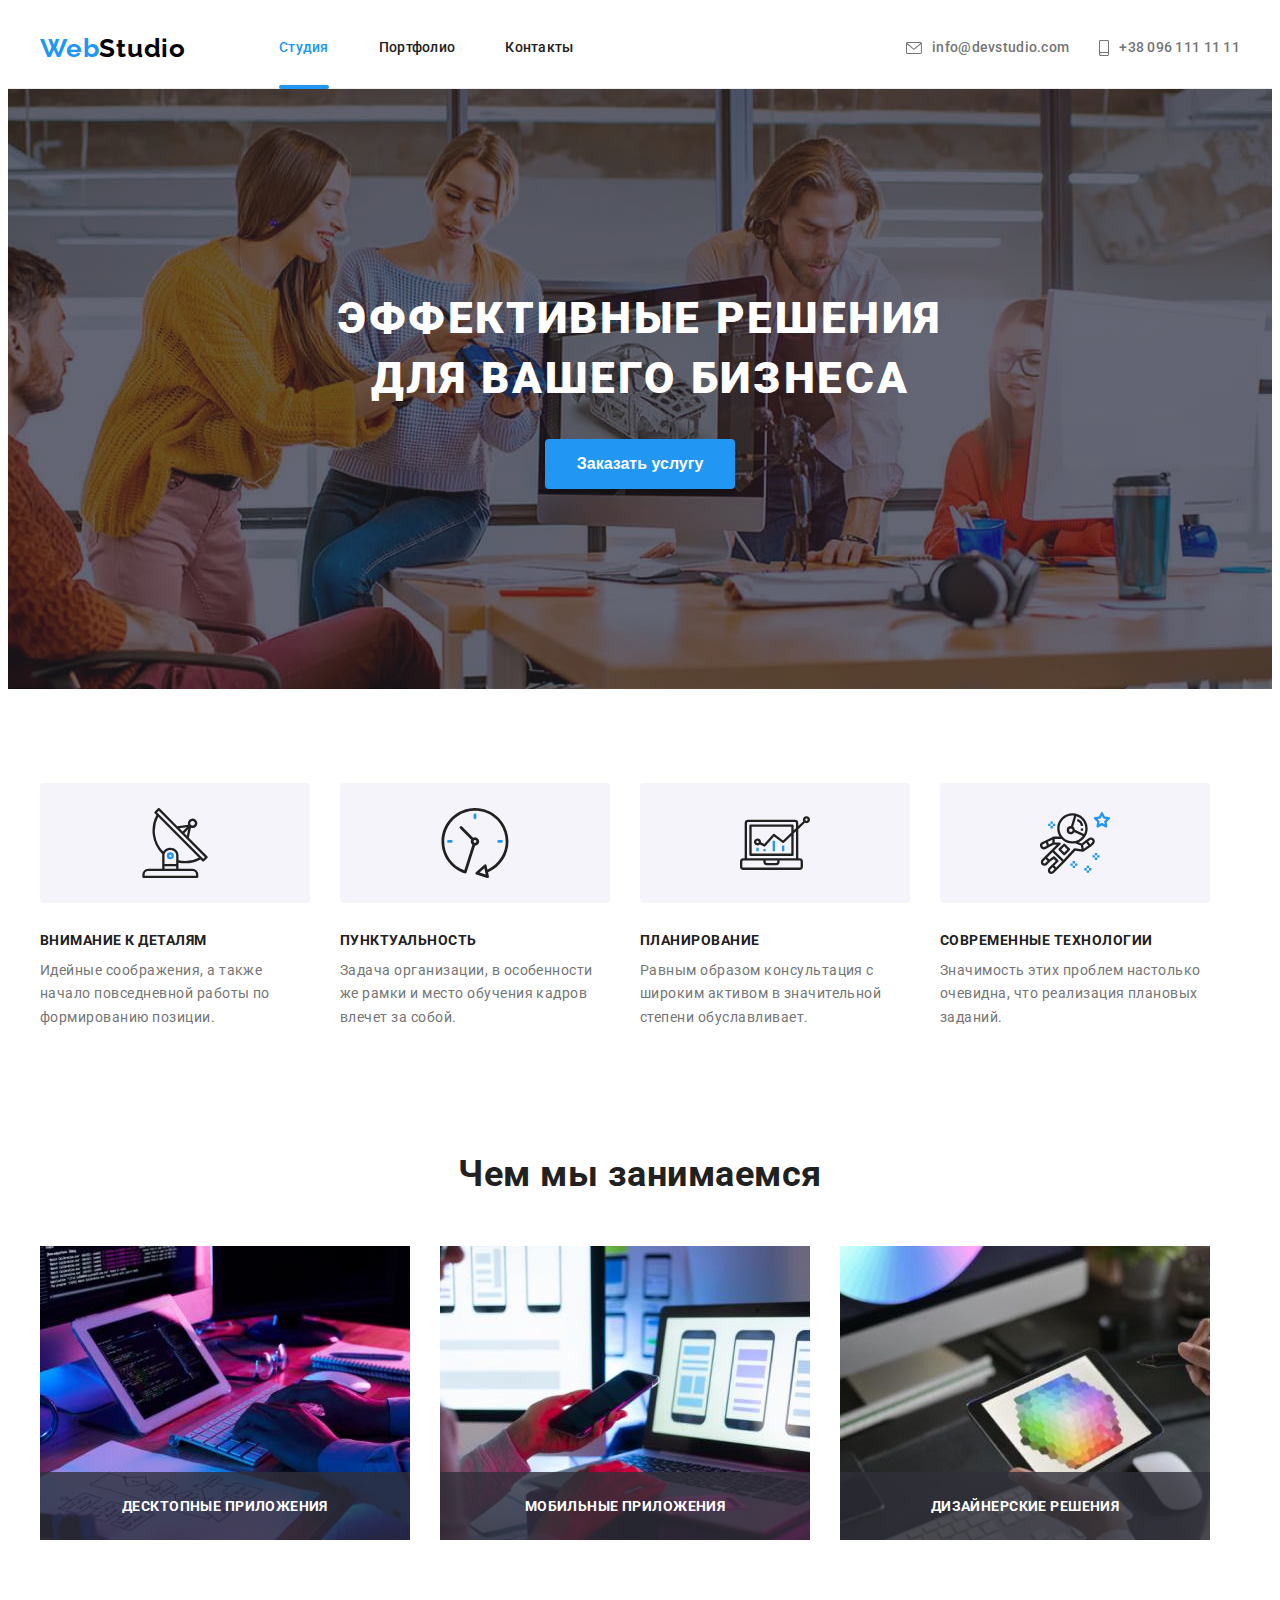
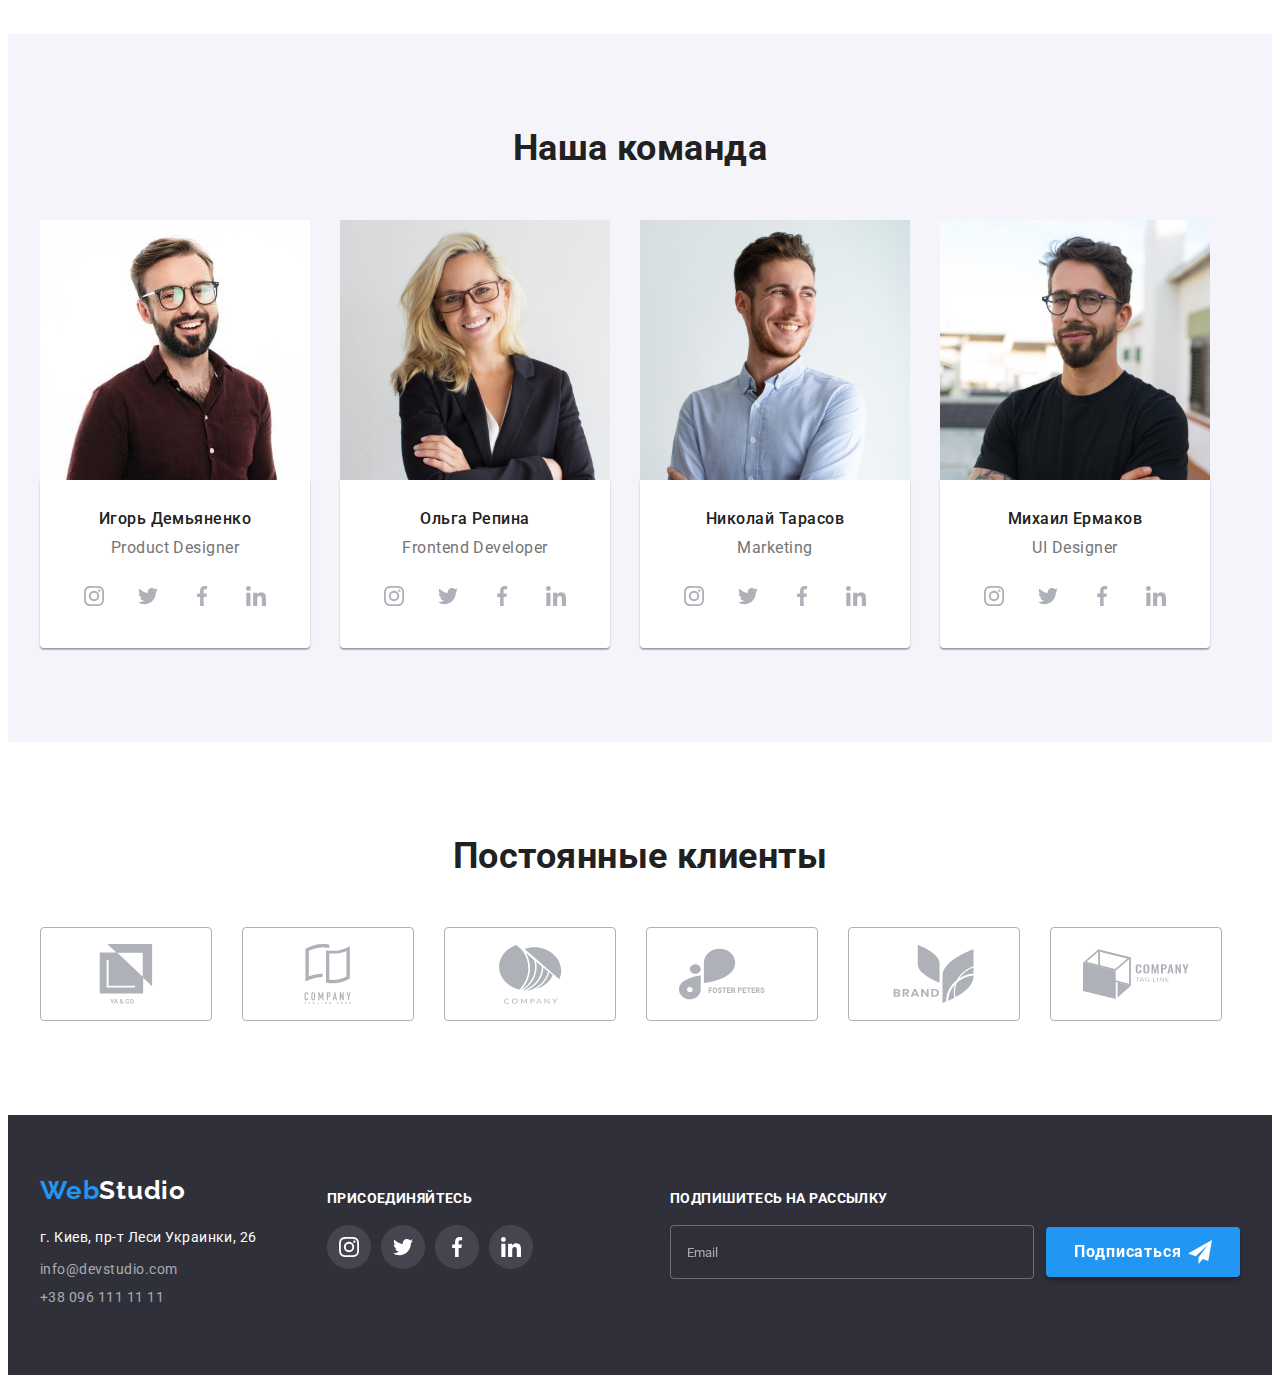
==== index.html @ 794e2be3 "добавляет файлы проекта" ====
<!DOCTYPE html>
<html lang="ru">

<head>
    <meta charset="UTF-8">
    <meta http-equiv="X-UA-Compatible" content="IE=edge">
    <meta name="viewport" content="width=device-width, initial-scale=1.0">
    <title>page 1, Studio</title>
    <link rel="preconnect" href="https://fonts.googleapis.com">
    <link rel="preconnect" href="https://fonts.gstatic.com" crossorigin>
    <link href="https://fonts.googleapis.com/css2?family=Raleway:wght@700&family=Roboto:wght@400;500;700;900&display=swap"
        rel="stylesheet">
    <link rel="stylesheet" href="https://cdnjs.cloudflare.com/ajax/libs/modern-normalize/1.1.0/modern-normalize.min.css"
        integrity="sha512-wpPYUAdjBVSE4KJnH1VR1HeZfpl1ub8YT/NKx4PuQ5NmX2tKuGu6U/JRp5y+Y8XG2tV+wKQpNHVUX03MfMFn9Q=="
        crossorigin="anonymous" referrerpolicy="no-referrer" />
        <link rel="stylesheet" href="./css/styles.css">
</head>

<body>
    <!-- Шапка сайта Heder-->
    <header class="header">
        <div class="container header-container">
            <!--Навигация-->
            <nav class="navigate">
                <a class="logo" href="./index.html"><span class="logo-accent">Web</span>Studio</a>
                <ul class="list flex">
                
                    <li class="site-nav current">
                        <a href="./index.html" class="link active">Студия</a>
                    </li>
        
                    <li class="site-nav"><a href="./portfolio.html" class="link">Портфолио</a></li>
                    <li class="site-nav"><a href="" class="link">Контакты</a></li>
                </ul>
            
            </nav>
            <!--Контакты -->
            <ul class="list contact flex">
                <li class="contact-list">
                    <a class="link link-head-contact" href="mailto:info@devstudio.com">
                        <svg class="contact-icon" width="16" height="12">
                            <use href="./images/icons.svg#icon_envelope"></use>
                        </svg>
                        info@devstudio.com
                    </a>
                </li>
                <li class="contact-list">
                    <a class="link link-head-contact" href="tel:+380961111111">
                        <svg class="contact-icon" width="10" height="16">
                            <use href="./images/icons.svg#icon_smartphone"></use>
                        </svg>
                        +38 096 111 11 11</a>
                </li>
            </ul>
        </div>
        
    </header>

    <main>

        <!-- section Герой-->
        <section class="hero-section overlay">

            <!-- фон на весь блок Герой -->
                <div class="container">
                    <h1 class="hero-title">
                        ЭФФЕКТИВНЫЕ РЕШЕНИЯ
                        <br>
                        ДЛЯ ВАШЕГО БИЗНЕСА
                    </h1>
                    <button  class="btn hero-button" type="button" data-modal-open>Заказать услугу</button>
                    <!-- Модальное окно - start -->
                    <div class="backdrop is-hidden" data-modal>
                        <div class="modal">  
                            <!-- ФОРМА с данными пользователя - start -->
                            <p class="form-title">Оставьте свои данные, мы вам перезвоним</p>
                            <form class="form-data">
                                
                                <label class="form-box">
                                    <span class="form-label">Имя</span>
                                    <input class="form-input" type="text" name="name" required placeholder=" "/>
                                    <svg class="form-icon" width="18" height="18">
                                        <use href="./images/icons.svg#form_person"></use>
                                    </svg>
                                </label>
                                                             
                                <label class="form-box">
                                    <span class="form-label">Телефон</span>
                                    <input class="form-input" type="tel" name="tel" required placeholder=" "/>
                                    <svg class="form-icon" width="18" height="18">
                                        <use href="./images/icons.svg#form_phone"></use>
                                    </svg>
                                </label>        
                                                             
                                <label class="form-box">
                                    <span class="form-label">Почта</span>
                                    <input class="form-input" type="email" name="email" required placeholder=" "/>
                                    <svg class="form-icon" width="18" height="18">
                                        <use href="./images/icons.svg#form_email"></use>
                                    </svg>
                                </label>
                                                                                          
                                <label class="comment-box">
                                    <span class="form-label">Комментарий</span>
                                    <textarea  name="comment" placeholder="Введите текст"></textarea>
                                </label>

                                
                                    <label  class="confirm-label">
                                        <input class="confirm-input" type="checkbox" name="confirm">
                                        <span class="confirm-item">
                                            <svg class="confirm-icon" width="16" height="15">
                                                <use href="./images/icons.svg#icon-check"></use>
                                            </svg>
                                        </span>
                                        <span>
                                            Соглашаюсь с рассылкой и принимаю&nbsp;
                                             <a href="" class="confirm-accent">Условия договора</a>
                                        </span>
                                    </label>
                              
                                <button class="btn form-submit" type="submit">Отправить</button>
                                
                            </form>
                            <!-- ФОРМА с данными пользователя - END -->
                            <button class="close-modal" data-modal-close>
                                <svg class="close-svg" width="18" height="18">
                                    <use href="./images/icons.svg#close_modal"></use>
                                </svg>
                               </button>
                        </div>
                    </div>
                    <!-- Модальное окно - END -->
                </div>
        </section>

        <!-- section Наши Преимущества  -->
        <section class="section quality">
            <div class="container">
                <h2 class="visually-hidden">Преимущества</h2>
                <ul class="list flex">
                    <li class="quality-item">
                        <div class="box-icon">
                            <svg class="icon svg" width="70" height="70">
                                <use href="./images/icons.svg#icon_antenna"></use>
                            </svg>    
                        </div>
                         <div class="quality-box">
                            <h3 class="quality-title">Внимание к деталям</h3>
                            <p class="paragraph quality">Идейные соображения, а также начало повседневной работы по формированию позиции.</p>
                        </div>
                        
                    </li>
                    <li class="quality-item">
                        <div class="box-icon">
                            <svg class="icon svg" width="70" height="70">
                                <use href="./images/icons.svg#icon_clock"></use>
                            </svg>
                        </div>
                        <div class="quality-box">
                         <h3 class="quality-title">Пунктуальность</h3>
                            <p class="paragraph quality">Задача организации, в особенности же рамки и место обучения кадров влечет за собой.</p>
                        </div>
                    </li>
                    <li class="quality-item">
                        <div class="box-icon">
                            <svg class="icon svg" width="70" height="70">
                                <use href="./images/icons.svg#icon_diagram"></use>
                            </svg>
                        </div>
                        <div class="quality-box">
                            <h3 class="quality-title">Планирование</h3>
                            <p class="paragraph quality">Равным образом консультация с широким активом в значительной степени обуславливает.</p>
                        </div>
                    </li>
                    <li class="quality-item">
                        <div class="box-icon">
                            <svg class="icon svg" width="70" height="70">
                                <use href="./images/icons.svg#icon_astronaut"></use>
                            </svg>
                        </div>
                        <div class="quality-box">
                            <h3 class="quality-title">Современные технологии</h3>
                            <p class="paragraph quality">Значимость этих проблем настолько очевидна, что реализация плановых заданий.</p>
                        </div>
                    </li>
                </ul>
            </div>
        </section>

        <!-- section Чем мы занимаемся -->
        <section class="section">
            <div class="container">
                <h2 class="title-section">Чем мы занимаемся</h2>
                <ul class="list flex">
                    <li class="specialization-item">
                        
                            <img width="370" src="./images/img_main_page/box_1.jpg" alt="клавиатура и планшет">
                            
                                <p class="card-title">Десктопные приложения</p>
                          
                    </li>
                    <li class="specialization-item">
                        
                            <img width="370" src="./images/img_main_page/box_2.jpg" alt="ноутбук на столе">
                            
                                <p class="card-title">Мобильные приложения</p>
                           
                    </li>
                    <li class="specialization-item">
                       
                            <img width="370" src="./images/img_main_page/box_3.jpg" alt="планшет в руке">
                            
                                <p class="card-title">Дизайнерские решения</p>
                            
                    </li>
                </ul>
            </div>
        </section>

        <!-- section Наша команда -->
        <section class="section team-section">
            <div class="container">
                <h2 class="team-title">Наша команда</h2>
                
                <ul class="list flex">
                    <li class="covorker">
                        <img class="covorker-photo" width="270" height="260" src="./images/img_main_page/team_card_1.jpg" alt="Игорь Демьяненко">
                        <div class="covorker-box">
                            <h3 class="covorker-title">Игорь Демьяненко</h3>
                            <p class="paragraph covorker-position">Product Designer</p>
                            <ul class="list socials-list">
                                <li class="socials-item">
                                    <a class="socials-link" href="https://instagram.com" target="_blank"
                                    rel="noopener noreferrer" aria-label="Instagram link">
                                        <svg class="socials-icon" width="20" height="20">
                                            <use href="./images/icons.svg#icon_instagram"></use>
                                        </svg>
                                    </a>
                                </li>
                                <li class="socials-item">
                                    <a class="socials-link" href="https://twitter.com" target="_blank" rel="noopener noreferrer"
                                        aria-label="Twitter link">
                                        <svg class="socials-icon" width="20" height="20">
                                            <use href="./images/icons.svg#icon_twitter"></use>
                                        </svg>
                                    </a>
                                </li>
                                <li class="socials-item">
                                    <a class="socials-link" href="https://facebook.com" target="_blank" rel="noopener noreferrer"
                                        aria-label="Facebook link">
                                        <svg class="socials-icon" width="20" height="20">
                                            <use href="./images/icons.svg#icon_facebook"></use>
                                        </svg>
                                    </a>
                                </li>
                                <li class="socials-item">
                                    <a class="socials-link" href="https://linkedin.com" target="_blank" rel="noopener noreferrer"
                                        aria-label="Linkedin link">
                                        <svg class="socials-icon" width="20" height="20">
                                            <use href="./images/icons.svg#icon_linkedin"></use>
                                        </svg>
                                    </a>
                                </li>
                            </ul>
                        </div>
                        
                    </li>
                    <li class="covorker">
                        <img class="covorker-photo" width="270" height="260" src="./images/img_main_page/team_card_2.jpg" alt="Ольга Репина">
                        <div class="covorker-box">
                            <h3 class="covorker-title">Ольга Репина</h3>
                            <p class="paragraph covorker-position">Frontend Developer</p>
                            <ul class="list socials-list">
                                <li class="socials-item">
                                    <a class="socials-link" href="https://instagram.com" target="_blank" rel="noopener noreferrer"
                                        aria-label="Instagram link">
                                        <svg class="socials-icon" width="20" height="20">
                                            <use href="./images/icons.svg#icon_instagram"></use>
                                        </svg>
                                    </a>
                                </li>
                                <li class="socials-item">
                                    <a class="socials-link" href="https://twitter.com" target="_blank" rel="noopener noreferrer"
                                        aria-label="Twitter link">
                                        <svg class="socials-icon" width="20" height="20">
                                            <use href="./images/icons.svg#icon_twitter"></use>
                                        </svg>
                                    </a>
                                </li>
                                <li class="socials-item">
                                    <a class="socials-link" href="https://facebook.com" target="_blank" rel="noopener noreferrer"
                                        aria-label="Facebook link">
                                        <svg class="socials-icon" width="20" height="20">
                                            <use href="./images/icons.svg#icon_facebook"></use>
                                        </svg>
                                    </a>
                                </li>
                                <li class="socials-item">
                                    <a class="socials-link" href="https://linkedin.com" target="_blank" rel="noopener noreferrer"
                                        aria-label="Linkedin link">
                                        <svg class="socials-icon" width="20" height="20">
                                            <use href="./images/icons.svg#icon_linkedin"></use>
                                        </svg>
                                    </a>
                                </li>
                            </ul>
                        </div>
                    </li>
                    <li class="covorker">
                        <img class="covorker-photo" width="270" height="260" src="./images/img_main_page/team_card_3.jpg" alt="Николай Тарасов">
                        <div class="covorker-box">
                            <h3 class="covorker-title">Николай Тарасов</h3>
                            <p class="paragraph covorker-position">Marketing</p>
                            <ul class="list socials-list">
                                <li class="socials-item">
                                    <a class="socials-link" href="https://instagram.com" target="_blank" rel="noopener noreferrer"
                                        aria-label="Instagram link">
                                        <svg class="socials-icon" width="20" height="20">
                                            <use href="./images/icons.svg#icon_instagram"></use>
                                        </svg>
                                    </a>
                                </li>
                                <li class="socials-item">
                                    <a class="socials-link" href="https://twitter.com" target="_blank" rel="noopener noreferrer"
                                        aria-label="Twitter link">
                                        <svg class="socials-icon" width="20" height="20">
                                            <use href="./images/icons.svg#icon_twitter"></use>
                                        </svg>
                                    </a>
                                </li>
                                <li class="socials-item">
                                    <a class="socials-link" href="https://facebook.com" target="_blank" rel="noopener noreferrer"
                                        aria-label="Facebook link">
                                        <svg class="socials-icon" width="20" height="20">
                                            <use href="./images/icons.svg#icon_facebook"></use>
                                        </svg>
                                    </a>
                                </li>
                                <li class="socials-item">
                                    <a class="socials-link" href="https://linkedin.com" target="_blank" rel="noopener noreferrer"
                                        aria-label="Linkedin link">
                                        <svg class="socials-icon" width="20" height="20">
                                            <use href="./images/icons.svg#icon_linkedin"></use>
                                        </svg>
                                    </a>
                                </li>
                            </ul>
                        </div>
                    </li>
                    <li class="covorker">
                        <img class="covorker-photo" width="270" height="260" src="./images/img_main_page/team_card_4.jpg" alt="Михаил Ермаков">
                        <div class="covorker-box">
                            <h3 class="covorker-title">Михаил Ермаков</h3>
                            <p class="paragraph covorker-position">UI Designer</p>
                            <ul class="list socials-list">
                                <li class="socials-item">
                                    <a class="socials-link" href="https://instagram.com" target="_blank" rel="noopener noreferrer"
                                        aria-label="Instagram link">
                                        <svg class="socials-icon" width="20" height="20">
                                            <use href="./images/icons.svg#icon_instagram"></use>
                                        </svg>
                                    </a>
                                </li>
                                <li class="socials-item">
                                    <a class="socials-link" href="https://twitter.com" target="_blank" rel="noopener noreferrer"
                                        aria-label="Twitter link">
                                        <svg class="socials-icon" width="20" height="20">
                                            <use href="./images/icons.svg#icon_twitter"></use>
                                        </svg>
                                    </a>
                                </li>
                                <li class="socials-item">
                                    <a class="socials-link" href="https://facebook.com" target="_blank" rel="noopener noreferrer"
                                        aria-label="Facebook link">
                                        <svg class="socials-icon" width="20" height="20">
                                            <use href="./images/icons.svg#icon_facebook"></use>
                                        </svg>
                                    </a>
                                </li>
                                <li class="socials-item">
                                    <a class="socials-link" href="https://linkedin.com" target="_blank" rel="noopener noreferrer"
                                        aria-label="Linkedin link">
                                        <svg class="socials-icon" width="20" height="20">
                                            <use href="./images/icons.svg#icon_linkedin"></use>
                                        </svg>
                                    </a>
                                </li>
                            </ul>
                        </div>
                    </li>
                </ul>
            </div>
        </section>

        <!-- section Постоянные клиенты -->

        <section class="section clients">
            <div class="container">
                <h2 class="clients-title">Постоянные клиенты</h2>
                <ul class="list clients-list">
                    <li class="clients-item">
                            <svg class="clients-icon" width="106" height="60">
                                <use href="./images/icons.svg#icon_client_1"></use>
                            </svg>                    
                    </li>
                    <li class="clients-item">
                        <svg class="clients-icon" width="106" height="60">
                            <use href="./images/icons.svg#icon_client_2"></use>
                        </svg>
                    </li>
                    <li class="clients-item">
                        <svg class="clients-icon" width="106" height="60">
                            <use href="./images/icons.svg#icon_client_3"></use>
                        </svg>
                    </li>
                    <li class="clients-item">
                        <svg class="clients-icon" width="106" height="60">
                            <use href="./images/icons.svg#icon_client_4"></use>
                        </svg>
                    </li>
                    <li class="clients-item">
                        <svg class="clients-icon" width="106" height="60">
                            <use href="./images/icons.svg#icon_client_5"></use>
                        </svg>
                    </li>
                    <li class="clients-item">
                        <svg class="clients-icon" width="106" height="60">
                            <use href="./images/icons.svg#icon_client_6"></use>
                        </svg>
                    </li>
                </ul>
            </div>
        </section>

    </main>

    <!-- Футер -->
    <footer class="footer">
        <div class="container">
            <ul class="list flex">
                <li class="footer-box">
    
                    <a class="logo logo-white" href="/"><span class="logo-accent">Web</span>Studio</a>
    
                    <address class="address">г. Киев, пр-т Леси Украинки, 26</address>
    
                    <ul class="list">
                        <li class="adress-list"><a href="mailto:info@devstudio.com" class="contact">info@devstudio.com</a>
                        </li>
                        <li class="adress-list"><a href="tel:+380961111111" class="contact">+38 096 111 11 11</a></li>
                    </ul>
                </li>
                <!-- Присоединяйтесь, ссылки на соц сети -->
                <li class="footer-box">
    
                    <h3 class="footer-title">ПРИСОЕДИНЯЙТЕСЬ</h3>
    
                    <ul class="footer-list">
                        <li class="socials-item">
                            <a class="footer-socials-link" href="https://instagram.com" target="_blank"
                                rel="noopener noreferrer" aria-label="Instagram link">
                                <svg class="footer-socials-icon" width="20" height="20">
                                    <use href="./images/icons.svg#icon_instagram"></use>
                                </svg>
                            </a>
                        </li>
                        <li class="socials-item">
                            <a class="footer-socials-link" href="https://twitter.com" target="_blank"
                                rel="noopener noreferrer" aria-label="Twitter link">
                                <svg class="footer-socials-icon" width="20" height="20">
                                    <use href="./images/icons.svg#icon_twitter"></use>
                                </svg>
                            </a>
                        </li>
                        <li class="socials-item">
                            <a class="footer-socials-link" href="https://facebook.com" target="_blank"
                                rel="noopener noreferrer" aria-label="Facebook link">
                                <svg class="footer-socials-icon" width="20" height="20">
                                    <use href="./images/icons.svg#icon_facebook"></use>
                                </svg>
                            </a>
                        </li>
                        <li class="socials-item">
                            <a class="footer-socials-link" href="https://linkedin.com" target="_blank"
                                rel="noopener noreferrer" aria-label="Linkedin link">
                                <svg class="footer-socials-icon" width="20" height="20">
                                    <use href="./images/icons.svg#icon_linkedin"></use>
                                </svg>
                            </a>
                        </li>
                    </ul>   
                </li>
                <li class="footer-custom">
                    <!-- Форма футер подпишитесь на рассылку - start -->
                    
                    <p class="footer-title">Подпишитесь на рассылку</p>
                    <form class="form-footer">
                    
                        <label class="visually-hidden">Email</label>
                        <input class="footer-input" type="email" name="email" placeholder="Email" />
                    
                        <button class="btn footer-submit" type="submit">Подписаться
                            <svg class="footer-send" width="24" height="24">
                                <use href="./images/icons.svg#icon-send"></use>
                            </svg>
                        </button>
                    </form>
                    <!-- Форма футер подпишитесь на рассылку - END -->
                </li>
            </ul>
        </div>
    </footer>
    <script src="./js/modal.js"></script>

</body>

</html>
---- css/styles.css ----
/* =================
      css Переменные 
==================== */
:root {
--primary-text-color: #757575;
--logo-text-color: #000000;
--title-text-color: #212121;
--accent-color: #2196f3;
--primary-background-color: #e5e5e5;
--bg-color-section: #F5F4FA;
--bg-color-hero:#C4C4C4;
--wight-color: #ffffff;
--bg-icon: #AFB1B8;
--box-shadow-card: 0px 1px 3px rgba(0, 0, 0, 0.12),0px 1px 1px rgba(0, 0, 0, 0.14),0px 2px 1px rgba(0, 0, 0, 0.2);
--box-shadow-button: 0px 4px 4px rgba(0, 0, 0, 0.15);
--box-shadow-active-btn-filter: 0px 3px 1px rgba(0, 0, 0, 0.1),
0px 1px 2px rgba(0, 0, 0, 0.08),
0px 2px 2px rgba(0, 0, 0, 0.12);
--box-shadow-portfolio-list: 0px 1px 1px rgba(0, 0, 0, 0.12),
    0px 4px 4px rgba(0, 0, 0, 0.06),
    1px 4px 6px rgba(0, 0, 0, 0.16);
--bg-color-portfolio-thumb:rgba(33, 150, 243, 0.9);
}


body {
  font-family: Roboto, sans-serif;
  background-color: var(--wight-color);
  letter-spacing: 0.03em;
}

/* =======================
общие классы - start 
======================== */
img {
  display: block;
}

p {
  margin: 0;
}

.link {
  text-decoration: none;
}

.container {
  width: 1200px;
  margin-left: auto;
  margin-right: auto;
  padding-left: 15px;
  padding-right: 15px;
}

.list {
  list-style: none;
  padding: 0;
  margin: 0;
}

.list.flex {
  display: flex;
  flex-wrap: wrap;
  align-items: center;
}

.visually-hidden {
  position: absolute;
  width: 1px;
  height: 1px;
  margin: -1px;
  border: 0;
  padding: 0;
  white-space: nowrap;
  clip-path: inset(100%);
  clip: rect(0 0 0 0);
  overflow: hidden;
}

.team-title,
.hero-title,
.covorker-title,
.portfolio-title,
.portfolio-text,
.quality-title,
.title-section,
.clients-title,
.paragraph,
.not-displayed,
.futer-title {
  padding: 0px;
  margin: 0px;
}

.item {
  text-decoration: none;
  font-weight: 500;
  font-size: 14px;
  line-height: 1.14;
  letter-spacing: 0.02em;
  color: var(--primary-text-color);
  transition: color 250ms
  cubic-bezier(0.4, 0, 0.2, 1);
}

.item:hover,
.item:focus {
  color: var(--accent-color);
}
/* ========================= 
общие классы - end 
========================== */


/* =======================
ЛОГОТИП - start 
======================== */

.logo {
  text-decoration: none;
  font-family: Raleway, sans-serif;
  font-weight: 700;
  font-size: 26px;
  line-height: 1.19;
  letter-spacing: 0.03em;
  color: var(--logo-text-color);
}

.logo-accent {
  text-decoration: none;
  color: var(--accent-color);
}

/* =========================
часть лого в Футере 
========================== */
.logo-white {
  display: inline-block;
  margin-bottom: 20px;
  text-decoration: none;
  color: var(--wight-color);
}

.navigate > .logo {
  margin-right: 93px;
}

/* =========================
       ЛОГОТИП - end 
========================== */

/* ==========================
ШАПКА САЙТА Heder  - start
=========================== */

.header {
  border-bottom: 1px solid #ececec;
}

.header-container {
  display: flex;
  align-items: center;
}

.navigate {
  display: flex;
  align-items: center;
}

/* =================================
КНОПКИ НАВИГАЦИИ по сайту - start 
================================== */

.btn-item:not(:last-child) {
  margin-right: 8px;
}

.site-nav:not(:last-child) {
  margin-right: 50px;
}

.contact-flex {
  display: flex;
  align-items: center;
  justify-content: center;
}

.site-nav {
  display: block;
  padding-top: 32px;
  padding-bottom: 32px;
  font-weight: 500;
  font-size: 14px;
  line-height: 1.14;
  letter-spacing: 0.02em;
}
/* ===============================
подчеркивание на активной странице - start 
===============================  */

.site-nav.current {
  padding: 0;
}
.link.active {
  position: relative;
  display: block;
  padding-top: 32px;
  padding-bottom: 32px;
}

.active::after {
  position: absolute;
  content: '';
  left: 0;
  bottom: -1%;
  width: 100%;
  height: 4px;
  background: #2196F3;
  border-radius: 2px; 
}


/* ==============================
кнопки навигация по сайту - end 
================================ */

/* ===============================
ссылки на e-mail и тел - start 
================================ */


.link-head-contact {
  display: flex;
  justify-content: center;
  align-items: center;
  
  padding-top: 32px;
  padding-bottom: 32px;
  font-weight: 500;
  font-size: 14px;
  line-height: 1.14;
  letter-spacing: 0.02em;
  color: var(--primary-text-color);
  transition: color 250ms
  cubic-bezier(0.4, 0, 0.2, 1);
}


.link.link-head-contact:hover,
.link.link-head-contact:focus {
  color: var(--accent-color);
}

.site-nav .link:hover,
.site-nav .link:focus {
  color: var(--accent-color);
}

.site-nav .link {
  text-decoration: none;
  font-weight: 500;
  font-size: 14px;
  line-height: 1.14;
  letter-spacing: 0.02em;
  color: var(--title-text-color);
  transition: color 250ms
  cubic-bezier(0.4, 0, 0.2, 1);
}

.current >.link {
  color: var(--accent-color);
}

.icon-page {
  fill: currentColor;
}

.list.contact {
  margin-left: auto;
}

.contact-list:not(:last-child) {
  margin-right: 30px;
}
/* ================================
иконки конверт и телефон - start 
=================================  */
.contact-icon {
  margin-right: 10px;
  fill: currentColor
  
}

.link-head-contact:hover.contact-icon,
.link-head-contact:focus.contact-icon {
  color: var(--accent-color);
}


/* ================================
иконки конверт и телефон - end 
================================= */
/* ================================
ШАПКА САЙТА Heder - end 
================================== */


/* ================================
ГЛАВНАЯ СТРАНИЦА - start 
================================== */

/* =========================
SECTION Герой - start 
========================== */

.section {
  padding-top: 94px;
  padding-bottom: 94px;
}

.hero-section {
  background-color: var(--bg-color-hero);
  text-align: center;
}

/* ===========================
фон на весь блок Герой - start 
============================ */

.overlay {
  max-width: 1600px;
  margin-left: auto;
  margin-right: auto;
  padding-top: 200px;
  padding-bottom: 200px;
  background-image: linear-gradient(
    to right,
    rgba(47, 48, 58, 0.4),
    rgba(47, 48, 58, 0.4)
  ),
  url(../images/img_main_page/bg_hero_copy.jpeg);
  background-repeat: no-repeat;
  background-position: center;
  background-size: cover;
}

.hero-title {
  margin-top: 0;
  margin-bottom: 30px;
  font-weight: 900;
  font-size: 44px;
  line-height: 1.36;
  color: var(--wight-color);
  text-align: center;
  text-transform: uppercase;
  letter-spacing: 0.06em;
}

/* ==========================
фон на весь блок Герой - end 
=========================== */

/* ===========================
Button Заказать услугу - start 
============================ */

.btn {
  display: inline-flex;
  align-items: center;
  border: none;
  cursor: pointer;
  position: relative;
  border-radius: 4px;
}

.hero-button {
  box-shadow: var(--box-shadow-button);
  padding: 10px 32px;
  font-weight: 700;
  font-size: 16px;
  line-height: 1.87;
  text-align: center;
  color: var(--wight-color);
  background-color: var(--accent-color);
  transition: color 250ms cubic-bezier(0.4, 0, 0.2, 1);
}
.hero-button:hover,
.hero-button:focus {
  background-color: #188CE8;
}


/* =========================
Button Заказать услугу - end 
========================== */

/* ==============
МОДАЛЬНОЕ ОКНО - start
============== */
.backdrop {
  position: fixed;
  top: 0;
  left: 0;
  width: 100%;
  height: 100%;
  background: rgba(0, 0, 0, 0.5);
  opacity: 1;
  transition: opacity 250ms cubic-bezier(0.4, 0, 0.2, 1);
}

.backdrop.is-hidden {
  visibility: hidden;
  opacity: 0;
  pointer-events: none;
} 

.modal {
  position: absolute;
top: 50%;
left: 50%;
padding: 40px;
text-align: left;
min-width: 528px;
min-height: 581px;
background-color: var(--wight-color);
box-shadow: 0px 1px 3px rgba(0, 0, 0, 0.12),
0px 1px 1px rgba(0, 0, 0, 0.14),
0px 2px 1px rgba(0, 0, 0, 0.2);
border-radius: 4px;

transform: translate(-50%, -50%) scaleX(1);
transition: transform 250ms cubic-bezier(0.4, 0, 0.2, 1);
}

.backdrop.is-hidden .modal {
  transform: translate(-50%, -50%) scaleX(0);
  
}

.close-modal {
  position: absolute;
  display: flex;
  align-items: center;
  justify-content: center;
  padding: 0;
  top: 8px;
  right: 8px;
  width: 30px;
  height: 30px;
  border: 1px solid rgba(0, 0, 0, 0.1);
  border-radius: 50%;
  background-color: transparent;
  transition: border 250ms cubic-bezier(0.4, 0, 0.2, 1);
  cursor: pointer;   
} 

.close-svg { 
  transition: fill 250ms cubic-bezier(0.4, 0, 0.2, 1); 
}

.close-modal:hover .close-svg,
.close-modal:focus .close-svg {
  fill: var(--accent-color);
}



/* ФОРМА с данными - start */
.form-data {
  display: flex;
  flex-direction: column;
 justify-content: center;
}

.form-box {
  position: relative;
  display: flex;
  flex-direction: column;
  align-items: flex-start;
  margin-bottom: 10px;
}

.form-label {
  margin-bottom: 4px;
  font-size: 12px;
  line-height: 1.16;
  letter-spacing: 0.01em;
  color: var(--primary-text-color);
}

.form-input {
  width: 448px;
  padding: 11px 12px 11px 42px;
  outline: transparent;
  color: var(--primary-text-color);
  border: 1px solid rgba(33, 33, 33, 0.2);
  border-radius: 4px;
  transition: border 250ms cubic-bezier(0.4, 0, 0.2, 1);
}


.form-icon {
  position: absolute;
  left: 12px;
  bottom: 11px;
  fill: var(--title-text-color);
  transition: fill 250ms cubic-bezier(0.4, 0, 0.2, 1);
}

.comment-box {
  position: relative;
  display: flex;
  flex-direction: column;
  align-items: flex-start;
  margin-bottom: 20px;
  width: 100%;
}

textarea {
  width: 100%;
  height: 120px;
  padding: 12px 16px;
  font-size: 12px;
  outline: transparent;
  line-height: 1.16;
  letter-spacing: 0.01em;
  color: rgba(117, 117, 117, 0.5);

  border: 1px solid rgba(33, 33, 33, 0.2);
  border-radius: 4px;
  transition: border 250ms cubic-bezier(0.4, 0, 0.2, 1);
  resize: none;
}


.confirm-label {
  position: relative;
  display: flex;
  justify-content: center;
  align-items: center;
  margin-bottom: 30px;
  font-size: 14px;
  width: 423px;
  line-height: 1.71;
  letter-spacing: 0.03em;
  color: var(--primary-text-color);
}


.form-input:hover,
.form-input:focus,
textarea:hover,
textarea:focus,
.form-input:not(:placeholder-shown),
textarea:not(:placeholder-shown){
  border: 1px solid var(--accent-color);
}

.form-input:hover+.form-icon,
.form-input:focus+.form-icon,
.form-input:not(:placeholder-shown)+.form-icon {
  fill: var(--accent-color);
}



.form-icon:not(:placeholder-shown) {
  color: #2196f3;
}

.form-title {
  font-weight: 700;
  font-size: 20px;
  line-height: 1.15;
  text-align: center;
  letter-spacing: 0.03em;
  margin-bottom: 12px;
  color: var(--title-text-color);
}


.form-box.comment {
  margin-bottom: 0;
}

.confirm-label {
  display: flex;
  align-items: center;
  justify-content: center;
  width: 443px;
  height: 24px;
  font-size: 14px;
  margin-bottom: 30px;
  line-height: 1.71;
  letter-spacing: 0.03em;
  color: var(--primary-text-color);
}

.confirm-accent {
  text-decoration-line: underline;
  color: var(--accent-color);
  cursor: pointer;
}

/* скрыть элемент checkbox по-умолчанию при этом сохранив все его свойства */
.confirm-input {
  -wekit-appearance: none;
  -moz-appearance: none;
  appearance: none;
}

.confirm-input {
  position: absolute;
  top: 5px;
  left: 1px;
}


.confirm-item {
  display: flex;
  align-items: center;
  justify-content: center;
  width: 16px;
  height: 15px;
  margin-right: 8px;
  border: 2px solid var(--title-text-color);
  border-radius: 2px;
}


.confirm-icon {
  fill: var(--wight-color);
}


.confirm-input:checked + .confirm-item {
  background-color: var(--accent-color);
  border: 2px solid var(--accent-color);
  
}

/* =========================== */

.form-submit {
  padding: 10px 55px;
  margin-left: auto;
  margin-right: auto;
  min-height: 50px;
  min-width: 200px;
  font-weight: 700;
  font-size: 16px;
  line-height: 1.87;
  text-align: center;
  color: var(--wight-color);
  background-color: var(--accent-color);
  transition: background-color 250ms cubic-bezier(0.4, 0, 0.2, 1), box-shadow 250ms cubic-bezier(0.4, 0, 0.2, 1);
}

.form-submit:hover,
.form-submit:focus {
  background-color: #188CE8;
  box-shadow: 0px 4px 4px rgba(0, 0, 0, 0.15);
}


/* ФОРМА с данными - END */



/* ================
section Герой - end 
================= */


/* =========================
SECTION Преимущества - start
========================== */

.section.quality {
  padding-bottom: 0;
}

.list.flex > .quality-item {
  flex-basis: calc(100% / 4 - 30px);
}

.quality-item {
  margin-right: 30px;
  
}

.quality-item:last-child {
  margin-right: 0;
}

 /* ==================
    иконка фон - start
 ================== */

.quality-item {
  margin-right: 30px;
  margin-bottom: 30px;
}
.box-icon {
  display: flex;
  justify-content: center;
  align-items: center;
  margin-bottom: 30px;
  height: 120px;
  background-color: var(--bg-color-section);
  border-radius: 4px;
}

.icon.svg {
  margin: auto;
}


/* ==================
    иконка фон - end
 ================== */

.quality-title {
  margin-bottom: 10px;
  font-weight: 700;
  font-size: 14px;
  line-height: 1.14;
  text-transform: uppercase;
  color: var(--title-text-color);

}
.paragraph.quality {
  font-size: 14px;
  line-height: 1.71;
  color: var(--primary-text-color);
}

/* =========================
SECTION Преимущества - end
========================= */ 


/* ============================== 
SECTION Чем мы занимаемся - start
=============================== */
.title-section {
  margin-bottom: 50px;
  font-weight: 700;
  font-size: 36px;
  line-height: 1.16;
  text-align: center;

  color: var(--title-text-color);
}

.specialization-item {
  position: relative;
}

.specialization-item:not(:last-child) {
  margin-right: 30px;
}


.card-title {
  position: absolute;
  padding: 27px 0;
  width: 100%;
  left: 0;
  bottom: 0;
  margin: 0;
  font-weight: 700;
  font-size: 14px;
  line-height: 1;
  text-align: center;
  letter-spacing: 0.03em;
  text-transform: uppercase;
  color: var(--wight-color);
  background-color: rgba(47, 48, 58, 0.8);
}
/* ==============================
SECTION Чем мы занимаемся - end 
=============================== */

/* =============================
SECTION Наша команда - start 
============================== */

.team-section {
  background-color: var(--bg-color-section);
}

.team-title {
  margin-bottom: 50px;
  font-weight: 700;
  font-size: 36px;
  line-height: 1.16;
  text-align: center;

  color: var(--title-text-color);
}

.covorker {
  background-color: var(--wight-color)
}

.covorker-box {
  padding: 30px 15px;
  box-shadow: var(--box-shadow-card);
  border-radius: 0px 0px 4px 4px;
}

.covorker:not(:last-child) {
  margin-right: 30px;
}


.covorker-title {
  margin-bottom: 10px;
  font-weight: 500;
  font-size: 16px;
  line-height: 1.18;
  text-align: center;
  color: var(--title-text-color);
}
.covorker-position {
  margin-bottom: 16px;
  font-size: 16px;
  line-height: 1.18;
  text-align: center;
  color: var(--primary-text-color);
}

/* ======================= 
ICON social-link - start
======================== */

.socials-list { 
  display: flex;
  align-items: center;
  justify-content: center;
}

.socials-item {
  margin-right: 10px;
}
.socials-item:last-child {
  margin-right: 0;
}

.socials-link {
  display: flex;
  justify-content: center;
  align-items: center;
  flex-basis: calc(100% / 4 - 10px);
  width: 44px;
  height: 44px;
  border-radius: 50%;
  background-color: transparent;
  transition: background-color 250ms
  cubic-bezier(0.4, 0, 0.2, 1);
}

.socials-link:hover,
.socials-link:focus {
  background-color: var(--accent-color);
}

.socials-icon {
  fill: var(--bg-icon);
  transition: fill 250ms cubic-bezier(0.4, 0, 0.2, 1);
}

.socials-link:hover .socials-icon,
.socials-link:focus .socials-icon {
  fill: #ffffff;
}

/* ======================= 
ICON social-link - end
======================== */
/* ==========================
SECTION Наша команда - end 
=========================== */


/* ================================ 
SECTION Постоянные клиенты - start 
================================= */

.clients-title {
  margin-bottom: 50px;
  font-weight: 700;
  font-size: 36px;
  line-height: 1.16;
  text-align: center;
  color: var(--title-text-color);
}

/* ========================== 
иконки  logo клиентов - start
========================== */

.clients-list {
  display: flex;
  align-items: center;
  flex-wrap: wrap;
  gap: 30px;
  
}

.clients-item {
  display: flex;
  align-items: center;
  justify-content: center;
  width: 170px;
  height: 92px;
  border: 1px solid var(--bg-icon);
  color: var(--bg-icon);
  border-radius: 4px;
  cursor: pointer;
  transition: color 250ms
  cubic-bezier(0.4, 0, 0.2, 1);
  transition: border-color 250ms cubic-bezier(0.4, 0, 0.2, 1);
}


.clients-item:hover {
  color: var(--accent-color);
  border-color: var(--accent-color);
}

.clients-icon {
  fill: currentColor;
}
/* ========================== 
иконки  logo клиентов - end
========================== */

/* =============================
SECTION Постоянные клиенты - end
============================== */


/* ========================
        ФУТЕР - start 
========================= */

.footer {
  justify-content: flex-start;
  align-items: baseline;
  padding-top: 60px;
  padding-bottom: 60px;
  background: #2f303a;
}
/* 
.footer-box-icon {
  padding-bottom: 30px;
} */

.address {
  margin-bottom: 9px;
  font-style: normal;
  font-size: 14px;
  line-height: 1.71;
  color: var(--wight-color);
}

.adress-list {
  margin-bottom: 9px;
}

.contact {
  font-size: 14px;
  text-decoration: none;
  color: rgba(255, 255, 255, 0.6);
}

/* ================================ 
Присоединяйтесь, ссылки на соц сети
================================ */

.footer-box:not(:last-child) {
margin-right: 70px;
}

.footer-custom {
  margin-left: auto;
}

.footer-title {
  margin-top: 0;
  margin-bottom: 20px;
  font-weight: 700;
  font-size: 14px;
  line-height: 1;
  letter-spacing: 0.03em;
  text-align: start;
  text-transform: uppercase;
  color: #FFFFFF;
} 


/* ======================================== 
Присоединяйтесь, ссылки на соц сети - start
========================================= */

.footer-list {
  display: flex;
  align-items: flex-start;
  justify-content: center;
  list-style: none;
  padding-left: 0;
  padding-bottom: 30px;
  }



.footer-socials-item {
  margin-right: 10px;
}

.footer-socials-item:last-child {
  margin-right: 0;
}

.footer-socials-link {
  display: flex;
  justify-content: center;
  align-items: center;
  flex-basis: calc(100% / 4 - 10px);
  width: 44px;
  height: 44px;
  border-radius: 50%;
  background: rgba(255, 255, 255, 0.1);
  transition: background-color 250ms
  cubic-bezier(0.4, 0, 0.2, 1);
}

.footer-socials-link:hover,
.footer-socials-link:hover:focus {
  background-color: var(--accent-color);
}

.footer-socials-icon {
  fill: #FFFFFF
  
}

.footer-socials-link:hover .footer-socials-icon,
.footer-socials-link:focus .footer-socials-icon {
  fill: #ffffff
} 
/* ======================================== 
Присоединяйтесь, ссылки на соц сети - end
========================================= */

/* ===============================
ФОРМА ФУТЕР подпишитесь на рассылку - start
=============================== */

.form-footer {
  position: relative;
  display: flex;
  align-items: center;
  justify-content: space-between;
  width: 570px;
  
  margin-bottom: 20px;
  padding: 0;
  background-color: transparent;

box-sizing: border-box;
filter: drop-shadow(0px 4px 4px rgba(0, 0, 0, 0.15));
border-radius: 4px;
}


.footer-input {
  font-family: inherit;
  width: 358px;
  height: 50px;
  margin-right: 12px;
  padding-left: 16px;
  border: 1px solid rgba(255, 255, 255, 0.3);
  background-color: transparent;
  filter: drop-shadow(0px 4px 4px rgba(0, 0, 0, 0.15));
  border-radius: 4px;
}

.footer-input::placeholder {
  color: rgba(255, 255, 255, 0.6);
}

.footer-send {
  position: absolute;
  right: 28px;
  top: 13px;
  fill: var(--wight-color);
  
}


.footer-submit {
  font-family: inherit;
  width: 200px;
  margin: 0;
  padding: 10px 28px;
  font-weight: 700;
  font-size: 16px;
  line-height: 1.87;
  letter-spacing: 0.06em;
  text-align: center;
  color: var(--wight-color);
  background-color: var(--accent-color);
  box-shadow: 0px 4px 4px rgba(0, 0, 0, 0.15);
  border-radius: 4px;

}

/* ===============================
ФОРМА ФУТЕР подпишитесь на рассылку - END
=============================== */


/* ============== 
     ФУТЕР - end 
=============== */


/* ==========================
СТРАНИЦА ПОРТФОЛИО - start
========================== */

/* =========================
SECTION Portfolio - start
========================= */

/* ================== 
фильтр Кнопки - start
================== */

.list.button-filter-list {
  margin-bottom: 50px;
}

.list.button-filter-list {
  justify-content: center;
}


.button-filter {
  padding: 6px 22px;
  cursor: pointer;
  font-family: "Roboto";
  font-weight: 500;
  font-size: 16px;
  line-height: 1.62;
  text-align: center;

  color: var(--title-text-color);
  background-color: #f5f4fa;
  transition: background-color 250ms cubic-bezier(0.4, 0, 0.2, 1), color 250ms cubic-bezier(0.4, 0, 0.2, 1), box-shadow 250ms cubic-bezier(0.4, 0, 0.2, 1);
}

.button-filter:hover,
.button-filter:focus {
  color: var(--wight-color);
  background-color: var(--accent-color);
  box-shadow: var(--box-shadow-active-btn-filter);
  
}
/* ================ 
фильтр Кнопки - end
================ */

/* ===================================
таблица с картинками ПОРТФОЛИО - start
=================================== */
.portfolio-list {
  flex-basis: calc(100% / 3 - 30px);
  cursor: pointer;
  margin-right: 30px;
  margin-bottom: 30px;
  background-color: var(--wight-color);
  transition: box-shadow 250ms cubic-bezier(0.4, 0, 0.2, 1)
  
}


.portfolio-list:nth-child(3n) {
  margin-right: 0px;
}

/* =================================== 
декоративный overlay на карточку - start
==================================== */
.portfolio-thumb {
  position: relative;
  display: flex;
  overflow: hidden;
}

.box-action {
  padding: 63px 24px;
  position: absolute;
  left: 0;
  bottom: 0;
  width: 100%;
  height: 100%;
  background-color: var(--bg-color-portfolio-thumb);
  opacity: 0; 
  transform: translateY(100%);
  transition: transform 250ms cubic-bezier(0.4, 0, 0.2, 1), opacity 250ms cubic-bezier(0.4, 0, 0.2, 1);
  
}


.box-action-text {
  font-size: 18px;
  line-height: 1.55;
  letter-spacing: 0.03em;
  color: var(--wight-color)
}

.portfolio-list:hover.portfolio-thumb >.box-action,
.portfolio-list:hover .portfolio-thumb > .box-action {
  opacity: 1;
  transform: translateY(0);
}
/* =================================== 
декоративный overlay на карточку - END
==================================== */

.portfolio-list:hover,
.portfolio-list:focus {
  box-shadow: var(--box-shadow-portfolio-list);
}

.portfolio-box {
  padding: 20px 24px;
  border-left: 1px solid #eeeeee;
  border-right: 1px solid #eeeeee;
  border-bottom: 1px solid #eeeeee;
  background-color: var(--wight-color);
}

.portfolio-title {
  margin-bottom: 4px;
  font-size: 18px;
  line-height: 2;
  letter-spacing: 0.06em;
  color: var(--title-text-color);
}

.portfolio-text {
  font-size: 16px;
  line-height: 1.87;
  letter-spacing: 0.06em;
  color: var(--primary-text-color);
}
/* =================================
таблица с картинками ПОРТФОЛИО - end
================================= */
/* ===================== 
SECTION Portfolio - end
====================== */
/* ===================== 
СТРАНИЦА ПОРТФОЛИО - end
====================== */
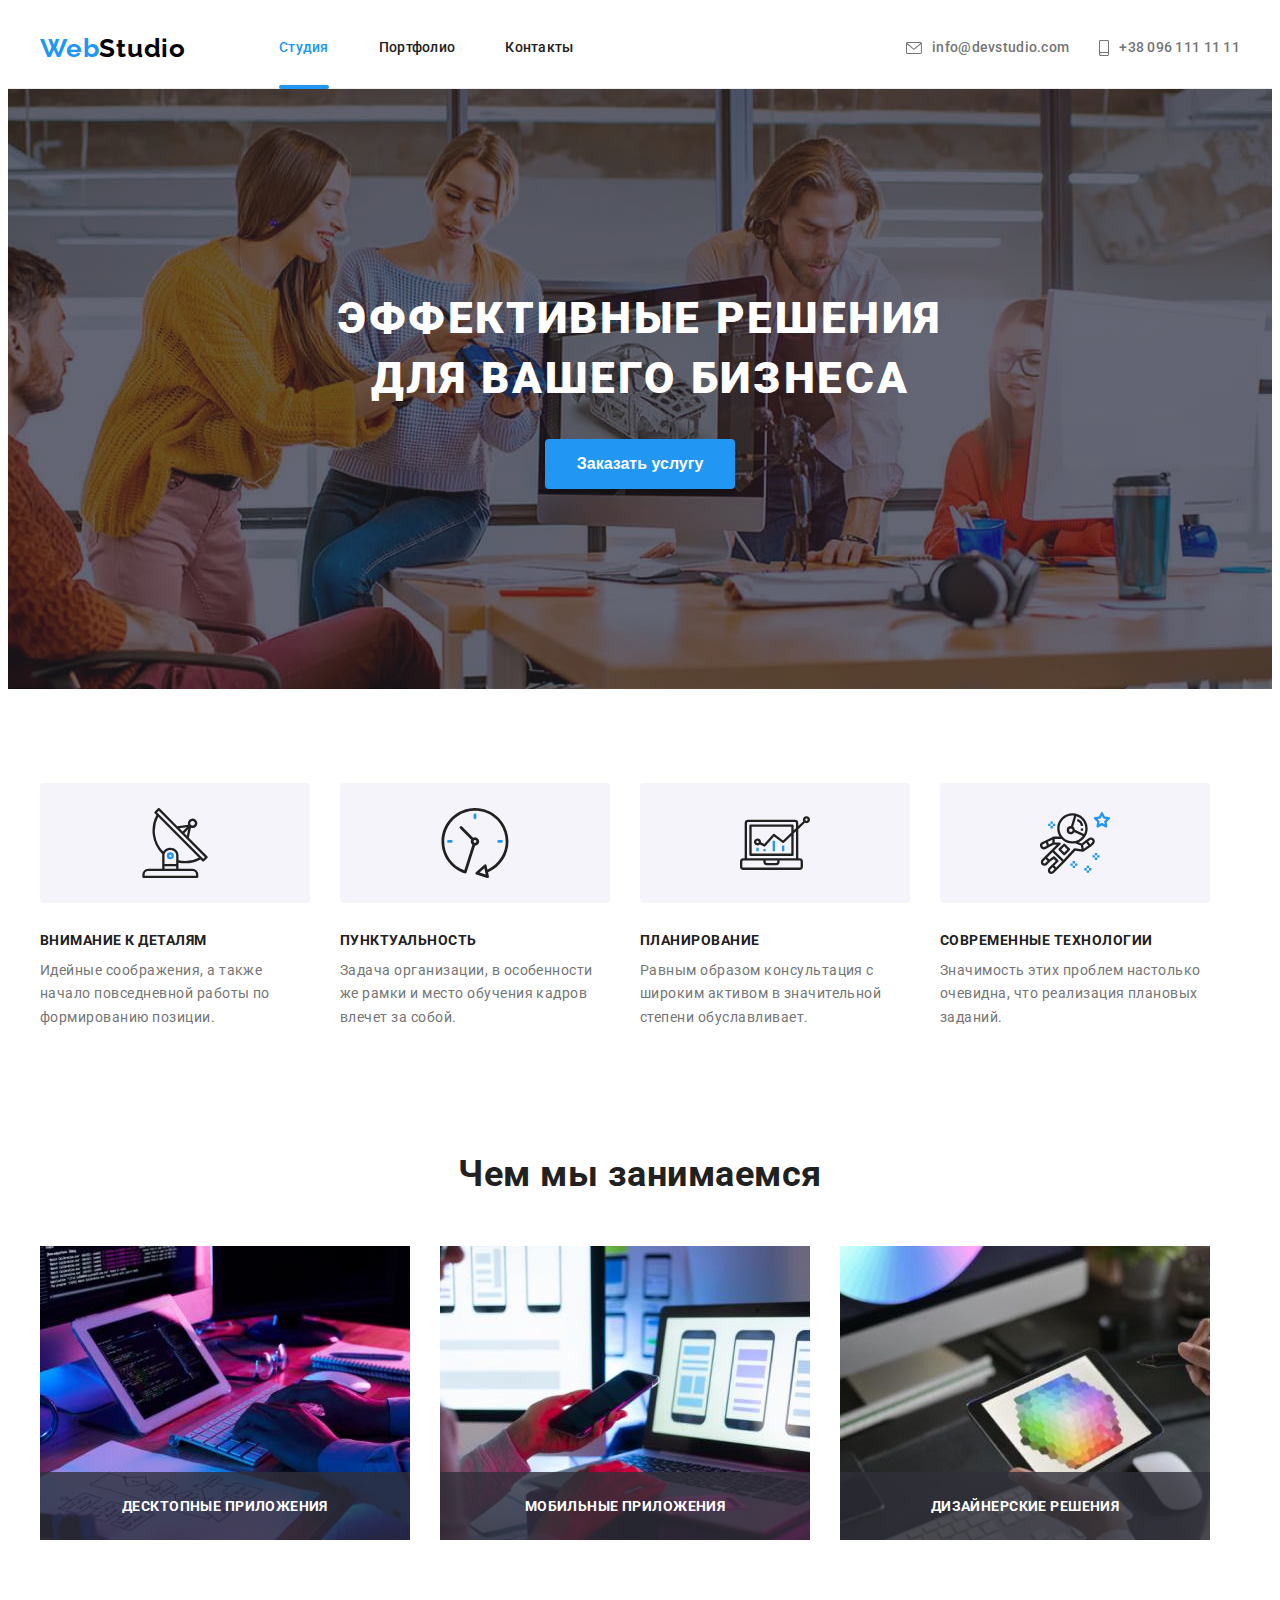
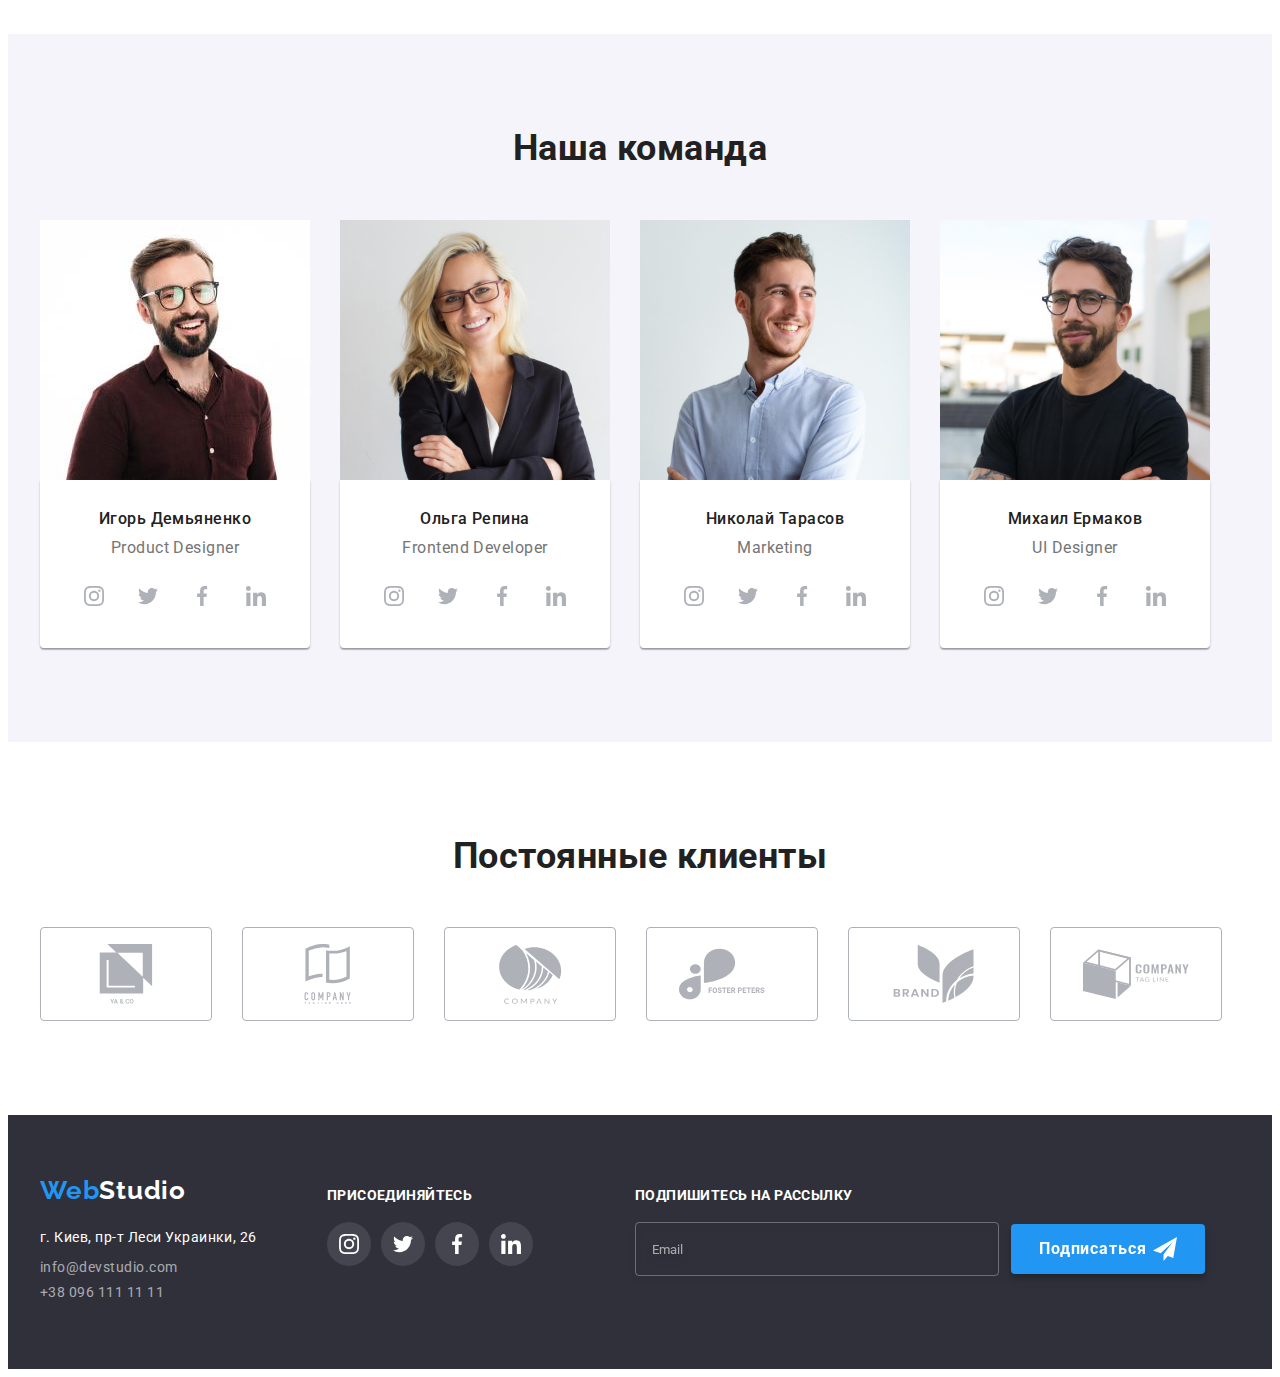
==== commit 66cd457b: "добавляет оформление по БЭМ  Header и Footer" ====
--- a/index.html
+++ b/index.html
@@ -19,34 +19,34 @@
 <body>
     <!-- Шапка сайта Heder-->
     <header class="header">
-        <div class="container header-container">
+        <div class="header__container">
             <!--Навигация-->
             <nav class="navigate">
-                <a class="logo" href="./index.html"><span class="logo-accent">Web</span>Studio</a>
-                <ul class="list flex">
+                <a class="logo" href="./index.html"><span class="logo--accent">Web</span>Studio</a>
+                <ul class="navlist">
                 
-                    <li class="site-nav current">
-                        <a href="./index.html" class="link active">Студия</a>
+                    <li class="navlist__site navlist__site--current">
+                        <a href="./index.html" class="navlist__link--active">Студия</a>
                     </li>
         
-                    <li class="site-nav"><a href="./portfolio.html" class="link">Портфолио</a></li>
-                    <li class="site-nav"><a href="" class="link">Контакты</a></li>
+                    <li class="navlist__site"><a href="./portfolio.html" class="navlist__link">Портфолио</a></li>
+                    <li class="navlist__site"><a href="" class="navlist__link">Контакты</a></li>
                 </ul>
             
             </nav>
             <!--Контакты -->
-            <ul class="list contact flex">
-                <li class="contact-list">
-                    <a class="link link-head-contact" href="mailto:info@devstudio.com">
-                        <svg class="contact-icon" width="16" height="12">
+            <ul class="header-contact">
+                <li class="header-contact__list">
+                    <a class="header-contact__link" href="mailto:info@devstudio.com">
+                        <svg class="header-contact__icon" width="16" height="12">
                             <use href="./images/icons.svg#icon_envelope"></use>
                         </svg>
                         info@devstudio.com
                     </a>
                 </li>
-                <li class="contact-list">
-                    <a class="link link-head-contact" href="tel:+380961111111">
-                        <svg class="contact-icon" width="10" height="16">
+                <li class="header-contact__list">
+                    <a class="header-contact__link" href="tel:+380961111111">
+                        <svg class="header-contact__icon" width="10" height="16">
                             <use href="./images/icons.svg#icon_smartphone"></use>
                         </svg>
                         +38 096 111 11 11</a>
@@ -138,7 +138,7 @@
         <section class="section quality">
             <div class="container">
                 <h2 class="visually-hidden">Преимущества</h2>
-                <ul class="list flex">
+                <ul class="list">
                     <li class="quality-item">
                         <div class="box-icon">
                             <svg class="icon svg" width="70" height="70">
@@ -192,7 +192,7 @@
         <section class="section">
             <div class="container">
                 <h2 class="title-section">Чем мы занимаемся</h2>
-                <ul class="list flex">
+                <ul class="list">
                     <li class="specialization-item">
                         
                             <img width="370" src="./images/img_main_page/box_1.jpg" alt="клавиатура и планшет">
@@ -223,7 +223,7 @@
             <div class="container">
                 <h2 class="team-title">Наша команда</h2>
                 
-                <ul class="list flex">
+                <ul class="list">
                     <li class="covorker">
                         <img class="covorker-photo" width="270" height="260" src="./images/img_main_page/team_card_1.jpg" alt="Игорь Демьяненко">
                         <div class="covorker-box">
@@ -437,22 +437,22 @@
 
     <!-- Футер -->
     <footer class="footer">
-        <div class="container">
-            <ul class="list flex">
-                <li class="footer-box">
+        <div class="footer__container">
+            <div class="footer__list">
+                <div class="footer__box">
     
-                    <a class="logo logo-white" href="/"><span class="logo-accent">Web</span>Studio</a>
+                    <a class="logo--white" href="/"><span class="logo--accent">Web</span>Studio</a>
     
                     <address class="address">г. Киев, пр-т Леси Украинки, 26</address>
     
-                    <ul class="list">
-                        <li class="adress-list"><a href="mailto:info@devstudio.com" class="contact">info@devstudio.com</a>
+                    <ul class="contact">
+                        <li class="contact__link"><a href="mailto:info@devstudio.com" class="contact__text">info@devstudio.com</a>
                         </li>
-                        <li class="adress-list"><a href="tel:+380961111111" class="contact">+38 096 111 11 11</a></li>
+                        <li class="contact__link"><a href="tel:+380961111111" class="contact__text">+38 096 111 11 11</a></li>
                     </ul>
-                </li>
+                </div>
                 <!-- Присоединяйтесь, ссылки на соц сети -->
-                <li class="footer-box">
+                <div class="footer__box">
     
                     <h3 class="footer-title">ПРИСОЕДИНЯЙТЕСЬ</h3>
     
@@ -490,8 +490,8 @@
                             </a>
                         </li>
                     </ul>   
-                </li>
-                <li class="footer-custom">
+                </div>
+                <div class="footer-custom">
                     <!-- Форма футер подпишитесь на рассылку - start -->
                     
                     <p class="footer-title">Подпишитесь на рассылку</p>
@@ -507,8 +507,8 @@
                         </button>
                     </form>
                     <!-- Форма футер подпишитесь на рассылку - END -->
-                </li>
-            </ul>
+                </div>
+            </div>
         </div>
     </footer>
     <script src="./js/modal.js"></script>
--- a/css/styles.css
+++ b/css/styles.css
@@ -53,10 +53,15 @@
 }
 
 .list {
+  display: flex;
+  flex-wrap: wrap;
+  align-items: center;
   list-style: none;
   padding: 0;
   margin: 0;
 }
+
+
 
 .list.flex {
   display: flex;
@@ -126,7 +131,7 @@
   color: var(--logo-text-color);
 }
 
-.logo-accent {
+.logo--accent {
   text-decoration: none;
   color: var(--accent-color);
 }
@@ -134,8 +139,14 @@
 /* =========================
 часть лого в Футере 
 ========================== */
-.logo-white {
+.logo--white {
   display: inline-block;
+  font-family: Raleway,
+  sans-serif;
+  font-weight: 700;
+  font-size: 26px;
+  line-height: 1.19;
+  letter-spacing: 0.03em;
   margin-bottom: 20px;
   text-decoration: none;
   color: var(--wight-color);
@@ -157,9 +168,14 @@
   border-bottom: 1px solid #ececec;
 }
 
-.header-container {
-  display: flex;
-  align-items: center;
+.header__container {
+  display: flex;
+  align-items: center;
+  width: 1200px;
+  margin-left: auto;
+  margin-right: auto;
+  padding-left: 15px;
+  padding-right: 15px;
 }
 
 .navigate {
@@ -175,40 +191,58 @@
   margin-right: 8px;
 }
 
-.site-nav:not(:last-child) {
+.navlist {
+  display: flex;
+  flex-wrap: wrap;
+  align-items: center;
+  list-style: none;
+  margin: 0;
+  padding: 0;
+}
+
+.navlist__site:not(:last-child) {
   margin-right: 50px;
 }
 
-.contact-flex {
-  display: flex;
-  align-items: center;
-  justify-content: center;
-}
-
-.site-nav {
+
+.navlist__site {
   display: block;
   padding-top: 32px;
   padding-bottom: 32px;
+  
   font-weight: 500;
   font-size: 14px;
   line-height: 1.14;
   letter-spacing: 0.02em;
+  list-style: none;
 }
 /* ===============================
 подчеркивание на активной странице - start 
 ===============================  */
 
-.site-nav.current {
+.navlist__site--current {
   padding: 0;
 }
-.link.active {
+
+.navlist__link {
+  text-decoration: none;
+  font-weight: 500;
+  font-size: 14px;
+  line-height: 1.14;
+  letter-spacing: 0.02em;
+  color: var(--title-text-color);
+  transition: color 250ms cubic-bezier(0.4, 0, 0.2, 1);
+      }
+
+.navlist__link--active {
   position: relative;
   display: block;
   padding-top: 32px;
   padding-bottom: 32px;
-}
-
-.active::after {
+  text-decoration-line: none;
+}
+
+.navlist__link--active::after {
   position: absolute;
   content: '';
   left: 0;
@@ -217,6 +251,7 @@
   height: 4px;
   background: #2196F3;
   border-radius: 2px; 
+  
 }
 
 
@@ -228,8 +263,21 @@
 ссылки на e-mail и тел - start 
 ================================ */
 
-
-.link-head-contact {
+.header-contact {
+  display: flex;
+  flex-wrap: wrap;
+  align-items: center;
+  margin: 0;
+  padding: 0;
+  list-style: none;
+  text-decoration: none;
+}
+
+.list.contact {
+  margin-left: auto;
+}
+
+.header-contact__link {
   display: flex;
   justify-content: center;
   align-items: center;
@@ -240,34 +288,25 @@
   font-size: 14px;
   line-height: 1.14;
   letter-spacing: 0.02em;
+  text-decoration: none;
   color: var(--primary-text-color);
   transition: color 250ms
   cubic-bezier(0.4, 0, 0.2, 1);
 }
 
 
-.link.link-head-contact:hover,
-.link.link-head-contact:focus {
+.header-contact__link:hover,
+.header-contact__link:focus {
   color: var(--accent-color);
 }
 
-.site-nav .link:hover,
-.site-nav .link:focus {
+.navlist__link:hover,
+.navlist__link:focus {
   color: var(--accent-color);
 }
 
-.site-nav .link {
-  text-decoration: none;
-  font-weight: 500;
-  font-size: 14px;
-  line-height: 1.14;
-  letter-spacing: 0.02em;
-  color: var(--title-text-color);
-  transition: color 250ms
-  cubic-bezier(0.4, 0, 0.2, 1);
-}
-
-.current >.link {
+
+.navlist__site--current >.navlist__link--active {
   color: var(--accent-color);
 }
 
@@ -275,24 +314,24 @@
   fill: currentColor;
 }
 
-.list.contact {
+.header-contact {
   margin-left: auto;
 }
 
-.contact-list:not(:last-child) {
+.header-contact__list:not(:last-child) {
   margin-right: 30px;
 }
 /* ================================
 иконки конверт и телефон - start 
 =================================  */
-.contact-icon {
+.header-contact__icon {
   margin-right: 10px;
   fill: currentColor
   
 }
 
-.link-head-contact:hover.contact-icon,
-.link-head-contact:focus.contact-icon {
+.header-contact__link:hover.header-contact__icon,
+.header-contact__link:focus.header-contact__icon {
   color: var(--accent-color);
 }
 
@@ -680,7 +719,7 @@
   padding-bottom: 0;
 }
 
-.list.flex > .quality-item {
+.list > .quality-item {
   flex-basis: calc(100% / 4 - 30px);
 }
 
@@ -906,7 +945,9 @@
   align-items: center;
   flex-wrap: wrap;
   gap: 30px;
-  
+  list-style: none;
+  padding: 0;
+  margin: 0;
 }
 
 .clients-item {
@@ -953,10 +994,31 @@
   padding-bottom: 60px;
   background: #2f303a;
 }
-/* 
-.footer-box-icon {
-  padding-bottom: 30px;
-} */
+
+.footer__container {
+  display: flex;
+  flex-wrap: wrap;
+  align-items: center;
+  list-style: none;
+  width: 1200px;
+  margin-left: auto;
+  margin-right: auto;
+  padding-left: 15px;
+  padding-right: 15px;
+}
+
+.footer__list {
+  display: flex;
+  flex-wrap: wrap;
+  align-items: center;
+  padding: 0;
+  margin: 0;
+}
+
+.footer__box {
+display: list-item;
+
+}
 
 .address {
   margin-bottom: 9px;
@@ -966,11 +1028,21 @@
   color: var(--wight-color);
 }
 
-.adress-list {
+.contact {
+display: block;
+list-style: none;
+padding: 0;
+margin: 0;
+font-size: 14px;
+text-decoration: none;
+color: rgba(255, 255, 255, 0.6);
+}
+
+.contact__link {
   margin-bottom: 9px;
 }
 
-.contact {
+.contact__text {
   font-size: 14px;
   text-decoration: none;
   color: rgba(255, 255, 255, 0.6);
@@ -980,12 +1052,12 @@
 Присоединяйтесь, ссылки на соц сети
 ================================ */
 
-.footer-box:not(:last-child) {
+.footer__box:not(:last-child) {
 margin-right: 70px;
 }
 
 .footer-custom {
-  margin-left: auto;
+  margin-left: 32px;
 }
 
 .footer-title {
@@ -1012,6 +1084,7 @@
   list-style: none;
   padding-left: 0;
   padding-bottom: 30px;
+  margin: 0;
   }
 
 
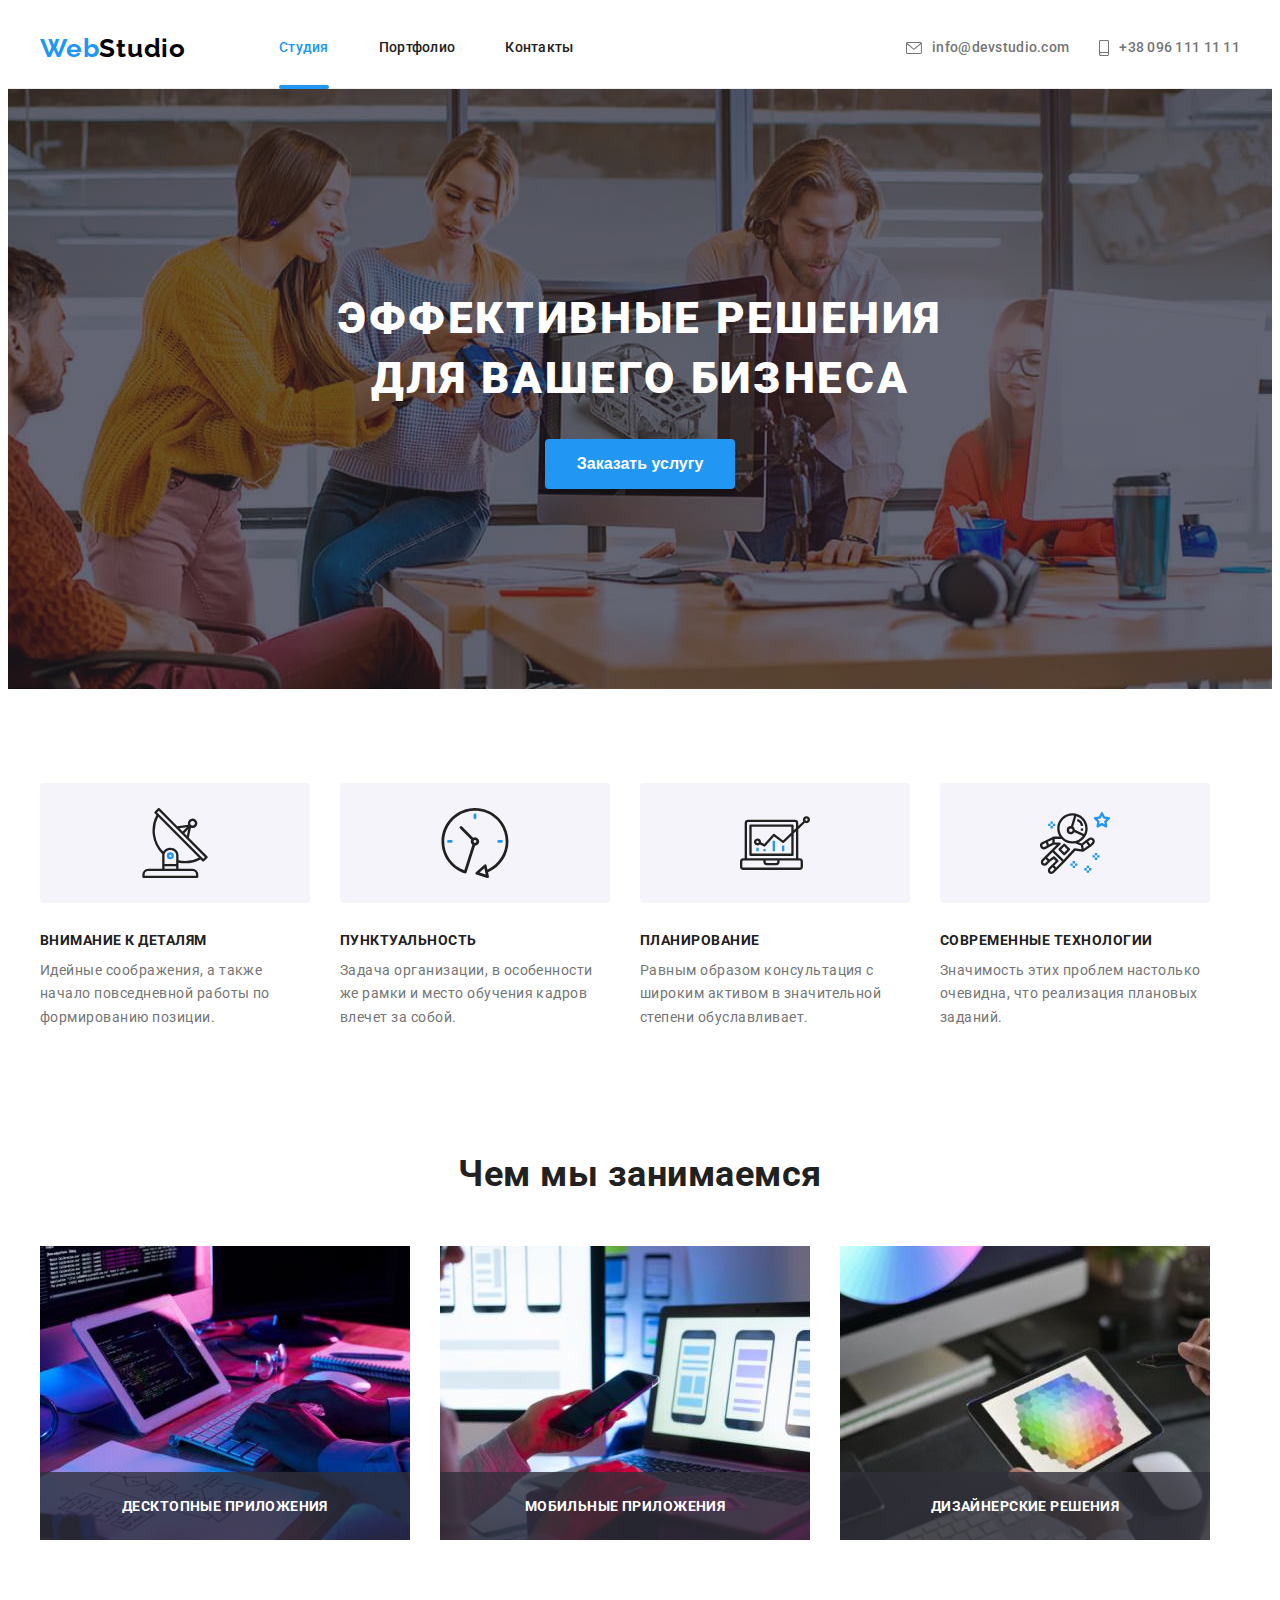
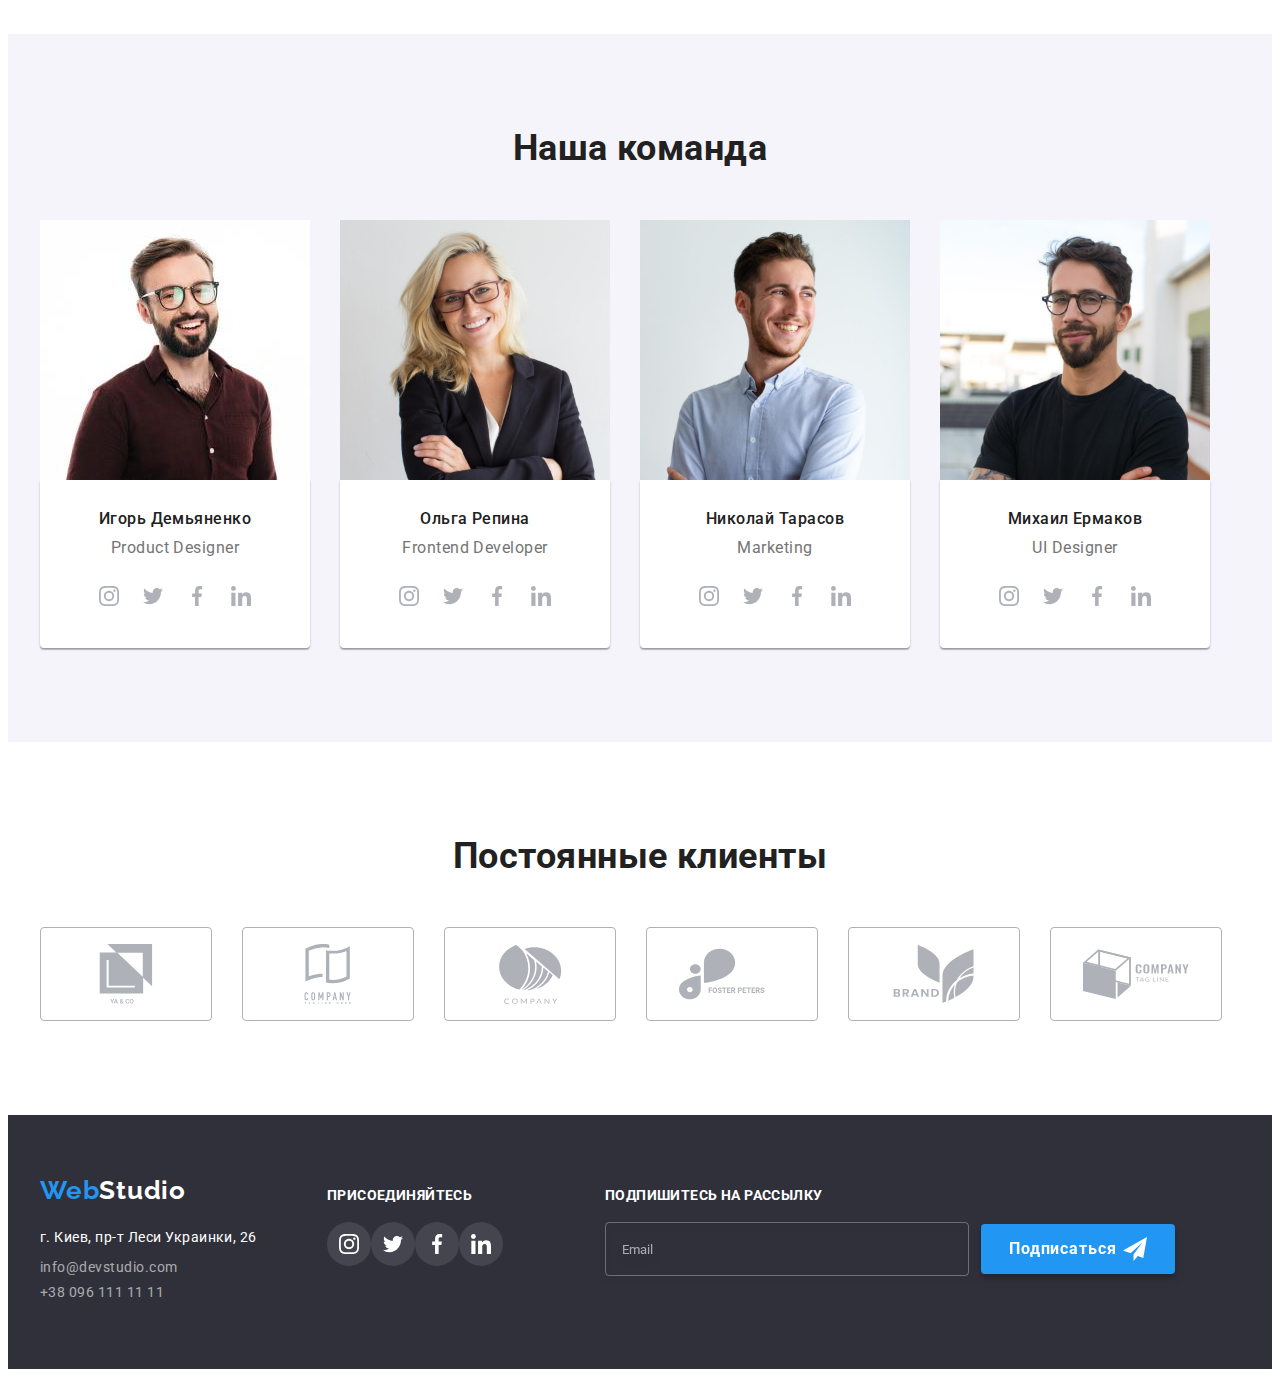
==== commit a4084f3c: "добавляет оформление по БЭМ  страницы Студио" ====
--- a/index.html
+++ b/index.html
@@ -59,72 +59,72 @@
     <main>
 
         <!-- section Герой-->
-        <section class="hero-section overlay">
+        <section class="hero hero--overlay">
 
             <!-- фон на весь блок Герой -->
-                <div class="container">
-                    <h1 class="hero-title">
+                <div class="hero-container">
+                    <h1 class="hero-container__title">
                         ЭФФЕКТИВНЫЕ РЕШЕНИЯ
                         <br>
                         ДЛЯ ВАШЕГО БИЗНЕСА
                     </h1>
-                    <button  class="btn hero-button" type="button" data-modal-open>Заказать услугу</button>
+                    <button  class="btn hero-container__button" type="button" data-modal-open>Заказать услугу</button>
                     <!-- Модальное окно - start -->
                     <div class="backdrop is-hidden" data-modal>
                         <div class="modal">  
                             <!-- ФОРМА с данными пользователя - start -->
-                            <p class="form-title">Оставьте свои данные, мы вам перезвоним</p>
+                            <p class="modal-title">Оставьте свои данные, мы вам перезвоним</p>
                             <form class="form-data">
                                 
-                                <label class="form-box">
-                                    <span class="form-label">Имя</span>
-                                    <input class="form-input" type="text" name="name" required placeholder=" "/>
-                                    <svg class="form-icon" width="18" height="18">
+                                <label class="form-data__box">
+                                    <span class="form-data__label">Имя</span>
+                                    <input class="form-data__input" type="text" name="name" required placeholder=" "/>
+                                    <svg class="form-data__icon" width="18" height="18">
                                         <use href="./images/icons.svg#form_person"></use>
                                     </svg>
                                 </label>
                                                              
-                                <label class="form-box">
-                                    <span class="form-label">Телефон</span>
-                                    <input class="form-input" type="tel" name="tel" required placeholder=" "/>
-                                    <svg class="form-icon" width="18" height="18">
+                                <label class="form-data__box">
+                                    <span class="form-data__label">Телефон</span>
+                                    <input class="form-data__input" type="tel" name="tel" required placeholder=" "/>
+                                    <svg class="form-data__icon" width="18" height="18">
                                         <use href="./images/icons.svg#form_phone"></use>
                                     </svg>
                                 </label>        
                                                              
-                                <label class="form-box">
-                                    <span class="form-label">Почта</span>
-                                    <input class="form-input" type="email" name="email" required placeholder=" "/>
-                                    <svg class="form-icon" width="18" height="18">
+                                <label class="form-data__box">
+                                    <span class="form-data__label">Почта</span>
+                                    <input class="form-data__input" type="email" name="email" required placeholder=" "/>
+                                    <svg class="form-data__icon" width="18" height="18">
                                         <use href="./images/icons.svg#form_email"></use>
                                     </svg>
                                 </label>
                                                                                           
-                                <label class="comment-box">
-                                    <span class="form-label">Комментарий</span>
+                                <label class="form-data__comment-box">
+                                    <span class="form-data__label">Комментарий</span>
                                     <textarea  name="comment" placeholder="Введите текст"></textarea>
                                 </label>
 
                                 
-                                    <label  class="confirm-label">
-                                        <input class="confirm-input" type="checkbox" name="confirm">
-                                        <span class="confirm-item">
-                                            <svg class="confirm-icon" width="16" height="15">
+                                    <label  class="form-data__confirm-label">
+                                        <input class="form-data__confirm-input" type="checkbox" name="confirm">
+                                        <span class="form-data__confirm-item">
+                                            <svg class="form-data__confirm-icon" width="16" height="15">
                                                 <use href="./images/icons.svg#icon-check"></use>
                                             </svg>
                                         </span>
                                         <span>
                                             Соглашаюсь с рассылкой и принимаю&nbsp;
-                                             <a href="" class="confirm-accent">Условия договора</a>
+                                             <a href="" class="form-data__confirm-accent">Условия договора</a>
                                         </span>
                                     </label>
                               
-                                <button class="btn form-submit" type="submit">Отправить</button>
+                                <button class="btn form-data__submit" type="submit">Отправить</button>
                                 
                             </form>
                             <!-- ФОРМА с данными пользователя - END -->
-                            <button class="close-modal" data-modal-close>
-                                <svg class="close-svg" width="18" height="18">
+                            <button class="modal-close" data-modal-close>
+                                <svg class="modal-close__svg" width="18" height="18">
                                     <use href="./images/icons.svg#close_modal"></use>
                                 </svg>
                                </button>
@@ -135,53 +135,53 @@
         </section>
 
         <!-- section Наши Преимущества  -->
-        <section class="section quality">
+        <section class="section-quality">
             <div class="container">
-                <h2 class="visually-hidden">Преимущества</h2>
+                <h2 class="container__visually-hidden">Преимущества</h2>
                 <ul class="list">
-                    <li class="quality-item">
+                    <li class="list__quality-item">
                         <div class="box-icon">
-                            <svg class="icon svg" width="70" height="70">
+                            <svg class="box-icon__svg" width="70" height="70">
                                 <use href="./images/icons.svg#icon_antenna"></use>
                             </svg>    
                         </div>
                          <div class="quality-box">
                             <h3 class="quality-title">Внимание к деталям</h3>
-                            <p class="paragraph quality">Идейные соображения, а также начало повседневной работы по формированию позиции.</p>
+                            <p class="quality-paragraph">Идейные соображения, а также начало повседневной работы по формированию позиции.</p>
                         </div>
                         
                     </li>
-                    <li class="quality-item">
+                    <li class="list__quality-item">
                         <div class="box-icon">
-                            <svg class="icon svg" width="70" height="70">
+                            <svg class="box-icon__svg" width="70" height="70">
                                 <use href="./images/icons.svg#icon_clock"></use>
                             </svg>
                         </div>
                         <div class="quality-box">
                          <h3 class="quality-title">Пунктуальность</h3>
-                            <p class="paragraph quality">Задача организации, в особенности же рамки и место обучения кадров влечет за собой.</p>
-                        </div>
-                    </li>
-                    <li class="quality-item">
+                            <p class="quality-paragraph">Задача организации, в особенности же рамки и место обучения кадров влечет за собой.</p>
+                        </div>
+                    </li>
+                    <li class="list__quality-item">
                         <div class="box-icon">
-                            <svg class="icon svg" width="70" height="70">
+                            <svg class="box-icon__svg" width="70" height="70">
                                 <use href="./images/icons.svg#icon_diagram"></use>
                             </svg>
                         </div>
                         <div class="quality-box">
                             <h3 class="quality-title">Планирование</h3>
-                            <p class="paragraph quality">Равным образом консультация с широким активом в значительной степени обуславливает.</p>
-                        </div>
-                    </li>
-                    <li class="quality-item">
+                            <p class="quality-paragraph">Равным образом консультация с широким активом в значительной степени обуславливает.</p>
+                        </div>
+                    </li>
+                    <li class="list__quality-item">
                         <div class="box-icon">
-                            <svg class="icon svg" width="70" height="70">
+                            <svg class="box-icon__svg" width="70" height="70">
                                 <use href="./images/icons.svg#icon_astronaut"></use>
                             </svg>
                         </div>
                         <div class="quality-box">
                             <h3 class="quality-title">Современные технологии</h3>
-                            <p class="paragraph quality">Значимость этих проблем настолько очевидна, что реализация плановых заданий.</p>
+                            <p class="quality-paragraph">Значимость этих проблем настолько очевидна, что реализация плановых заданий.</p>
                         </div>
                     </li>
                 </ul>
@@ -190,28 +190,28 @@
 
         <!-- section Чем мы занимаемся -->
         <section class="section">
-            <div class="container">
-                <h2 class="title-section">Чем мы занимаемся</h2>
+            <div class="container-doing">
+                <h2 class="container-doing__title">Чем мы занимаемся</h2>
                 <ul class="list">
-                    <li class="specialization-item">
+                    <li class="list__specialization">
                         
                             <img width="370" src="./images/img_main_page/box_1.jpg" alt="клавиатура и планшет">
                             
-                                <p class="card-title">Десктопные приложения</p>
+                                <p class="list__card-title">Десктопные приложения</p>
                           
                     </li>
-                    <li class="specialization-item">
+                    <li class="list__specialization">
                         
                             <img width="370" src="./images/img_main_page/box_2.jpg" alt="ноутбук на столе">
                             
-                                <p class="card-title">Мобильные приложения</p>
+                                <p class="list__card-title">Мобильные приложения</p>
                            
                     </li>
-                    <li class="specialization-item">
+                    <li class="list__specialization">
                        
                             <img width="370" src="./images/img_main_page/box_3.jpg" alt="планшет в руке">
                             
-                                <p class="card-title">Дизайнерские решения</p>
+                                <p class="list__card-title">Дизайнерские решения</p>
                             
                     </li>
                 </ul>
@@ -219,45 +219,45 @@
         </section>
 
         <!-- section Наша команда -->
-        <section class="section team-section">
-            <div class="container">
-                <h2 class="team-title">Наша команда</h2>
+        <section class="team-section">
+            <div class="container-team">
+                <h2 class="container-team__title">Наша команда</h2>
                 
-                <ul class="list">
-                    <li class="covorker">
-                        <img class="covorker-photo" width="270" height="260" src="./images/img_main_page/team_card_1.jpg" alt="Игорь Демьяненко">
-                        <div class="covorker-box">
-                            <h3 class="covorker-title">Игорь Демьяненко</h3>
-                            <p class="paragraph covorker-position">Product Designer</p>
-                            <ul class="list socials-list">
-                                <li class="socials-item">
-                                    <a class="socials-link" href="https://instagram.com" target="_blank"
+                <ul class="list-covorker">
+                    <li class="list-covorker__item">
+                        <img class="list-covorker__photo" width="270" height="260" src="./images/img_main_page/team_card_1.jpg" alt="Игорь Демьяненко">
+                        <div class="covorker__box">
+                            <h3 class="covorker__title">Игорь Демьяненко</h3>
+                            <p class="covorker__paragraph">Product Designer</p>
+                            <ul class="socials__list">
+                                <li class="socials__item">
+                                    <a class="socials__link" href="https://instagram.com" target="_blank"
                                     rel="noopener noreferrer" aria-label="Instagram link">
-                                        <svg class="socials-icon" width="20" height="20">
+                                        <svg class="socials__icon" width="20" height="20">
                                             <use href="./images/icons.svg#icon_instagram"></use>
                                         </svg>
                                     </a>
                                 </li>
-                                <li class="socials-item">
-                                    <a class="socials-link" href="https://twitter.com" target="_blank" rel="noopener noreferrer"
+                                <li class="socials__item">
+                                    <a class="socials__link" href="https://twitter.com" target="_blank" rel="noopener noreferrer"
                                         aria-label="Twitter link">
-                                        <svg class="socials-icon" width="20" height="20">
+                                        <svg class="socials__icon" width="20" height="20">
                                             <use href="./images/icons.svg#icon_twitter"></use>
                                         </svg>
                                     </a>
                                 </li>
-                                <li class="socials-item">
-                                    <a class="socials-link" href="https://facebook.com" target="_blank" rel="noopener noreferrer"
+                                <li class="socials__item">
+                                    <a class="socials__link" href="https://facebook.com" target="_blank" rel="noopener noreferrer"
                                         aria-label="Facebook link">
-                                        <svg class="socials-icon" width="20" height="20">
+                                        <svg class="socials__icon" width="20" height="20">
                                             <use href="./images/icons.svg#icon_facebook"></use>
                                         </svg>
                                     </a>
                                 </li>
-                                <li class="socials-item">
-                                    <a class="socials-link" href="https://linkedin.com" target="_blank" rel="noopener noreferrer"
+                                <li class="socials__item">
+                                    <a class="socials__link" href="https://linkedin.com" target="_blank" rel="noopener noreferrer"
                                         aria-label="Linkedin link">
-                                        <svg class="socials-icon" width="20" height="20">
+                                        <svg class="socials__icon" width="20" height="20">
                                             <use href="./images/icons.svg#icon_linkedin"></use>
                                         </svg>
                                     </a>
@@ -266,40 +266,40 @@
                         </div>
                         
                     </li>
-                    <li class="covorker">
-                        <img class="covorker-photo" width="270" height="260" src="./images/img_main_page/team_card_2.jpg" alt="Ольга Репина">
-                        <div class="covorker-box">
-                            <h3 class="covorker-title">Ольга Репина</h3>
-                            <p class="paragraph covorker-position">Frontend Developer</p>
-                            <ul class="list socials-list">
-                                <li class="socials-item">
-                                    <a class="socials-link" href="https://instagram.com" target="_blank" rel="noopener noreferrer"
+                    <li class="list-covorker__item">
+                        <img class="list-covorker__photo" width="270" height="260" src="./images/img_main_page/team_card_2.jpg" alt="Ольга Репина">
+                        <div class="covorker__box">
+                            <h3 class="covorker__title">Ольга Репина</h3>
+                            <p class="covorker__paragraph">Frontend Developer</p>
+                            <ul class="socials__list">
+                                <li class="socials__item">
+                                    <a class="socials__link" href="https://instagram.com" target="_blank" rel="noopener noreferrer"
                                         aria-label="Instagram link">
-                                        <svg class="socials-icon" width="20" height="20">
+                                        <svg class="socials__icon" width="20" height="20">
                                             <use href="./images/icons.svg#icon_instagram"></use>
                                         </svg>
                                     </a>
                                 </li>
-                                <li class="socials-item">
-                                    <a class="socials-link" href="https://twitter.com" target="_blank" rel="noopener noreferrer"
+                                <li class="socials__item">
+                                    <a class="socials__link" href="https://twitter.com" target="_blank" rel="noopener noreferrer"
                                         aria-label="Twitter link">
-                                        <svg class="socials-icon" width="20" height="20">
+                                        <svg class="socials__icon" width="20" height="20">
                                             <use href="./images/icons.svg#icon_twitter"></use>
                                         </svg>
                                     </a>
                                 </li>
-                                <li class="socials-item">
-                                    <a class="socials-link" href="https://facebook.com" target="_blank" rel="noopener noreferrer"
+                                <li class="socials__item">
+                                    <a class="socials__link" href="https://facebook.com" target="_blank" rel="noopener noreferrer"
                                         aria-label="Facebook link">
-                                        <svg class="socials-icon" width="20" height="20">
+                                        <svg class="socials__icon" width="20" height="20">
                                             <use href="./images/icons.svg#icon_facebook"></use>
                                         </svg>
                                     </a>
                                 </li>
-                                <li class="socials-item">
-                                    <a class="socials-link" href="https://linkedin.com" target="_blank" rel="noopener noreferrer"
+                                <li class="socials__item">
+                                    <a class="socials__link" href="https://linkedin.com" target="_blank" rel="noopener noreferrer"
                                         aria-label="Linkedin link">
-                                        <svg class="socials-icon" width="20" height="20">
+                                        <svg class="socials__icon" width="20" height="20">
                                             <use href="./images/icons.svg#icon_linkedin"></use>
                                         </svg>
                                     </a>
@@ -307,40 +307,40 @@
                             </ul>
                         </div>
                     </li>
-                    <li class="covorker">
-                        <img class="covorker-photo" width="270" height="260" src="./images/img_main_page/team_card_3.jpg" alt="Николай Тарасов">
-                        <div class="covorker-box">
-                            <h3 class="covorker-title">Николай Тарасов</h3>
-                            <p class="paragraph covorker-position">Marketing</p>
-                            <ul class="list socials-list">
-                                <li class="socials-item">
-                                    <a class="socials-link" href="https://instagram.com" target="_blank" rel="noopener noreferrer"
+                    <li class="list-covorker__item">
+                        <img class="list-covorker__photo" width="270" height="260" src="./images/img_main_page/team_card_3.jpg" alt="Николай Тарасов">
+                        <div class="covorker__box">
+                            <h3 class="covorker__title">Николай Тарасов</h3>
+                            <p class="covorker__paragraph">Marketing</p>
+                            <ul class="socials__list">
+                                <li class="socials__item">
+                                    <a class="socials__link" href="https://instagram.com" target="_blank" rel="noopener noreferrer"
                                         aria-label="Instagram link">
-                                        <svg class="socials-icon" width="20" height="20">
+                                        <svg class="socials__icon" width="20" height="20">
                                             <use href="./images/icons.svg#icon_instagram"></use>
                                         </svg>
                                     </a>
                                 </li>
-                                <li class="socials-item">
-                                    <a class="socials-link" href="https://twitter.com" target="_blank" rel="noopener noreferrer"
+                                <li class="socials__item">
+                                    <a class="socials__link" href="https://twitter.com" target="_blank" rel="noopener noreferrer"
                                         aria-label="Twitter link">
-                                        <svg class="socials-icon" width="20" height="20">
+                                        <svg class="socials__icon" width="20" height="20">
                                             <use href="./images/icons.svg#icon_twitter"></use>
                                         </svg>
                                     </a>
                                 </li>
-                                <li class="socials-item">
-                                    <a class="socials-link" href="https://facebook.com" target="_blank" rel="noopener noreferrer"
+                                <li class="socials__item">
+                                    <a class="socials__link" href="https://facebook.com" target="_blank" rel="noopener noreferrer"
                                         aria-label="Facebook link">
-                                        <svg class="socials-icon" width="20" height="20">
+                                        <svg class="socials__icon" width="20" height="20">
                                             <use href="./images/icons.svg#icon_facebook"></use>
                                         </svg>
                                     </a>
                                 </li>
-                                <li class="socials-item">
-                                    <a class="socials-link" href="https://linkedin.com" target="_blank" rel="noopener noreferrer"
+                                <li class="socials__item">
+                                    <a class="socials__link" href="https://linkedin.com" target="_blank" rel="noopener noreferrer"
                                         aria-label="Linkedin link">
-                                        <svg class="socials-icon" width="20" height="20">
+                                        <svg class="socials__icon" width="20" height="20">
                                             <use href="./images/icons.svg#icon_linkedin"></use>
                                         </svg>
                                     </a>
@@ -348,40 +348,40 @@
                             </ul>
                         </div>
                     </li>
-                    <li class="covorker">
-                        <img class="covorker-photo" width="270" height="260" src="./images/img_main_page/team_card_4.jpg" alt="Михаил Ермаков">
-                        <div class="covorker-box">
-                            <h3 class="covorker-title">Михаил Ермаков</h3>
-                            <p class="paragraph covorker-position">UI Designer</p>
-                            <ul class="list socials-list">
-                                <li class="socials-item">
-                                    <a class="socials-link" href="https://instagram.com" target="_blank" rel="noopener noreferrer"
+                    <li class="list-covorker__item">
+                        <img class="list-covorker__photo" width="270" height="260" src="./images/img_main_page/team_card_4.jpg" alt="Михаил Ермаков">
+                        <div class="covorker__box">
+                            <h3 class="covorker__title">Михаил Ермаков</h3>
+                            <p class="covorker__paragraph">UI Designer</p>
+                            <ul class="socials__list">
+                                <li class="socials__item">
+                                    <a class="socials__link" href="https://instagram.com" target="_blank" rel="noopener noreferrer"
                                         aria-label="Instagram link">
-                                        <svg class="socials-icon" width="20" height="20">
+                                        <svg class="socials__icon" width="20" height="20">
                                             <use href="./images/icons.svg#icon_instagram"></use>
                                         </svg>
                                     </a>
                                 </li>
-                                <li class="socials-item">
-                                    <a class="socials-link" href="https://twitter.com" target="_blank" rel="noopener noreferrer"
+                                <li class="socials__item">
+                                    <a class="socials__link" href="https://twitter.com" target="_blank" rel="noopener noreferrer"
                                         aria-label="Twitter link">
-                                        <svg class="socials-icon" width="20" height="20">
+                                        <svg class="socials__icon" width="20" height="20">
                                             <use href="./images/icons.svg#icon_twitter"></use>
                                         </svg>
                                     </a>
                                 </li>
-                                <li class="socials-item">
-                                    <a class="socials-link" href="https://facebook.com" target="_blank" rel="noopener noreferrer"
+                                <li class="socials__item">
+                                    <a class="socials__link" href="https://facebook.com" target="_blank" rel="noopener noreferrer"
                                         aria-label="Facebook link">
-                                        <svg class="socials-icon" width="20" height="20">
+                                        <svg class="socials__icon" width="20" height="20">
                                             <use href="./images/icons.svg#icon_facebook"></use>
                                         </svg>
                                     </a>
                                 </li>
-                                <li class="socials-item">
-                                    <a class="socials-link" href="https://linkedin.com" target="_blank" rel="noopener noreferrer"
+                                <li class="socials__item">
+                                    <a class="socials__link" href="https://linkedin.com" target="_blank" rel="noopener noreferrer"
                                         aria-label="Linkedin link">
-                                        <svg class="socials-icon" width="20" height="20">
+                                        <svg class="socials__icon" width="20" height="20">
                                             <use href="./images/icons.svg#icon_linkedin"></use>
                                         </svg>
                                     </a>
@@ -395,37 +395,37 @@
 
         <!-- section Постоянные клиенты -->
 
-        <section class="section clients">
-            <div class="container">
-                <h2 class="clients-title">Постоянные клиенты</h2>
-                <ul class="list clients-list">
-                    <li class="clients-item">
-                            <svg class="clients-icon" width="106" height="60">
+        <section class="section-clients">
+            <div class="container-clients">
+                <h2 class="container-clients__title">Постоянные клиенты</h2>
+                <ul class="clients-list">
+                    <li class="clients-list__item">
+                            <svg class="clients-list__icon" width="106" height="60">
                                 <use href="./images/icons.svg#icon_client_1"></use>
                             </svg>                    
                     </li>
-                    <li class="clients-item">
-                        <svg class="clients-icon" width="106" height="60">
+                    <li class="clients-list__item">
+                        <svg class="clients-list__icon" width="106" height="60">
                             <use href="./images/icons.svg#icon_client_2"></use>
                         </svg>
                     </li>
-                    <li class="clients-item">
-                        <svg class="clients-icon" width="106" height="60">
+                    <li class="clients-list__item">
+                        <svg class="clients-list__icon" width="106" height="60">
                             <use href="./images/icons.svg#icon_client_3"></use>
                         </svg>
                     </li>
-                    <li class="clients-item">
-                        <svg class="clients-icon" width="106" height="60">
+                    <li class="clients-list__item">
+                        <svg class="clients-list__icon" width="106" height="60">
                             <use href="./images/icons.svg#icon_client_4"></use>
                         </svg>
                     </li>
-                    <li class="clients-item">
-                        <svg class="clients-icon" width="106" height="60">
+                    <li class="clients-list__item">
+                        <svg class="clients-list__icon" width="106" height="60">
                             <use href="./images/icons.svg#icon_client_5"></use>
                         </svg>
                     </li>
-                    <li class="clients-item">
-                        <svg class="clients-icon" width="106" height="60">
+                    <li class="clients-list__item">
+                        <svg class="clients-list__icon" width="106" height="60">
                             <use href="./images/icons.svg#icon_client_6"></use>
                         </svg>
                     </li>
--- a/css/styles.css
+++ b/css/styles.css
@@ -82,15 +82,15 @@
   overflow: hidden;
 }
 
-.team-title,
-.hero-title,
-.covorker-title,
+.container-team__title,
+.hero-container__title,
+.covorker__title,
 .portfolio-title,
 .portfolio-text,
 .quality-title,
-.title-section,
-.clients-title,
-.paragraph,
+.container-doing__title,
+.container-clients__title,
+.quality-paragraph,
 .not-displayed,
 .futer-title {
   padding: 0px;
@@ -357,7 +357,9 @@
   padding-bottom: 94px;
 }
 
-.hero-section {
+.hero {
+  padding-top: 94px;
+  padding-bottom: 94px;
   background-color: var(--bg-color-hero);
   text-align: center;
 }
@@ -366,7 +368,7 @@
 фон на весь блок Герой - start 
 ============================ */
 
-.overlay {
+.hero--overlay {
   max-width: 1600px;
   margin-left: auto;
   margin-right: auto;
@@ -383,7 +385,17 @@
   background-size: cover;
 }
 
-.hero-title {
+
+.hero-container {
+  width: 1200px;
+  margin-left: auto;
+  margin-right: auto;
+  padding-left: 15px;
+  padding-right: 15px;
+
+}
+
+.hero-container__title {
   margin-top: 0;
   margin-bottom: 30px;
   font-weight: 900;
@@ -412,7 +424,7 @@
   border-radius: 4px;
 }
 
-.hero-button {
+.hero-container__button {
   box-shadow: var(--box-shadow-button);
   padding: 10px 32px;
   font-weight: 700;
@@ -423,8 +435,8 @@
   background-color: var(--accent-color);
   transition: color 250ms cubic-bezier(0.4, 0, 0.2, 1);
 }
-.hero-button:hover,
-.hero-button:focus {
+.hero-container__button:hover,
+.hero-container__button:focus {
   background-color: #188CE8;
 }
 
@@ -455,20 +467,20 @@
 
 .modal {
   position: absolute;
-top: 50%;
-left: 50%;
-padding: 40px;
-text-align: left;
-min-width: 528px;
-min-height: 581px;
-background-color: var(--wight-color);
-box-shadow: 0px 1px 3px rgba(0, 0, 0, 0.12),
-0px 1px 1px rgba(0, 0, 0, 0.14),
-0px 2px 1px rgba(0, 0, 0, 0.2);
-border-radius: 4px;
-
-transform: translate(-50%, -50%) scaleX(1);
-transition: transform 250ms cubic-bezier(0.4, 0, 0.2, 1);
+  top: 50%;
+  left: 50%;
+  padding: 40px;
+  text-align: left;
+  min-width: 528px;
+  min-height: 581px;
+  background-color: var(--wight-color);
+  box-shadow: 0px 1px 3px rgba(0, 0, 0, 0.12),
+  0px 1px 1px rgba(0, 0, 0, 0.14),
+  0px 2px 1px rgba(0, 0, 0, 0.2);
+  border-radius: 4px;
+
+ transform: translate(-50%,   -50%) scaleX(1);
+  transition: transform 250ms cubic-bezier(0.4, 0, 0.2, 1);
 }
 
 .backdrop.is-hidden .modal {
@@ -476,7 +488,17 @@
   
 }
 
-.close-modal {
+.modal-title {
+  font-weight: 700;
+  font-size: 20px;
+  line-height: 1.15;
+  text-align: center;
+  letter-spacing: 0.03em;
+  margin-bottom: 12px;
+  color: var(--title-text-color);
+}
+
+.modal-close {
   position: absolute;
   display: flex;
   align-items: center;
@@ -493,12 +515,12 @@
   cursor: pointer;   
 } 
 
-.close-svg { 
+.modal-close__svg { 
   transition: fill 250ms cubic-bezier(0.4, 0, 0.2, 1); 
 }
 
-.close-modal:hover .close-svg,
-.close-modal:focus .close-svg {
+.modal-close:hover .modal-close__svg,
+.modal-close:focus .modal-close__svg {
   fill: var(--accent-color);
 }
 
@@ -511,7 +533,7 @@
  justify-content: center;
 }
 
-.form-box {
+.form-data__box {
   position: relative;
   display: flex;
   flex-direction: column;
@@ -519,7 +541,7 @@
   margin-bottom: 10px;
 }
 
-.form-label {
+.form-data__label {
   margin-bottom: 4px;
   font-size: 12px;
   line-height: 1.16;
@@ -527,7 +549,7 @@
   color: var(--primary-text-color);
 }
 
-.form-input {
+.form-data__input {
   width: 448px;
   padding: 11px 12px 11px 42px;
   outline: transparent;
@@ -538,7 +560,7 @@
 }
 
 
-.form-icon {
+.form-data__icon {
   position: absolute;
   left: 12px;
   bottom: 11px;
@@ -546,7 +568,7 @@
   transition: fill 250ms cubic-bezier(0.4, 0, 0.2, 1);
 }
 
-.comment-box {
+.form-data__comment-box {
   position: relative;
   display: flex;
   flex-direction: column;
@@ -572,7 +594,7 @@
 }
 
 
-.confirm-label {
+.form-data__confirm-label {
   position: relative;
   display: flex;
   justify-content: center;
@@ -586,18 +608,18 @@
 }
 
 
-.form-input:hover,
-.form-input:focus,
+.form-data__input:hover,
+.form-data__input:focus,
 textarea:hover,
 textarea:focus,
-.form-input:not(:placeholder-shown),
+.form-data__input:not(:placeholder-shown),
 textarea:not(:placeholder-shown){
   border: 1px solid var(--accent-color);
 }
 
-.form-input:hover+.form-icon,
-.form-input:focus+.form-icon,
-.form-input:not(:placeholder-shown)+.form-icon {
+.form-data__input:hover+.form-data__icon,
+.form-data__input:focus+.form-data__icon,
+.form-data__input:not(:placeholder-shown)+.form-data__icon {
   fill: var(--accent-color);
 }
 
@@ -607,22 +629,14 @@
   color: #2196f3;
 }
 
-.form-title {
-  font-weight: 700;
-  font-size: 20px;
-  line-height: 1.15;
-  text-align: center;
-  letter-spacing: 0.03em;
-  margin-bottom: 12px;
-  color: var(--title-text-color);
-}
+
 
 
 .form-box.comment {
   margin-bottom: 0;
 }
 
-.confirm-label {
+.form-data__confirm-label {
   display: flex;
   align-items: center;
   justify-content: center;
@@ -635,27 +649,27 @@
   color: var(--primary-text-color);
 }
 
-.confirm-accent {
+.form-data__confirm-accent {
   text-decoration-line: underline;
   color: var(--accent-color);
   cursor: pointer;
 }
 
 /* скрыть элемент checkbox по-умолчанию при этом сохранив все его свойства */
-.confirm-input {
+.form-data__confirm-input {
   -wekit-appearance: none;
   -moz-appearance: none;
   appearance: none;
 }
 
-.confirm-input {
+.form-data__confirm-input {
   position: absolute;
   top: 5px;
   left: 1px;
 }
 
 
-.confirm-item {
+.form-data__confirm-item {
   display: flex;
   align-items: center;
   justify-content: center;
@@ -667,12 +681,12 @@
 }
 
 
-.confirm-icon {
+.form-data__confirm-icon {
   fill: var(--wight-color);
 }
 
 
-.confirm-input:checked + .confirm-item {
+.form-data__confirm-input:checked + .form-data__confirm-item {
   background-color: var(--accent-color);
   border: 2px solid var(--accent-color);
   
@@ -680,7 +694,7 @@
 
 /* =========================== */
 
-.form-submit {
+.form-data__submit {
   padding: 10px 55px;
   margin-left: auto;
   margin-right: auto;
@@ -695,8 +709,8 @@
   transition: background-color 250ms cubic-bezier(0.4, 0, 0.2, 1), box-shadow 250ms cubic-bezier(0.4, 0, 0.2, 1);
 }
 
-.form-submit:hover,
-.form-submit:focus {
+.form-data__submit:hover,
+.form-data__submit:focus {
   background-color: #188CE8;
   box-shadow: 0px 4px 4px rgba(0, 0, 0, 0.15);
 }
@@ -715,20 +729,34 @@
 SECTION Преимущества - start
 ========================== */
 
-.section.quality {
+.section-quality {
+  padding-top: 94px;
   padding-bottom: 0;
 }
 
-.list > .quality-item {
+.container__visually-hidden {
+    position: absolute;
+    width: 1px;
+    height: 1px;
+    margin: -1px;
+    border: 0;
+    padding: 0;
+    white-space: nowrap;
+    clip-path: inset(100%);
+    clip: rect(0 0 0 0);
+    overflow: hidden;
+  }
+
+.list > .list__quality-item {
   flex-basis: calc(100% / 4 - 30px);
 }
 
-.quality-item {
+.list__quality-item {
   margin-right: 30px;
   
 }
 
-.quality-item:last-child {
+.list__quality-item:last-child {
   margin-right: 0;
 }
 
@@ -736,7 +764,7 @@
     иконка фон - start
  ================== */
 
-.quality-item {
+.list__quality-item {
   margin-right: 30px;
   margin-bottom: 30px;
 }
@@ -750,7 +778,7 @@
   border-radius: 4px;
 }
 
-.icon.svg {
+.quality-paragraph {
   margin: auto;
 }
 
@@ -768,7 +796,7 @@
   color: var(--title-text-color);
 
 }
-.paragraph.quality {
+.quality-paragraph {
   font-size: 14px;
   line-height: 1.71;
   color: var(--primary-text-color);
@@ -782,7 +810,16 @@
 /* ============================== 
 SECTION Чем мы занимаемся - start
 =============================== */
-.title-section {
+
+.container-doing {
+  width: 1200px;
+  margin-left: auto;
+  margin-right: auto;
+  padding-left: 15px;
+  padding-right: 15px;
+}
+
+.container-doing__title {
   margin-bottom: 50px;
   font-weight: 700;
   font-size: 36px;
@@ -792,16 +829,16 @@
   color: var(--title-text-color);
 }
 
-.specialization-item {
+.list__specialization {
   position: relative;
 }
 
-.specialization-item:not(:last-child) {
+.list__specialization:not(:last-child) {
   margin-right: 30px;
 }
 
 
-.card-title {
+.list__card-title {
   position: absolute;
   padding: 27px 0;
   width: 100%;
@@ -826,10 +863,20 @@
 ============================== */
 
 .team-section {
+  padding-top: 94px;
+  padding-bottom: 94px;
   background-color: var(--bg-color-section);
 }
 
-.team-title {
+.container-team {
+  width: 1200px;
+  margin-left: auto;
+  margin-right: auto;
+  padding-left: 15px;
+  padding-right: 15px;
+}
+
+.container-team__title {
   margin-bottom: 50px;
   font-weight: 700;
   font-size: 36px;
@@ -839,22 +886,32 @@
   color: var(--title-text-color);
 }
 
-.covorker {
+.list-covorker {
+  display: flex;
+  flex-wrap: wrap;
+  align-items: center;
+  list-style: none;
+  padding: 0;
+  margin: 0;
+}
+
+
+.list-covorker__item {
   background-color: var(--wight-color)
 }
 
-.covorker-box {
+.covorker__box {
   padding: 30px 15px;
   box-shadow: var(--box-shadow-card);
   border-radius: 0px 0px 4px 4px;
 }
 
-.covorker:not(:last-child) {
+.list-covorker__item:not(:last-child) {
   margin-right: 30px;
 }
 
 
-.covorker-title {
+.covorker__title {
   margin-bottom: 10px;
   font-weight: 500;
   font-size: 16px;
@@ -862,7 +919,7 @@
   text-align: center;
   color: var(--title-text-color);
 }
-.covorker-position {
+.covorker__paragraph {
   margin-bottom: 16px;
   font-size: 16px;
   line-height: 1.18;
@@ -874,20 +931,24 @@
 ICON social-link - start
 ======================== */
 
-.socials-list { 
-  display: flex;
+.socials__list { 
+  display: flex;
+  flex-wrap: wrap;
   align-items: center;
   justify-content: center;
-}
-
-.socials-item {
+  list-style: none;
+  padding: 0;
+  margin: 0;
+}
+
+.social__item {
   margin-right: 10px;
 }
-.socials-item:last-child {
+.socials__item:last-child {
   margin-right: 0;
 }
 
-.socials-link {
+.socials__link {
   display: flex;
   justify-content: center;
   align-items: center;
@@ -900,18 +961,18 @@
   cubic-bezier(0.4, 0, 0.2, 1);
 }
 
-.socials-link:hover,
-.socials-link:focus {
+.socials__link:hover,
+.socials__link:focus {
   background-color: var(--accent-color);
 }
 
-.socials-icon {
+.socials__icon {
   fill: var(--bg-icon);
   transition: fill 250ms cubic-bezier(0.4, 0, 0.2, 1);
 }
 
-.socials-link:hover .socials-icon,
-.socials-link:focus .socials-icon {
+.socials__link:hover .socials__icon,
+.socials__link:focus .socials__icon {
   fill: #ffffff;
 }
 
@@ -926,8 +987,20 @@
 /* ================================ 
 SECTION Постоянные клиенты - start 
 ================================= */
-
-.clients-title {
+.section-clients {
+  padding-top: 94px;
+  padding-bottom: 94px;
+}
+
+.container-clients {
+  width: 1200px;
+  margin-left: auto;
+  margin-right: auto;
+  padding-left: 15px;
+  padding-right: 15px;
+}
+
+.container-clients__title {
   margin-bottom: 50px;
   font-weight: 700;
   font-size: 36px;
@@ -950,7 +1023,7 @@
   margin: 0;
 }
 
-.clients-item {
+.clients-list__item {
   display: flex;
   align-items: center;
   justify-content: center;
@@ -966,12 +1039,12 @@
 }
 
 
-.clients-item:hover {
+.clients-list__item:hover {
   color: var(--accent-color);
   border-color: var(--accent-color);
 }
 
-.clients-icon {
+.clients-list__icon {
   fill: currentColor;
 }
 /* ========================== 
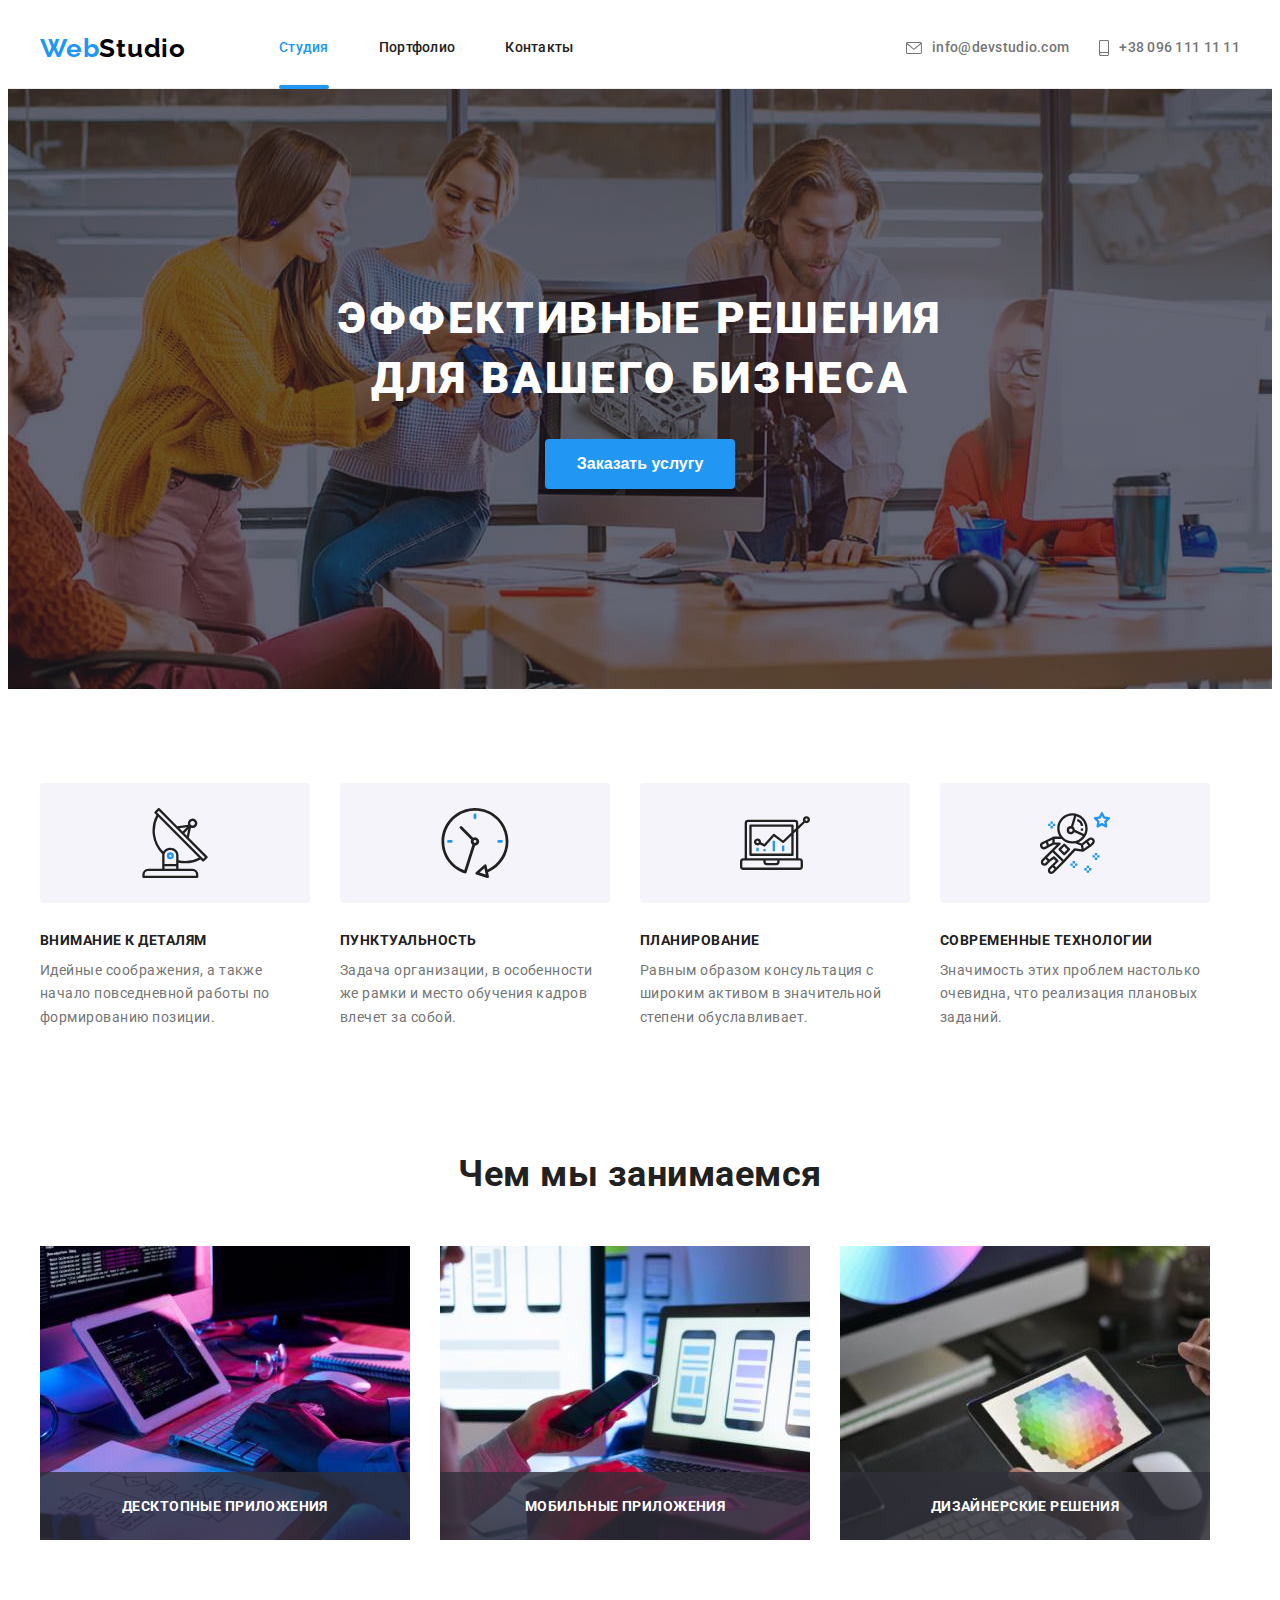
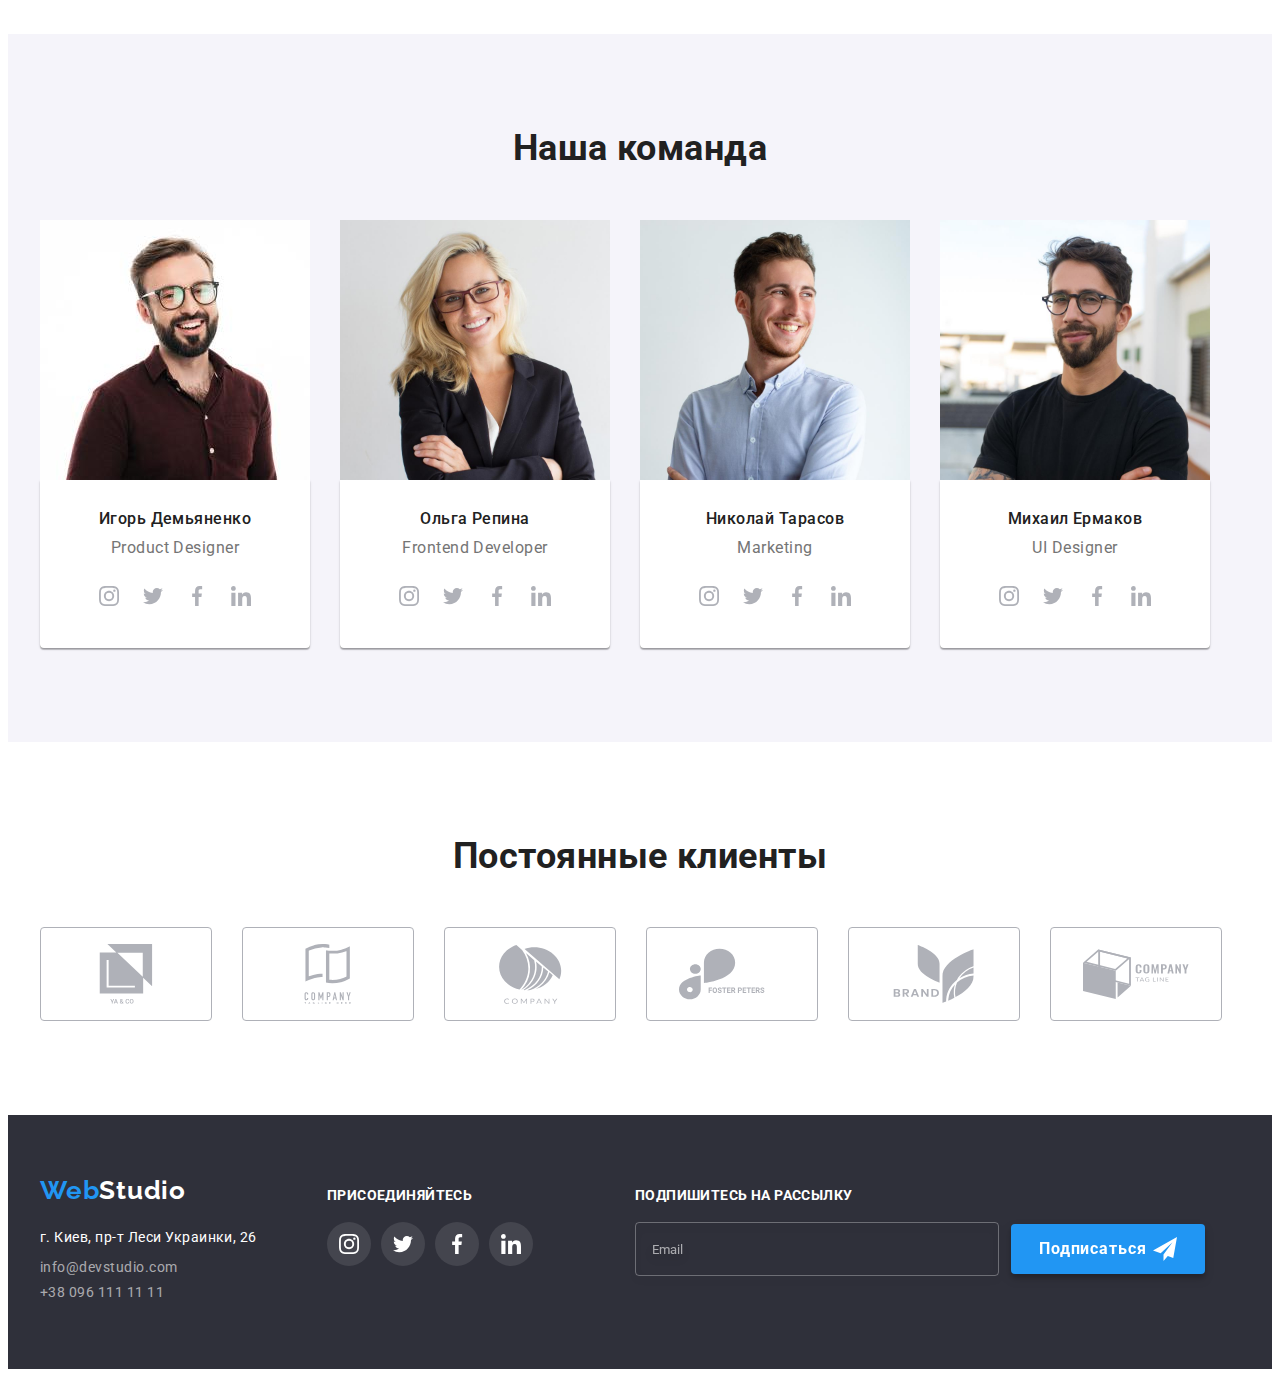
==== commit 818158dc: "исправляет ошибки в футере" ====
--- a/index.html
+++ b/index.html
@@ -457,7 +457,7 @@
                     <h3 class="footer-title">ПРИСОЕДИНЯЙТЕСЬ</h3>
     
                     <ul class="footer-list">
-                        <li class="socials-item">
+                        <li class="footer-list__socials-item">
                             <a class="footer-socials-link" href="https://instagram.com" target="_blank"
                                 rel="noopener noreferrer" aria-label="Instagram link">
                                 <svg class="footer-socials-icon" width="20" height="20">
@@ -465,7 +465,7 @@
                                 </svg>
                             </a>
                         </li>
-                        <li class="socials-item">
+                        <li class="footer-list__socials-item">
                             <a class="footer-socials-link" href="https://twitter.com" target="_blank"
                                 rel="noopener noreferrer" aria-label="Twitter link">
                                 <svg class="footer-socials-icon" width="20" height="20">
@@ -473,7 +473,7 @@
                                 </svg>
                             </a>
                         </li>
-                        <li class="socials-item">
+                        <li class="footer-list__socials-item">
                             <a class="footer-socials-link" href="https://facebook.com" target="_blank"
                                 rel="noopener noreferrer" aria-label="Facebook link">
                                 <svg class="footer-socials-icon" width="20" height="20">
@@ -481,7 +481,7 @@
                                 </svg>
                             </a>
                         </li>
-                        <li class="socials-item">
+                        <li class="footer-list__socials-item">
                             <a class="footer-socials-link" href="https://linkedin.com" target="_blank"
                                 rel="noopener noreferrer" aria-label="Linkedin link">
                                 <svg class="footer-socials-icon" width="20" height="20">
@@ -497,7 +497,7 @@
                     <p class="footer-title">Подпишитесь на рассылку</p>
                     <form class="form-footer">
                     
-                        <label class="visually-hidden">Email</label>
+                        <label class="form-footer__visually-hidden">Email</label>
                         <input class="footer-input" type="email" name="email" placeholder="Email" />
                     
                         <button class="btn footer-submit" type="submit">Подписаться
--- a/css/styles.css
+++ b/css/styles.css
@@ -1162,11 +1162,11 @@
 
 
 
-.footer-socials-item {
+.footer-list__socials-item {
   margin-right: 10px;
 }
 
-.footer-socials-item:last-child {
+.footer-list__socials-item:last-child {
   margin-right: 0;
 }
 
@@ -1221,6 +1221,19 @@
 border-radius: 4px;
 }
 
+
+.form-footer__visually-hidden {
+  position: absolute;
+  width: 1px;
+  height: 1px;
+  margin: -1px;
+  border: 0;
+  padding: 0;
+  white-space: nowrap;
+  clip-path: inset(100%);
+  clip: rect(0 0 0 0);
+  overflow: hidden;
+}
 
 .footer-input {
   font-family: inherit;
@@ -1286,16 +1299,54 @@
 фильтр Кнопки - start
 ================== */
 
-.list.button-filter-list {
+.section-portfolio {
+  padding-top: 94px;
+  padding-bottom: 94px;
+}
+
+.section-portfolio__visually-hidden {
+  position: absolute;
+  width: 1px;
+  height: 1px;
+  margin: -1px;
+  border: 0;
+  padding: 0;
+  white-space: nowrap;
+  clip-path: inset(100%);
+  clip: rect(0 0 0 0);
+  overflow: hidden;
+}
+
+
+.container-portfolio {
+  width: 1200px;
+  margin-left: auto;
+  margin-right: auto;
+  padding-left: 15px;
+  padding-right: 15px;
+}
+
+.filter {
+  display: flex;
+  flex-wrap: wrap;
+  align-items: center;
+  justify-content: center;
+  list-style: none;
+  padding: 0;
+  margin: 0;
   margin-bottom: 50px;
 }
 
-.list.button-filter-list {
-  justify-content: center;
-}
-
-
-.button-filter {
+.filter__btn-item:not(:last-child) {
+  margin-right: 8px;
+}
+
+
+.filter__button {
+  position: relative;
+  display: inline-flex;
+  align-items: center;
+  border: none;
   padding: 6px 22px;
   cursor: pointer;
   font-family: "Roboto";
@@ -1303,14 +1354,15 @@
   font-size: 16px;
   line-height: 1.62;
   text-align: center;
+  border-radius: 4px;
 
   color: var(--title-text-color);
   background-color: #f5f4fa;
   transition: background-color 250ms cubic-bezier(0.4, 0, 0.2, 1), color 250ms cubic-bezier(0.4, 0, 0.2, 1), box-shadow 250ms cubic-bezier(0.4, 0, 0.2, 1);
 }
 
-.button-filter:hover,
-.button-filter:focus {
+.filter__button:hover,
+.filter__button:focus {
   color: var(--wight-color);
   background-color: var(--accent-color);
   box-shadow: var(--box-shadow-active-btn-filter);
@@ -1323,7 +1375,16 @@
 /* ===================================
 таблица с картинками ПОРТФОЛИО - start
 =================================== */
-.portfolio-list {
+
+.card-list {
+  display: flex;
+  flex-wrap: wrap;
+  align-items: center;
+  list-style: none;
+  padding: 0;
+  margin: 0;
+}
+.card-list__portfolio {
   flex-basis: calc(100% / 3 - 30px);
   cursor: pointer;
   margin-right: 30px;
@@ -1334,7 +1395,7 @@
 }
 
 
-.portfolio-list:nth-child(3n) {
+.card-list__portfolio:nth-child(3n) {
   margin-right: 0px;
 }
 
@@ -1362,15 +1423,15 @@
 }
 
 
-.box-action-text {
+.box-action__text {
   font-size: 18px;
   line-height: 1.55;
   letter-spacing: 0.03em;
   color: var(--wight-color)
 }
 
-.portfolio-list:hover.portfolio-thumb >.box-action,
-.portfolio-list:hover .portfolio-thumb > .box-action {
+.card-list__portfolio:hover.portfolio-thumb >.box-action,
+.card-list__portfolio:hover .portfolio-thumb > .box-action {
   opacity: 1;
   transform: translateY(0);
 }
@@ -1378,8 +1439,8 @@
 декоративный overlay на карточку - END
 ==================================== */
 
-.portfolio-list:hover,
-.portfolio-list:focus {
+.card-list__portfolio:hover,
+.card-list__portfolio:focus {
   box-shadow: var(--box-shadow-portfolio-list);
 }
 
@@ -1391,7 +1452,7 @@
   background-color: var(--wight-color);
 }
 
-.portfolio-title {
+.portfolio-box__title {
   margin-bottom: 4px;
   font-size: 18px;
   line-height: 2;
@@ -1399,7 +1460,7 @@
   color: var(--title-text-color);
 }
 
-.portfolio-text {
+.portfolio-box__text {
   font-size: 16px;
   line-height: 1.87;
   letter-spacing: 0.06em;
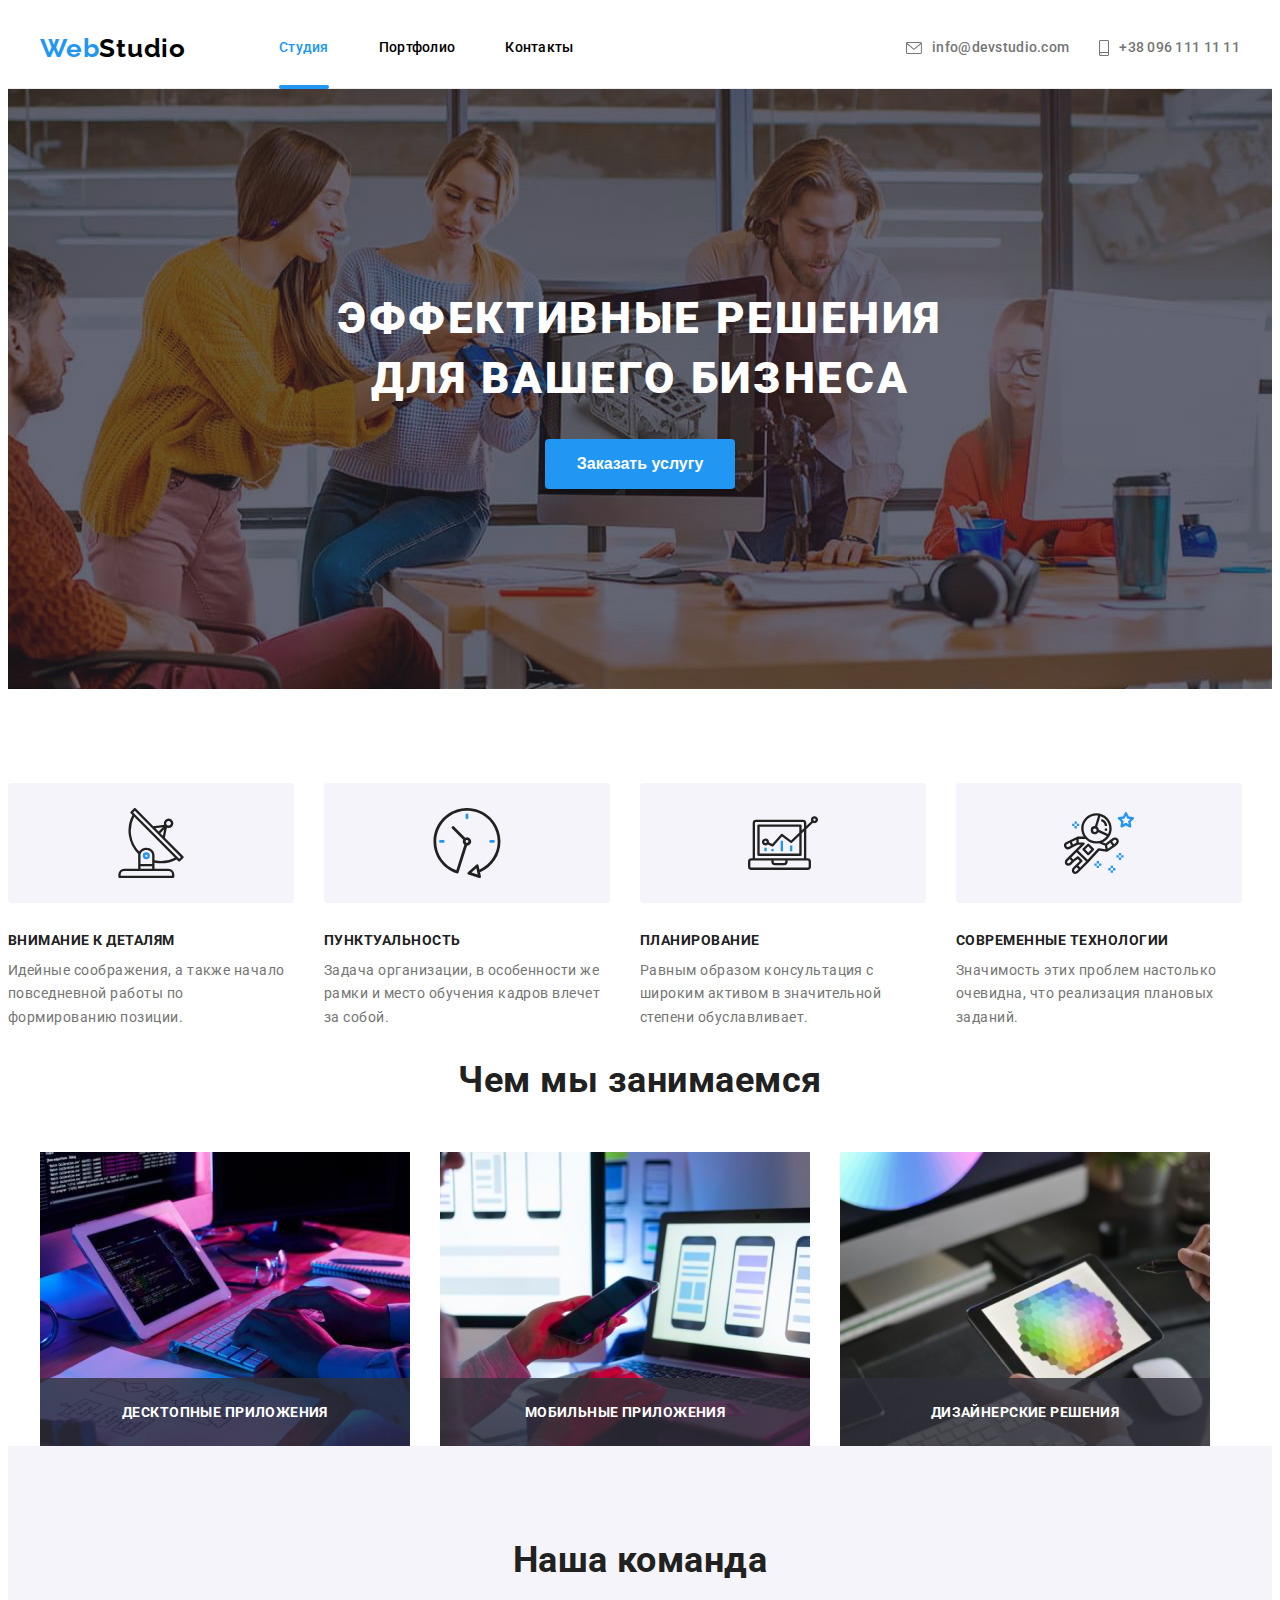
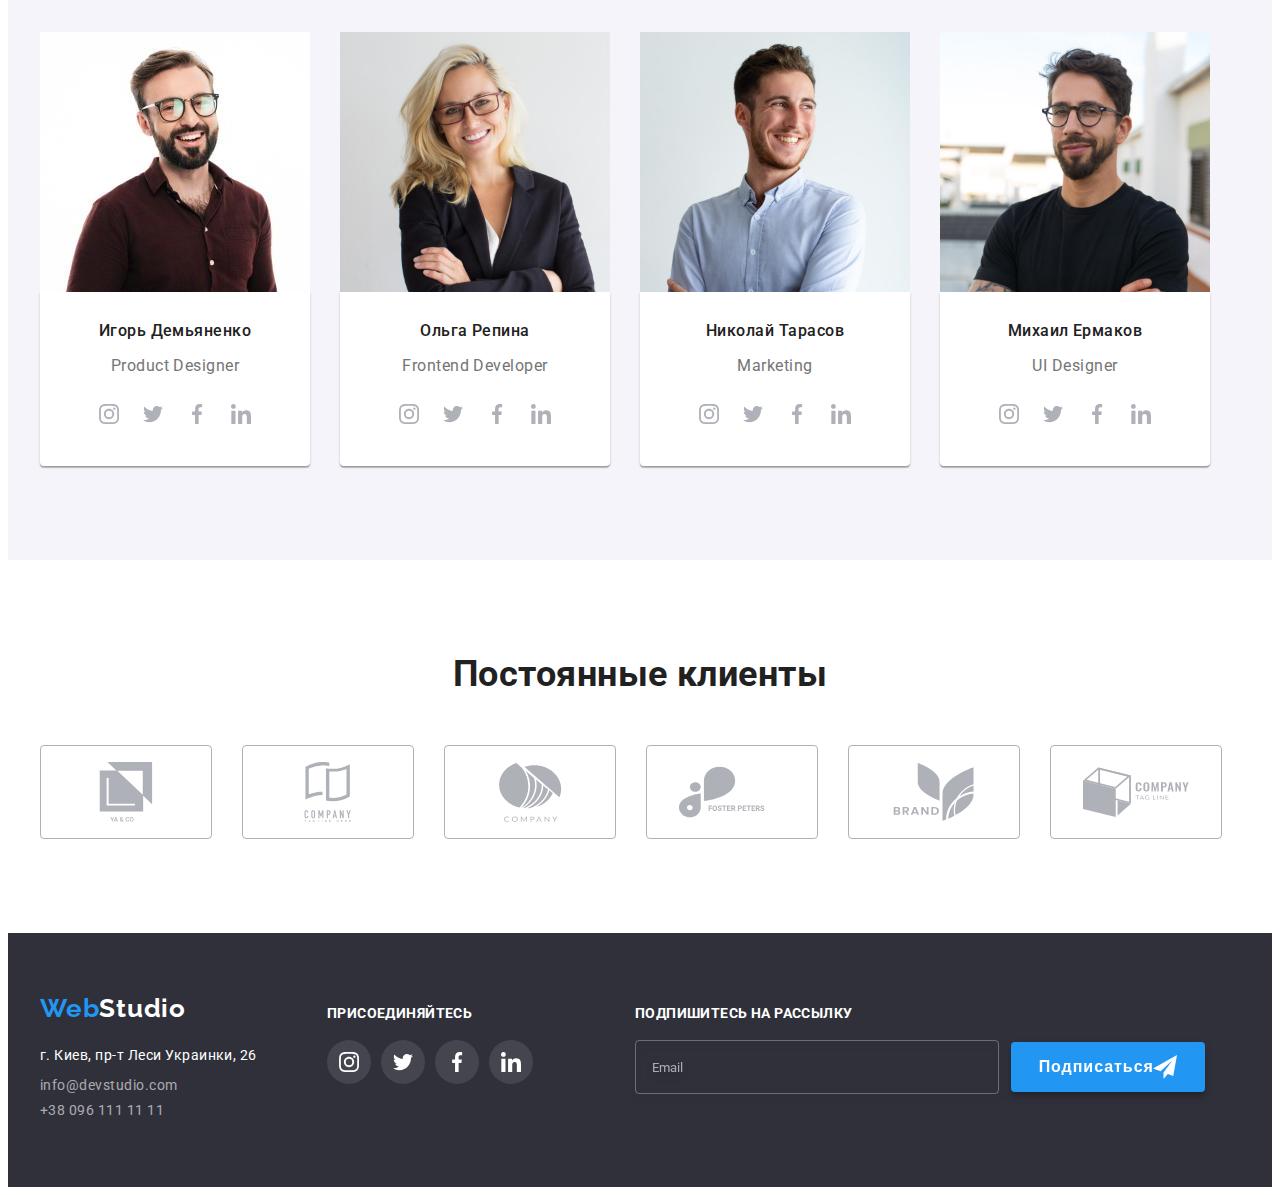
==== commit ead7c50c: "добавляет SASS" ====
--- a/index.html
+++ b/index.html
@@ -13,7 +13,8 @@
     <link rel="stylesheet" href="https://cdnjs.cloudflare.com/ajax/libs/modern-normalize/1.1.0/modern-normalize.min.css"
         integrity="sha512-wpPYUAdjBVSE4KJnH1VR1HeZfpl1ub8YT/NKx4PuQ5NmX2tKuGu6U/JRp5y+Y8XG2tV+wKQpNHVUX03MfMFn9Q=="
         crossorigin="anonymous" referrerpolicy="no-referrer" />
-        <link rel="stylesheet" href="./css/styles.css">
+        <link rel="stylesheet" href="./css/main.min.css">
+
 </head>
 
 <body>
--- a/css/main.min.css
+++ b/css/main.min.css
@@ -0,0 +1 @@
+body{font-family:Roboto,sans-serif;background-color:#fff;letter-spacing:.03em}img{display:block}.link{text-decoration:none}.list{display:-webkit-box;display:-ms-flexbox;display:flex;-ms-flex-wrap:wrap;flex-wrap:wrap;-webkit-box-align:center;-ms-flex-align:center;align-items:center;list-style:none;padding:0;margin:0}.container-team__title,.hero-container__title,.covorker__title,.portfolio-title,.portfolio-text,.quality-title,.container-doing__title,.container-clients__title,.quality-paragraph,.not-displayed,.futer-title{padding:0px;margin:0px}.logo{text-decoration:none;font-family:Raleway,sans-serif;font-weight:700;font-size:26px;line-height:1.19;letter-spacing:.03em;color:var(--logo-text-color)}.logo--accent{text-decoration:none;color:#2196f3}.logo--white{display:inline-block;font-family:Raleway,sans-serif;font-weight:700;font-size:26px;line-height:1.19;letter-spacing:.03em;margin-bottom:20px;text-decoration:none;color:#fff}.navigate>.logo{margin-right:93px}.header{border-bottom:1px solid #ececec}.header__container{width:1200px;margin-left:auto;margin-right:auto;padding-left:15px;padding-right:15px;display:-webkit-box;display:-ms-flexbox;display:flex;-webkit-box-align:center;-ms-flex-align:center;align-items:center}.navigate{display:-webkit-box;display:-ms-flexbox;display:flex;-webkit-box-align:center;-ms-flex-align:center;align-items:center}.btn-item:not(:last-child){margin-right:8px}.navlist{display:-webkit-box;display:-ms-flexbox;display:flex;-ms-flex-wrap:wrap;flex-wrap:wrap;-webkit-box-align:center;-ms-flex-align:center;align-items:center;list-style:none;margin:0;padding:0}.navlist__site:not(:last-child){margin-right:50px}.navlist__site{display:block;padding-top:32px;padding-bottom:32px;font-weight:500;font-size:14px;line-height:1.14;letter-spacing:.02em;list-style:none}.navlist__site--current{padding:0}.navlist__link{text-decoration:none;font-weight:500;font-size:14px;line-height:1.14;letter-spacing:.02em;color:var(--title-text-color);-webkit-transition:color 250ms cubic-bezier(0.4, 0, 0.2, 1);transition:color 250ms cubic-bezier(0.4, 0, 0.2, 1)}.navlist__link--active{position:relative;display:block;padding-top:32px;padding-bottom:32px;-webkit-text-decoration-line:none;text-decoration-line:none}.navlist__link--active::after{position:absolute;content:"";left:0;bottom:-1%;width:100%;height:4px;background:#2196f3;border-radius:2px}.header-contact{display:-webkit-box;display:-ms-flexbox;display:flex;-ms-flex-wrap:wrap;flex-wrap:wrap;-webkit-box-align:center;-ms-flex-align:center;align-items:center;margin:0;padding:0;list-style:none;text-decoration:none}.header-contact__link{display:-webkit-box;display:-ms-flexbox;display:flex;-webkit-box-pack:center;-ms-flex-pack:center;justify-content:center;-webkit-box-align:center;-ms-flex-align:center;align-items:center;padding-top:32px;padding-bottom:32px;font-weight:500;font-size:14px;line-height:1.14;letter-spacing:.02em;text-decoration:none;color:#757575;-webkit-transition:color 250ms cubic-bezier(0.4, 0, 0.2, 1);transition:color 250ms cubic-bezier(0.4, 0, 0.2, 1)}.header-contact__link:hover,.header-contact__link:focus{color:#2196f3}.navlist__link:hover,.navlist__link:focus{color:#2196f3}.navlist__site--current>.navlist__link--active{color:#2196f3}.icon-page{fill:currentColor}.header-contact{margin-left:auto}.header-contact__list:not(:last-child){margin-right:30px}.header-contact__icon{margin-right:10px;fill:currentColor}.header-contact__link:hover.header-contact__icon,.header-contact__link:focus.header-contact__icon{color:#2196f3}.hero{padding-top:94px;padding-bottom:94px;background-color:#c4c4c4;text-align:center}.hero--overlay{max-width:1600px;margin-left:auto;margin-right:auto;padding-top:200px;padding-bottom:200px;background-image:-webkit-gradient(linear, left top, right top, from(rgba(47, 48, 58, 0.4)), to(rgba(47, 48, 58, 0.4))),url(../images/img_main_page/bg_hero_copy.jpeg);background-image:linear-gradient(to right, rgba(47, 48, 58, 0.4), rgba(47, 48, 58, 0.4)),url(../images/img_main_page/bg_hero_copy.jpeg);background-repeat:no-repeat;background-position:center;background-size:cover}.hero-container{width:1200px;margin-left:auto;margin-right:auto;padding-left:15px;padding-right:15px}.hero-container__title{margin-top:0;margin-bottom:30px;font-weight:900;font-size:44px;line-height:1.36;letter-spacing:.06em;color:#fff;text-align:center;text-transform:uppercase}.btn{display:-webkit-inline-box;display:-ms-inline-flexbox;display:inline-flex;-webkit-box-align:center;-ms-flex-align:center;align-items:center;border:none;cursor:pointer;position:relative;border-radius:4px}.hero-container__button{-webkit-box-shadow:0px 4px 4px rgba(0,0,0,.15);box-shadow:0px 4px 4px rgba(0,0,0,.15);padding:10px 32px;font-weight:700;font-size:16px;line-height:1.87;text-align:center;color:#fff;background-color:#2196f3;-webkit-transition:color 250ms cubic-bezier(0.4, 0, 0.2, 1);transition:color 250ms cubic-bezier(0.4, 0, 0.2, 1)}.hero-container__button:hover,.hero-container__button:focus{background-color:#188ce8}.backdrop{position:fixed;top:0;left:0;width:100%;height:100%;background:rgba(0,0,0,.5);opacity:1;-webkit-transition:opacity 250ms cubic-bezier(0.4, 0, 0.2, 1);transition:opacity 250ms cubic-bezier(0.4, 0, 0.2, 1)}.backdrop.is-hidden{visibility:hidden;opacity:0;pointer-events:none}.modal{position:absolute;top:50%;left:50%;padding:40px;text-align:left;min-width:528px;min-height:581px;background-color:#fff;-webkit-box-shadow:0px 1px 3px rgba(0,0,0,.12),0px 1px 1px rgba(0,0,0,.14),0px 2px 1px rgba(0,0,0,.2);box-shadow:0px 1px 3px rgba(0,0,0,.12),0px 1px 1px rgba(0,0,0,.14),0px 2px 1px rgba(0,0,0,.2);border-radius:4px;-webkit-transform:translate(-50%, -50%) scaleX(1);transform:translate(-50%, -50%) scaleX(1);-webkit-transition:-webkit-transform 250ms cubic-bezier(0.4, 0, 0.2, 1);transition:-webkit-transform 250ms cubic-bezier(0.4, 0, 0.2, 1);transition:transform 250ms cubic-bezier(0.4, 0, 0.2, 1);transition:transform 250ms cubic-bezier(0.4, 0, 0.2, 1), -webkit-transform 250ms cubic-bezier(0.4, 0, 0.2, 1)}.backdrop.is-hidden .modal{-webkit-transform:translate(-50%, -50%) scaleX(0);transform:translate(-50%, -50%) scaleX(0)}.modal-title{font-weight:700;font-size:20px;line-height:1.15;letter-spacing:.03em;text-align:center;margin-bottom:12px;color:#212121}.modal-close{position:absolute;display:-webkit-box;display:-ms-flexbox;display:flex;-webkit-box-align:center;-ms-flex-align:center;align-items:center;-webkit-box-pack:center;-ms-flex-pack:center;justify-content:center;padding:0;top:8px;right:8px;width:30px;height:30px;border:1px solid rgba(0,0,0,.1);border-radius:50%;background-color:rgba(0,0,0,0);-webkit-transition:border 250ms cubic-bezier(0.4, 0, 0.2, 1);transition:border 250ms cubic-bezier(0.4, 0, 0.2, 1);cursor:pointer}.modal-close__svg{-webkit-transition:fill 250ms cubic-bezier(0.4, 0, 0.2, 1);transition:fill 250ms cubic-bezier(0.4, 0, 0.2, 1)}.modal-close:hover .modal-close__svg,.modal-close:focus .modal-close__svg{fill:#2196f3}.form-data{display:-webkit-box;display:-ms-flexbox;display:flex;-webkit-box-orient:vertical;-webkit-box-direction:normal;-ms-flex-direction:column;flex-direction:column;-webkit-box-pack:center;-ms-flex-pack:center;justify-content:center}.form-data__box{position:relative;display:-webkit-box;display:-ms-flexbox;display:flex;-webkit-box-orient:vertical;-webkit-box-direction:normal;-ms-flex-direction:column;flex-direction:column;-webkit-box-align:start;-ms-flex-align:start;align-items:flex-start;margin-bottom:10px}.form-data__label{margin-bottom:4px;font-size:12px;line-height:1.16;letter-spacing:.01em;color:#757575}.form-data__input{width:448px;padding:11px 12px 11px 42px;outline:rgba(0,0,0,0);color:#757575;border:1px solid rgba(33,33,33,.2);border-radius:4px;-webkit-transition:border 250ms cubic-bezier(0.4, 0, 0.2, 1);transition:border 250ms cubic-bezier(0.4, 0, 0.2, 1)}.form-data__icon{position:absolute;left:12px;bottom:11px;fill:#212121;-webkit-transition:fill 250ms cubic-bezier(0.4, 0, 0.2, 1);transition:fill 250ms cubic-bezier(0.4, 0, 0.2, 1)}.form-data__comment-box{position:relative;display:-webkit-box;display:-ms-flexbox;display:flex;-webkit-box-orient:vertical;-webkit-box-direction:normal;-ms-flex-direction:column;flex-direction:column;-webkit-box-align:start;-ms-flex-align:start;align-items:flex-start;margin-bottom:20px;width:100%}textarea{width:100%;height:120px;padding:12px 16px;font-size:12px;outline:rgba(0,0,0,0);line-height:1.16;letter-spacing:.01em;color:rgba(117,117,117,.5);border:1px solid rgba(33,33,33,.2);border-radius:4px;-webkit-transition:border 250ms cubic-bezier(0.4, 0, 0.2, 1);transition:border 250ms cubic-bezier(0.4, 0, 0.2, 1);resize:none}.form-data__confirm-label{position:relative;display:-webkit-box;display:-ms-flexbox;display:flex;-webkit-box-pack:center;-ms-flex-pack:center;justify-content:center;-webkit-box-align:center;-ms-flex-align:center;align-items:center;margin-bottom:30px;font-size:14px;width:423px;line-height:1.71;letter-spacing:.03em;color:#757575}.form-data__input:not(:-moz-placeholder-shown), textarea:not(:-moz-placeholder-shown){border:1px solid #2196f3}.form-data__input:not(:-ms-input-placeholder), textarea:not(:-ms-input-placeholder){border:1px solid #2196f3}.form-data__input:hover,.form-data__input:focus,textarea:hover,textarea:focus,.form-data__input:not(:placeholder-shown),textarea:not(:placeholder-shown){border:1px solid #2196f3}.form-data__input:not(:-moz-placeholder-shown)+.form-data__icon{fill:#2196f3}.form-data__input:not(:-ms-input-placeholder)+.form-data__icon{fill:#2196f3}.form-data__input:hover+.form-data__icon,.form-data__input:focus+.form-data__icon,.form-data__input:not(:placeholder-shown)+.form-data__icon{fill:#2196f3}.form-icon:not(:-moz-placeholder-shown){color:#2196f3}.form-icon:not(:-ms-input-placeholder){color:#2196f3}.form-icon:not(:placeholder-shown){color:#2196f3}.form-box.comment{margin-bottom:0}.form-data__confirm-label{display:-webkit-box;display:-ms-flexbox;display:flex;-webkit-box-align:center;-ms-flex-align:center;align-items:center;-webkit-box-pack:center;-ms-flex-pack:center;justify-content:center;width:443px;height:24px;font-size:14px;margin-bottom:30px;line-height:1.71;letter-spacing:.03em;color:#757575}.form-data__confirm-accent{-webkit-text-decoration-line:underline;text-decoration-line:underline;color:#2196f3;cursor:pointer}.form-data__confirm-input{-wekit-appearance:none;-moz-appearance:none;-webkit-appearance:none;appearance:none}.form-data__confirm-input{position:absolute;top:5px;left:1px}.form-data__confirm-item{display:-webkit-box;display:-ms-flexbox;display:flex;-webkit-box-align:center;-ms-flex-align:center;align-items:center;-webkit-box-pack:center;-ms-flex-pack:center;justify-content:center;width:16px;height:15px;margin-right:8px;border:2px solid #212121;border-radius:2px}.form-data__confirm-icon{fill:#fff}.form-data__confirm-input:checked+.form-data__confirm-item{background-color:#2196f3;border:2px solid #2196f3}.form-data__submit{padding:10px 55px;margin-left:auto;margin-right:auto;min-height:50px;min-width:200px;font-weight:700;font-size:16px;line-height:1.87;text-align:center;color:#fff;background-color:#2196f3;-webkit-transition:background-color 250ms cubic-bezier(0.4, 0, 0.2, 1),-webkit-box-shadow 250ms cubic-bezier(0.4, 0, 0.2, 1);transition:background-color 250ms cubic-bezier(0.4, 0, 0.2, 1),-webkit-box-shadow 250ms cubic-bezier(0.4, 0, 0.2, 1);transition:background-color 250ms cubic-bezier(0.4, 0, 0.2, 1),box-shadow 250ms cubic-bezier(0.4, 0, 0.2, 1);transition:background-color 250ms cubic-bezier(0.4, 0, 0.2, 1),box-shadow 250ms cubic-bezier(0.4, 0, 0.2, 1),-webkit-box-shadow 250ms cubic-bezier(0.4, 0, 0.2, 1)}.form-data__submit:hover,.form-data__submit:focus{background-color:#188ce8;-webkit-box-shadow:0px 4px 4px rgba(0,0,0,.15);box-shadow:0px 4px 4px rgba(0,0,0,.15)}.section-quality{padding-top:94px;padding-bottom:94px;padding-bottom:0}.container__visually-hidden{position:absolute;width:1px;height:1px;margin:-1px;border:0;padding:0;white-space:nowrap;-webkit-clip-path:inset(100%);clip-path:inset(100%);clip:rect(0 0 0 0);overflow:hidden}.list>.list__quality-item{-ms-flex-preferred-size:calc(25% - 30px);flex-basis:calc(25% - 30px)}.list__quality-item{margin-right:30px}.list__quality-item:last-child{margin-right:0}.list__quality-item{margin-right:30px;margin-bottom:30px}.box-icon{display:-webkit-box;display:-ms-flexbox;display:flex;-webkit-box-pack:center;-ms-flex-pack:center;justify-content:center;-webkit-box-align:center;-ms-flex-align:center;align-items:center;margin-bottom:30px;height:120px;background-color:#f5f4fa;border-radius:4px}.quality-paragraph{margin:auto}.quality-title{margin-bottom:10px;font-weight:700;font-size:14px;line-height:1.14;text-transform:uppercase;color:#212121}.quality-paragraph{font-size:14px;line-height:1.71;color:#757575}.container-doing{width:1200px;margin-left:auto;margin-right:auto;padding-left:15px;padding-right:15px}.container-doing__title{font-size:36px;line-height:1.16;color:#212121;margin-bottom:50px;text-align:center;color:#212121}.list__specialization{position:relative}.list__specialization:not(:last-child){margin-right:30px}.list__card-title{position:absolute;padding:27px 0;width:100%;left:0;bottom:0;margin:0;font-weight:700;font-size:14px;line-height:1;text-align:center;letter-spacing:.03em;text-transform:uppercase;color:#fff;background-color:rgba(47,48,58,.8)}.team-section{padding-top:94px;padding-bottom:94px;background-color:#f5f4fa}.container-team{width:1200px;margin-left:auto;margin-right:auto;padding-left:15px;padding-right:15px}.container-team__title{font-weight:700;font-size:36px;line-height:1.16;margin-bottom:50px;text-align:center;color:#212121}.list-covorker{display:-webkit-box;display:-ms-flexbox;display:flex;-ms-flex-wrap:wrap;flex-wrap:wrap;-webkit-box-align:center;-ms-flex-align:center;align-items:center;list-style:none;padding:0;margin:0}.list-covorker__item{background-color:#fff}.covorker__box{padding:30px 15px;-webkit-box-shadow:0px 1px 3px rgba(0,0,0,.12),0px 1px 1px rgba(0,0,0,.14),0px 2px 1px rgba(0,0,0,.2);box-shadow:0px 1px 3px rgba(0,0,0,.12),0px 1px 1px rgba(0,0,0,.14),0px 2px 1px rgba(0,0,0,.2);border-radius:0px 0px 4px 4px}.list-covorker__item:not(:last-child){margin-right:30px}.covorker__title{margin-bottom:10px;font-weight:500;font-size:16px;line-height:1.18;text-align:center;color:#212121}.covorker__paragraph{margin-bottom:16px;font-size:16px;line-height:1.18;text-align:center;color:#757575}.socials__list{display:-webkit-box;display:-ms-flexbox;display:flex;-ms-flex-wrap:wrap;flex-wrap:wrap;-webkit-box-align:center;-ms-flex-align:center;align-items:center;-webkit-box-pack:center;-ms-flex-pack:center;justify-content:center;list-style:none;padding:0;margin:0}.social__item{margin-right:10px}.socials__item:last-child{margin-right:0}.socials__link{display:-webkit-box;display:-ms-flexbox;display:flex;-webkit-box-pack:center;-ms-flex-pack:center;justify-content:center;-webkit-box-align:center;-ms-flex-align:center;align-items:center;-ms-flex-preferred-size:calc(25% - 10px);flex-basis:calc(25% - 10px);width:44px;height:44px;border-radius:50%;background-color:rgba(0,0,0,0);-webkit-transition:background-color 250ms cubic-bezier(0.4, 0, 0.2, 1);transition:background-color 250ms cubic-bezier(0.4, 0, 0.2, 1)}.socials__link:hover,.socials__link:focus{background-color:#2196f3}.socials__icon{fill:#afb1b8;-webkit-transition:fill 250ms cubic-bezier(0.4, 0, 0.2, 1);transition:fill 250ms cubic-bezier(0.4, 0, 0.2, 1)}.socials__link:hover .socials__icon,.socials__link:focus .socials__icon{fill:#fff}.section-clients{padding-top:94px;padding-bottom:94px}.container-clients{width:1200px;margin-left:auto;margin-right:auto;padding-left:15px;padding-right:15px}.container-clients__title{margin-bottom:50px;font-weight:700;font-size:36px;line-height:1.16;text-align:center;color:#212121}.clients-list{display:-webkit-box;display:-ms-flexbox;display:flex;-webkit-box-align:center;-ms-flex-align:center;align-items:center;-ms-flex-wrap:wrap;flex-wrap:wrap;gap:30px;list-style:none;padding:0;margin:0}.clients-list__item{display:-webkit-box;display:-ms-flexbox;display:flex;-webkit-box-align:center;-ms-flex-align:center;align-items:center;-webkit-box-pack:center;-ms-flex-pack:center;justify-content:center;width:170px;height:92px;border:1px solid #afb1b8;color:#afb1b8;border-radius:4px;cursor:pointer;-webkit-transition:color 250ms cubic-bezier(0.4, 0, 0.2, 1);transition:color 250ms cubic-bezier(0.4, 0, 0.2, 1);-webkit-transition:border-color 250ms cubic-bezier(0.4, 0, 0.2, 1);transition:border-color 250ms cubic-bezier(0.4, 0, 0.2, 1)}.clients-list__item:hover{color:#2196f3;border-color:#2196f3}.clients-list__icon{fill:currentColor}.footer{-webkit-box-pack:start;-ms-flex-pack:start;justify-content:flex-start;-webkit-box-align:baseline;-ms-flex-align:baseline;align-items:baseline;padding-top:60px;padding-bottom:60px;background:#2f303a}.footer__container{width:1200px;margin-left:auto;margin-right:auto;padding-left:15px;padding-right:15px;display:-webkit-box;display:-ms-flexbox;display:flex;-ms-flex-wrap:wrap;flex-wrap:wrap;-webkit-box-align:center;-ms-flex-align:center;align-items:center;list-style:none}.footer__list{display:-webkit-box;display:-ms-flexbox;display:flex;-ms-flex-wrap:wrap;flex-wrap:wrap;-webkit-box-align:center;-ms-flex-align:center;align-items:center;padding:0;margin:0}.footer__box{display:list-item}.address{margin-bottom:9px;font-style:normal;font-size:14px;line-height:1.71;color:#fff}.contact{display:block;list-style:none;padding:0;margin:0;font-size:14px;text-decoration:none;color:rgba(255,255,255,.6)}.contact__link{margin-bottom:9px}.contact__text{font-size:14px;text-decoration:none;color:rgba(255,255,255,.6)}.footer__box:not(:last-child){margin-right:70px}.footer-custom{margin-left:32px}.footer-title{margin-top:0;margin-bottom:20px;font-weight:700;font-size:14px;line-height:1;letter-spacing:.03em;text-align:start;text-transform:uppercase;color:#fff}.footer-list{display:-webkit-box;display:-ms-flexbox;display:flex;-webkit-box-align:start;-ms-flex-align:start;align-items:flex-start;-webkit-box-pack:center;-ms-flex-pack:center;justify-content:center;list-style:none;padding-left:0;padding-bottom:30px;margin:0}.footer-list__socials-item{margin-right:10px}.footer-list__socials-item:last-child{margin-right:0}.footer-socials-link{display:-webkit-box;display:-ms-flexbox;display:flex;-webkit-box-pack:center;-ms-flex-pack:center;justify-content:center;-webkit-box-align:center;-ms-flex-align:center;align-items:center;-ms-flex-preferred-size:calc(25% - 10px);flex-basis:calc(25% - 10px);width:44px;height:44px;border-radius:50%;background:rgba(255,255,255,.1);-webkit-transition:background-color 250ms cubic-bezier(0.4, 0, 0.2, 1);transition:background-color 250ms cubic-bezier(0.4, 0, 0.2, 1)}.footer-socials-link:hover,.footer-socials-link:hover:focus{background-color:#2196f3}.footer-socials-icon{fill:#fff}.footer-socials-link:hover .footer-socials-icon,.footer-socials-link:focus .footer-socials-icon{fill:#fff}.form-footer{position:relative;display:-webkit-box;display:-ms-flexbox;display:flex;-webkit-box-align:center;-ms-flex-align:center;align-items:center;-webkit-box-pack:justify;-ms-flex-pack:justify;justify-content:space-between;width:570px;margin-bottom:20px;padding:0;background-color:rgba(0,0,0,0);-webkit-box-sizing:border-box;box-sizing:border-box;-webkit-filter:drop-shadow(0px 4px 4px rgba(0, 0, 0, 0.15));filter:drop-shadow(0px 4px 4px rgba(0, 0, 0, 0.15));border-radius:4px}.form-footer__visually-hidden{position:absolute;width:1px;height:1px;margin:-1px;border:0;padding:0;white-space:nowrap;-webkit-clip-path:inset(100%);clip-path:inset(100%);clip:rect(0 0 0 0);overflow:hidden}.footer-input{font-family:inherit;width:358px;height:50px;margin-right:12px;padding-left:16px;border:1px solid rgba(255,255,255,.3);background-color:rgba(0,0,0,0);-webkit-filter:drop-shadow(0px 4px 4px rgba(0, 0, 0, 0.15));filter:drop-shadow(0px 4px 4px rgba(0, 0, 0, 0.15));border-radius:4px}.footer-input::-webkit-input-placeholder{color:rgba(255,255,255,.6)}.footer-input::-moz-placeholder{color:rgba(255,255,255,.6)}.footer-input:-ms-input-placeholder{color:rgba(255,255,255,.6)}.footer-input::-ms-input-placeholder{color:rgba(255,255,255,.6)}.footer-input::placeholder{color:rgba(255,255,255,.6)}.footer-send{position:absolute;right:28px;top:13px;fill:#fff}.footer-submit{-webkit-appearance:none;-moz-appearance:none;appearance:none;width:200px;margin:0;padding:10px 28px;font-weight:700;font-size:16px;line-height:1.87;letter-spacing:.06em;text-align:center;color:#fff;background-color:#2196f3;-webkit-box-shadow:0px 4px 4px rgba(0,0,0,.15);box-shadow:0px 4px 4px rgba(0,0,0,.15);border-radius:4px}.section-portfolio{padding-top:94px;padding-bottom:94px}.section-portfolio__visually-hidden{position:absolute;width:1px;height:1px;margin:-1px;border:0;padding:0;white-space:nowrap;-webkit-clip-path:inset(100%);clip-path:inset(100%);clip:rect(0 0 0 0);overflow:hidden}.container-portfolio{width:1200px;margin-left:auto;margin-right:auto;padding-left:15px;padding-right:15px}.filter{display:-webkit-box;display:-ms-flexbox;display:flex;-ms-flex-wrap:wrap;flex-wrap:wrap;-webkit-box-align:center;-ms-flex-align:center;align-items:center;-webkit-box-pack:center;-ms-flex-pack:center;justify-content:center;list-style:none;padding:0;margin:0;margin-bottom:50px}.filter__btn-item:not(:last-child){margin-right:8px}.filter__button{position:relative;display:-webkit-inline-box;display:-ms-inline-flexbox;display:inline-flex;-webkit-box-align:center;-ms-flex-align:center;align-items:center;border:none;padding:6px 22px;cursor:pointer;font-family:Roboto,sans-serif;font-weight:500;font-size:16px;line-height:1.62;letter-spacing:.03em;text-align:center;border-radius:4px;color:#212121;background-color:#f5f4fa;-webkit-transition:background-color 250ms cubic-bezier(0.4, 0, 0.2, 1),color 250ms cubic-bezier(0.4, 0, 0.2, 1),-webkit-box-shadow 250ms cubic-bezier(0.4, 0, 0.2, 1);transition:background-color 250ms cubic-bezier(0.4, 0, 0.2, 1),color 250ms cubic-bezier(0.4, 0, 0.2, 1),-webkit-box-shadow 250ms cubic-bezier(0.4, 0, 0.2, 1);transition:background-color 250ms cubic-bezier(0.4, 0, 0.2, 1),color 250ms cubic-bezier(0.4, 0, 0.2, 1),box-shadow 250ms cubic-bezier(0.4, 0, 0.2, 1);transition:background-color 250ms cubic-bezier(0.4, 0, 0.2, 1),color 250ms cubic-bezier(0.4, 0, 0.2, 1),box-shadow 250ms cubic-bezier(0.4, 0, 0.2, 1),-webkit-box-shadow 250ms cubic-bezier(0.4, 0, 0.2, 1)}.filter__button:hover,.filter__button:focus{color:#fff;background-color:#2196f3;-webkit-box-shadow:0px 3px 1px rgba(0,0,0,.1),0px 1px 2px rgba(0,0,0,.08),0px 2px 2px rgba(0,0,0,.12);box-shadow:0px 3px 1px rgba(0,0,0,.1),0px 1px 2px rgba(0,0,0,.08),0px 2px 2px rgba(0,0,0,.12)}.card-list{display:-webkit-box;display:-ms-flexbox;display:flex;-ms-flex-wrap:wrap;flex-wrap:wrap;-webkit-box-align:center;-ms-flex-align:center;align-items:center;list-style:none;padding:0;margin:0}.card-list__portfolio{-ms-flex-preferred-size:calc(33.3333333333% - 30px);flex-basis:calc(33.3333333333% - 30px);cursor:pointer;margin-right:30px;margin-bottom:30px;background-color:#fff;-webkit-transition:-webkit-box-shadow 250ms cubic-bezier(0.4, 0, 0.2, 1);transition:-webkit-box-shadow 250ms cubic-bezier(0.4, 0, 0.2, 1);transition:box-shadow 250ms cubic-bezier(0.4, 0, 0.2, 1);transition:box-shadow 250ms cubic-bezier(0.4, 0, 0.2, 1), -webkit-box-shadow 250ms cubic-bezier(0.4, 0, 0.2, 1)}.card-list__portfolio:nth-child(3n){margin-right:0px}.portfolio-thumb{position:relative;display:-webkit-box;display:-ms-flexbox;display:flex;overflow:hidden}.box-action{padding:63px 24px;position:absolute;left:0;bottom:0;width:100%;height:100%;background-color:rgba(33,150,243,.9);opacity:0;-webkit-transform:translateY(100%);transform:translateY(100%);-webkit-transition:opacity 250ms cubic-bezier(0.4, 0, 0.2, 1),-webkit-transform 250ms cubic-bezier(0.4, 0, 0.2, 1);transition:opacity 250ms cubic-bezier(0.4, 0, 0.2, 1),-webkit-transform 250ms cubic-bezier(0.4, 0, 0.2, 1);transition:transform 250ms cubic-bezier(0.4, 0, 0.2, 1),opacity 250ms cubic-bezier(0.4, 0, 0.2, 1);transition:transform 250ms cubic-bezier(0.4, 0, 0.2, 1),opacity 250ms cubic-bezier(0.4, 0, 0.2, 1),-webkit-transform 250ms cubic-bezier(0.4, 0, 0.2, 1)}.box-action__text{font-size:18px;line-height:1.55;letter-spacing:.03em;color:#fff}.card-list__portfolio:hover.portfolio-thumb>.box-action,.card-list__portfolio:hover .portfolio-thumb>.box-action{opacity:1;-webkit-transform:translateY(0);transform:translateY(0)}.card-list__portfolio:hover,.card-list__portfolio:focus{-webkit-box-shadow:0px 1px 1px rgba(0,0,0,.12),0px 4px 4px rgba(0,0,0,.06),1px 4px 6px rgba(0,0,0,.16);box-shadow:0px 1px 1px rgba(0,0,0,.12),0px 4px 4px rgba(0,0,0,.06),1px 4px 6px rgba(0,0,0,.16)}.portfolio-box{padding:20px 24px;border-left:1px solid #eee;border-right:1px solid #eee;border-bottom:1px solid #eee;background-color:#fff}.portfolio-box__title{margin-bottom:4px;font-size:18px;line-height:2;letter-spacing:.06em;color:#212121}.portfolio-box__text{font-size:16px;line-height:1.87;letter-spacing:.06em;color:#757575}/*# sourceMappingURL=main.min.css.map */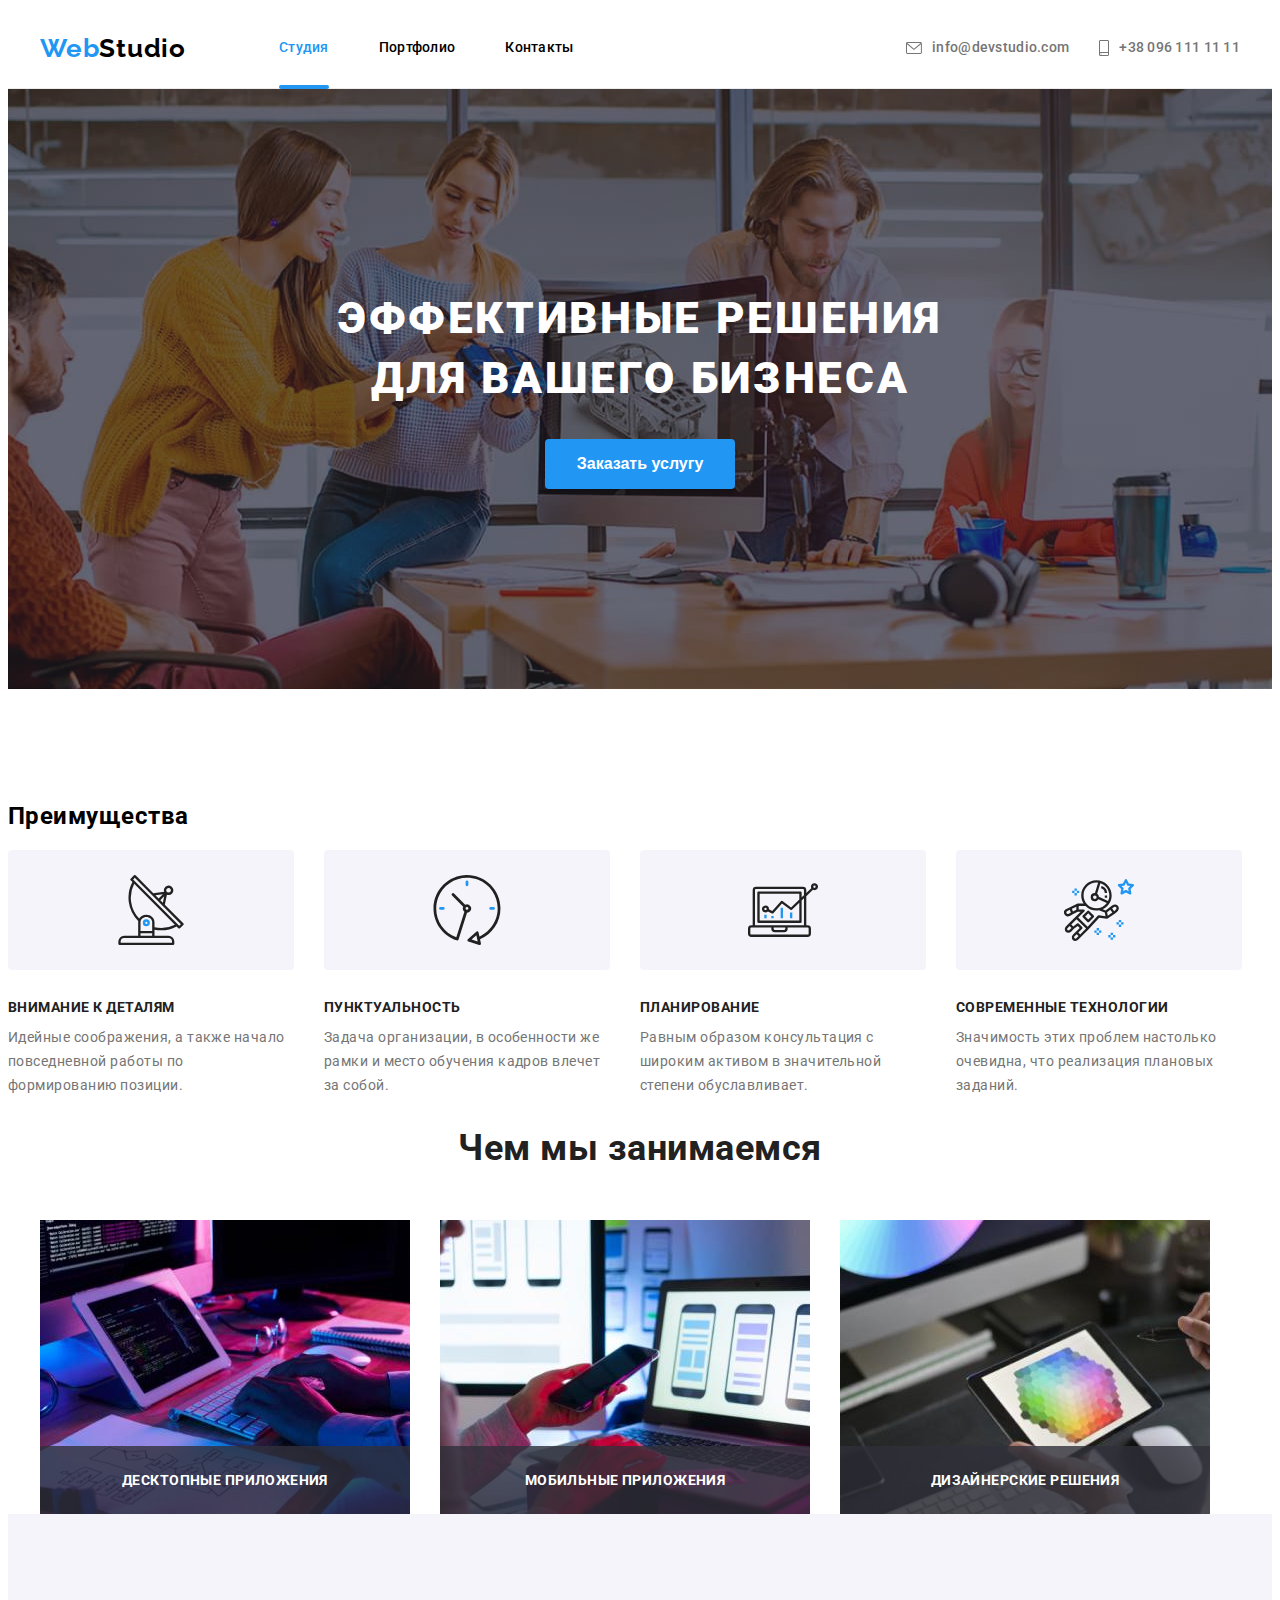
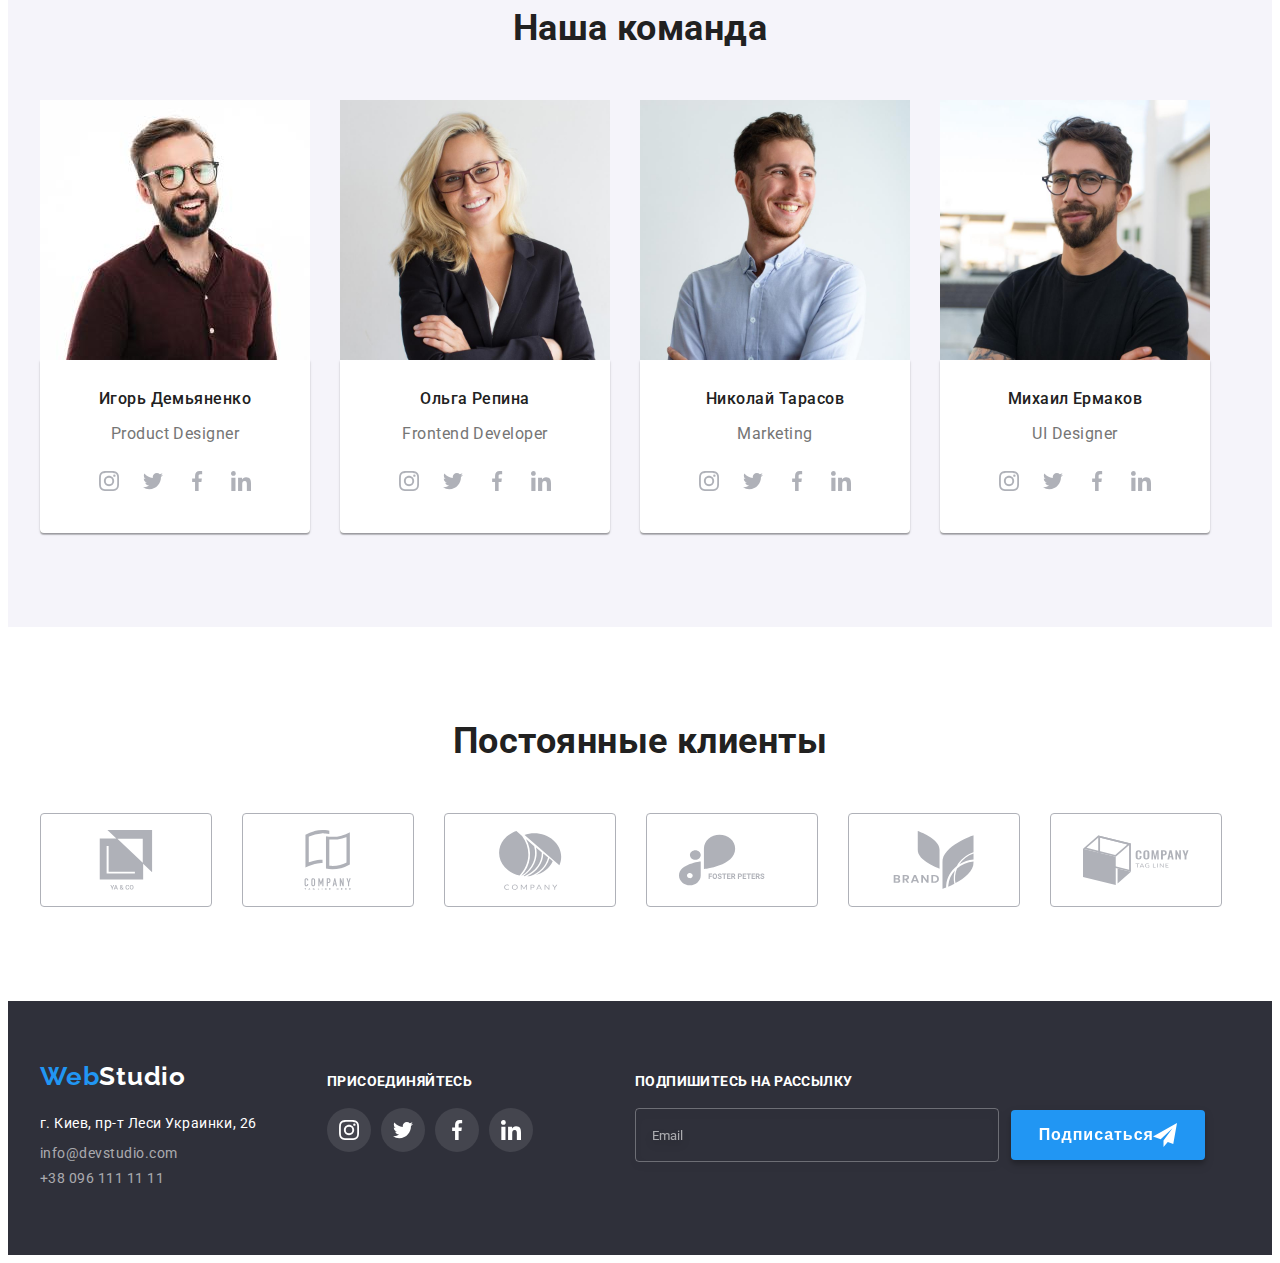
==== commit b8938899: "редактирует" ====
--- a/index.html
+++ b/index.html
@@ -137,8 +137,8 @@
 
         <!-- section Наши Преимущества  -->
         <section class="section-quality">
-            <div class="container">
-                <h2 class="container__visually-hidden">Преимущества</h2>
+            <div class="quality">
+                <h2 class="quality__visually-hidden">Преимущества</h2>
                 <ul class="list">
                     <li class="list__quality-item">
                         <div class="box-icon">
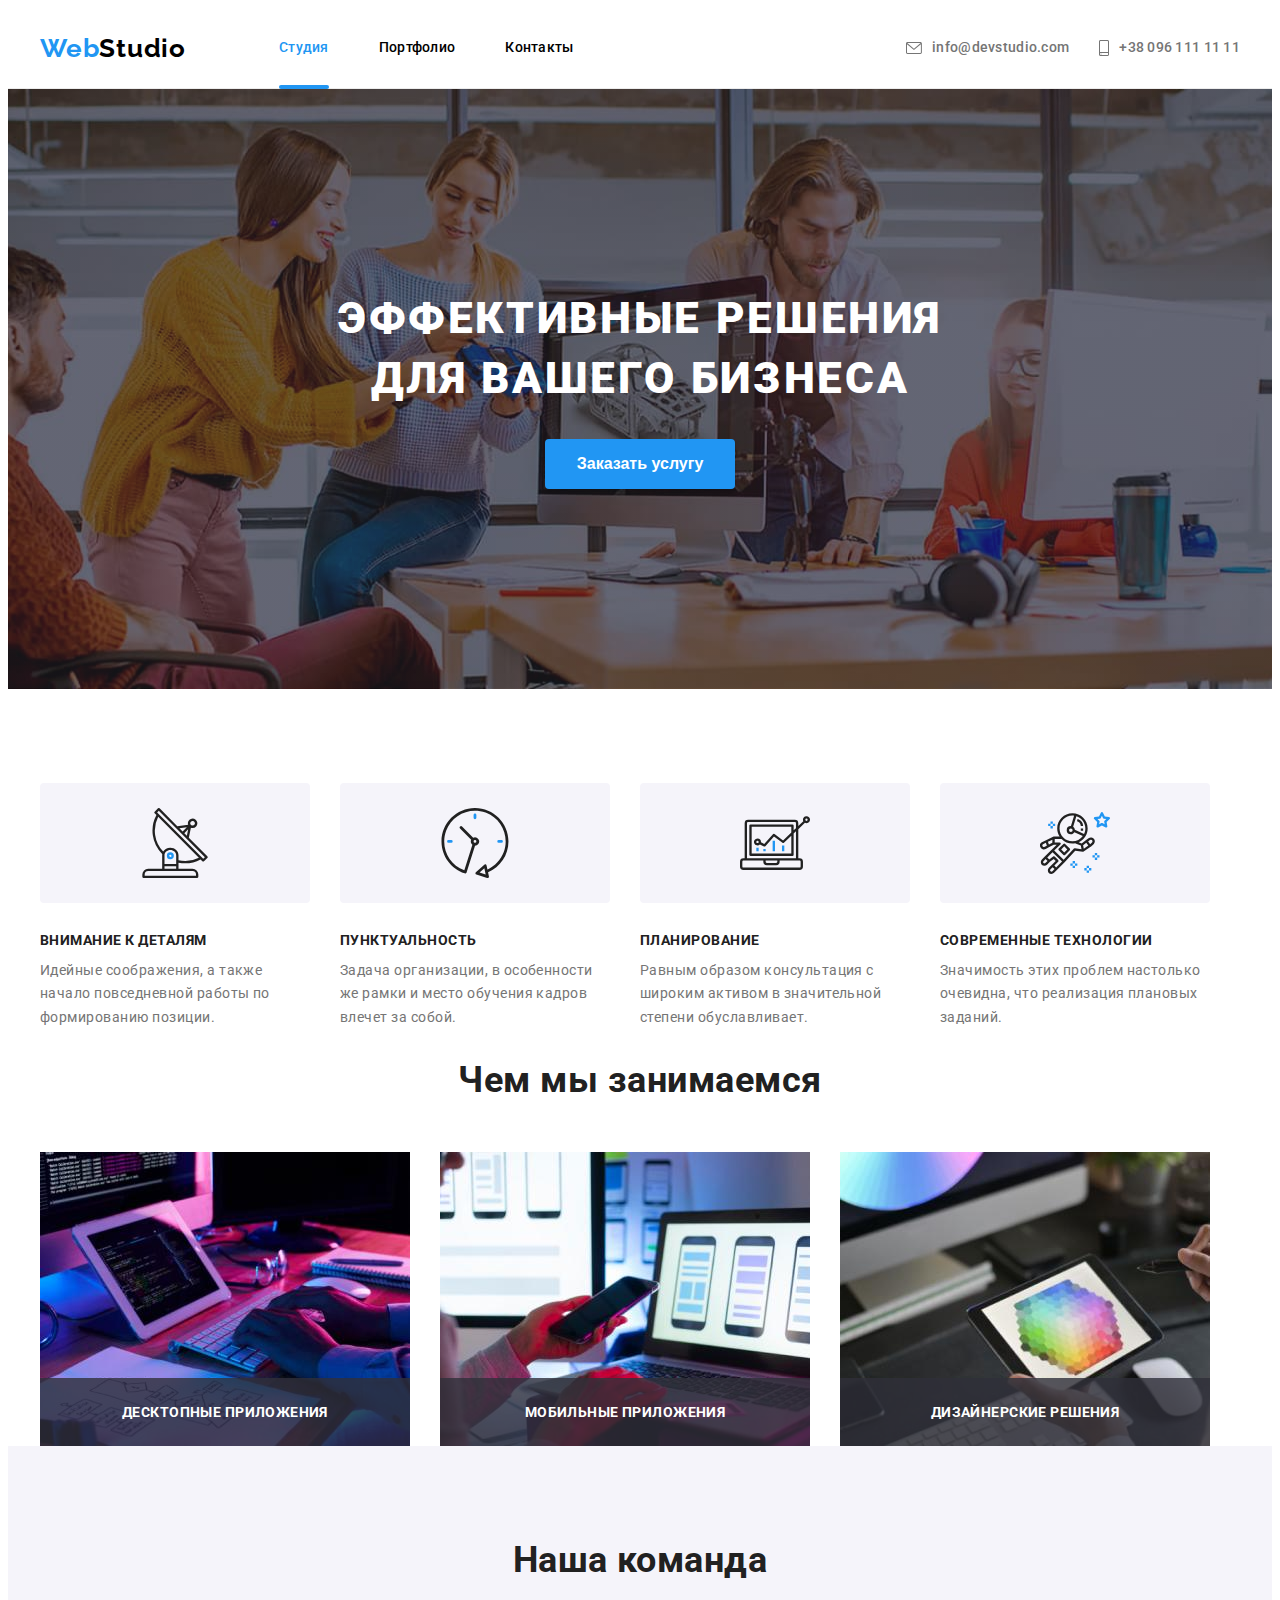
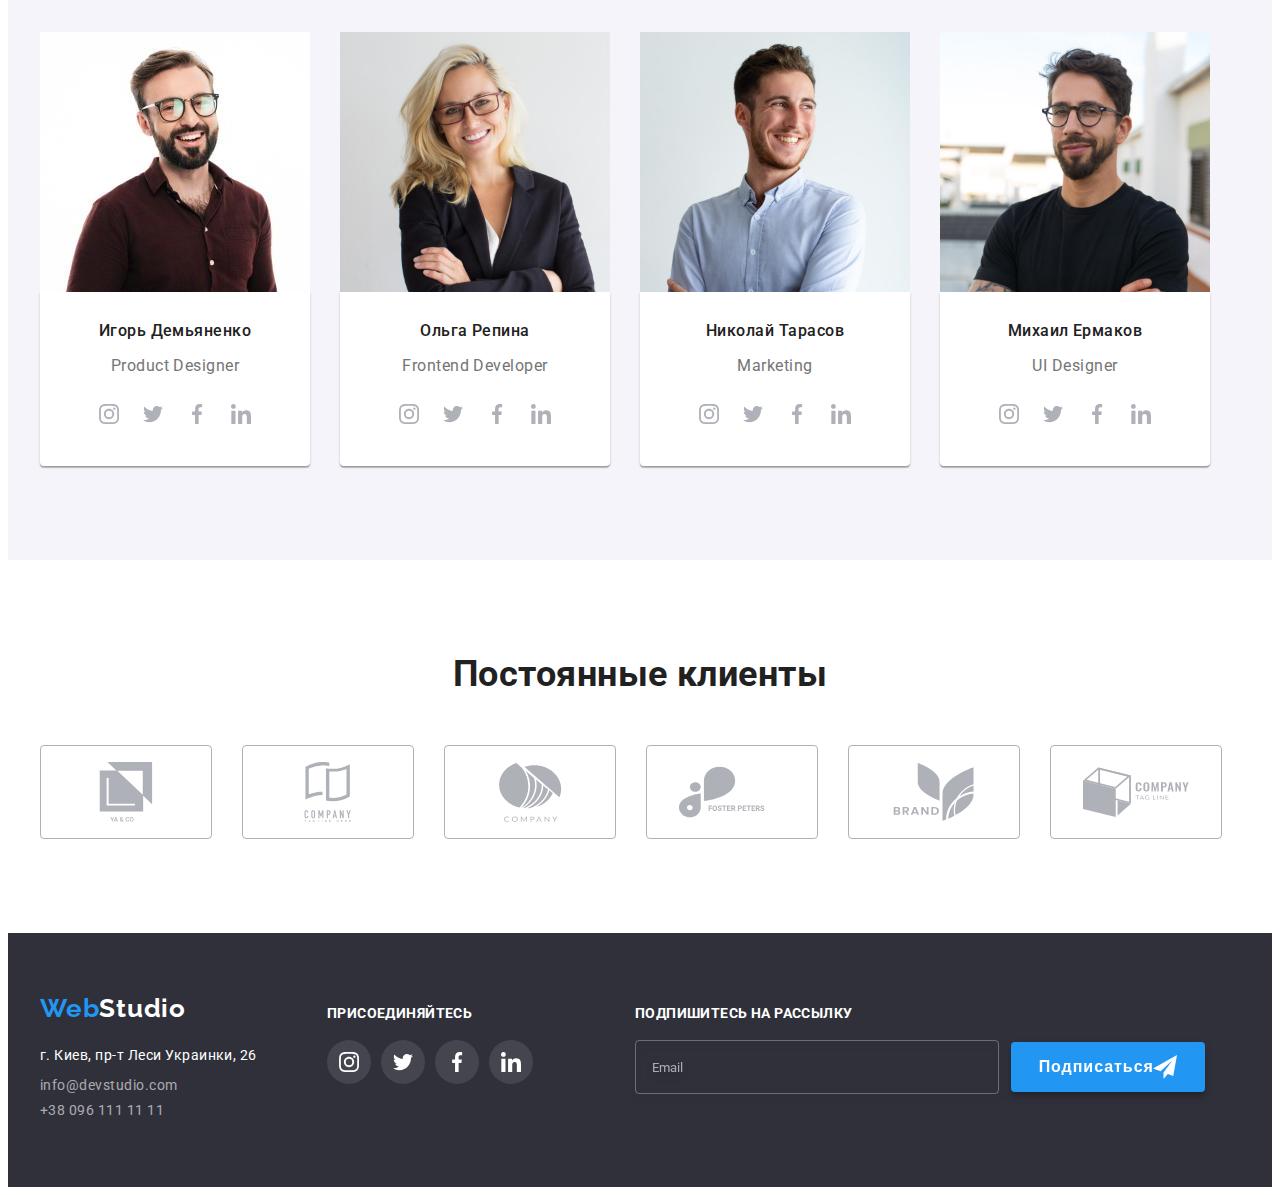
==== commit af08cc2e: "вносит корректировки" ====
--- a/index.html
+++ b/index.html
@@ -137,8 +137,8 @@
 
         <!-- section Наши Преимущества  -->
         <section class="section-quality">
-            <div class="quality">
-                <h2 class="quality__visually-hidden">Преимущества</h2>
+            <div class="container-quality">
+                <h2 class="container-quality__visually-hidden">Преимущества</h2>
                 <ul class="list">
                     <li class="list__quality-item">
                         <div class="box-icon">
--- a/css/main.min.css
+++ b/css/main.min.css
@@ -1 +1 @@
-body{font-family:Roboto,sans-serif;background-color:#fff;letter-spacing:.03em}img{display:block}.link{text-decoration:none}.list{display:-webkit-box;display:-ms-flexbox;display:flex;-ms-flex-wrap:wrap;flex-wrap:wrap;-webkit-box-align:center;-ms-flex-align:center;align-items:center;list-style:none;padding:0;margin:0}.container-team__title,.hero-container__title,.covorker__title,.portfolio-title,.portfolio-text,.quality-title,.container-doing__title,.container-clients__title,.quality-paragraph,.not-displayed,.futer-title{padding:0px;margin:0px}.logo{text-decoration:none;font-family:Raleway,sans-serif;font-weight:700;font-size:26px;line-height:1.19;letter-spacing:.03em;color:var(--logo-text-color)}.logo--accent{text-decoration:none;color:#2196f3}.logo--white{display:inline-block;font-family:Raleway,sans-serif;font-weight:700;font-size:26px;line-height:1.19;letter-spacing:.03em;margin-bottom:20px;text-decoration:none;color:#fff}.navigate>.logo{margin-right:93px}.header{border-bottom:1px solid #ececec}.header__container{width:1200px;margin-left:auto;margin-right:auto;padding-left:15px;padding-right:15px;display:-webkit-box;display:-ms-flexbox;display:flex;-webkit-box-align:center;-ms-flex-align:center;align-items:center}.navigate{display:-webkit-box;display:-ms-flexbox;display:flex;-webkit-box-align:center;-ms-flex-align:center;align-items:center}.btn-item:not(:last-child){margin-right:8px}.navlist{display:-webkit-box;display:-ms-flexbox;display:flex;-ms-flex-wrap:wrap;flex-wrap:wrap;-webkit-box-align:center;-ms-flex-align:center;align-items:center;list-style:none;margin:0;padding:0}.navlist__site:not(:last-child){margin-right:50px}.navlist__site{display:block;padding-top:32px;padding-bottom:32px;font-weight:500;font-size:14px;line-height:1.14;letter-spacing:.02em;list-style:none}.navlist__site--current{padding:0}.navlist__link{text-decoration:none;font-weight:500;font-size:14px;line-height:1.14;letter-spacing:.02em;color:var(--title-text-color);-webkit-transition:color 250ms cubic-bezier(0.4, 0, 0.2, 1);transition:color 250ms cubic-bezier(0.4, 0, 0.2, 1)}.navlist__link--active{position:relative;display:block;padding-top:32px;padding-bottom:32px;-webkit-text-decoration-line:none;text-decoration-line:none}.navlist__link--active::after{position:absolute;content:"";left:0;bottom:-1%;width:100%;height:4px;background:#2196f3;border-radius:2px}.header-contact{display:-webkit-box;display:-ms-flexbox;display:flex;-ms-flex-wrap:wrap;flex-wrap:wrap;-webkit-box-align:center;-ms-flex-align:center;align-items:center;margin:0;padding:0;list-style:none;text-decoration:none}.header-contact__link{display:-webkit-box;display:-ms-flexbox;display:flex;-webkit-box-pack:center;-ms-flex-pack:center;justify-content:center;-webkit-box-align:center;-ms-flex-align:center;align-items:center;padding-top:32px;padding-bottom:32px;font-weight:500;font-size:14px;line-height:1.14;letter-spacing:.02em;text-decoration:none;color:#757575;-webkit-transition:color 250ms cubic-bezier(0.4, 0, 0.2, 1);transition:color 250ms cubic-bezier(0.4, 0, 0.2, 1)}.header-contact__link:hover,.header-contact__link:focus{color:#2196f3}.navlist__link:hover,.navlist__link:focus{color:#2196f3}.navlist__site--current>.navlist__link--active{color:#2196f3}.icon-page{fill:currentColor}.header-contact{margin-left:auto}.header-contact__list:not(:last-child){margin-right:30px}.header-contact__icon{margin-right:10px;fill:currentColor}.header-contact__link:hover.header-contact__icon,.header-contact__link:focus.header-contact__icon{color:#2196f3}.hero{padding-top:94px;padding-bottom:94px;background-color:#c4c4c4;text-align:center}.hero--overlay{max-width:1600px;margin-left:auto;margin-right:auto;padding-top:200px;padding-bottom:200px;background-image:-webkit-gradient(linear, left top, right top, from(rgba(47, 48, 58, 0.4)), to(rgba(47, 48, 58, 0.4))),url(../images/img_main_page/bg_hero_copy.jpeg);background-image:linear-gradient(to right, rgba(47, 48, 58, 0.4), rgba(47, 48, 58, 0.4)),url(../images/img_main_page/bg_hero_copy.jpeg);background-repeat:no-repeat;background-position:center;background-size:cover}.hero-container{width:1200px;margin-left:auto;margin-right:auto;padding-left:15px;padding-right:15px}.hero-container__title{margin-top:0;margin-bottom:30px;font-weight:900;font-size:44px;line-height:1.36;letter-spacing:.06em;color:#fff;text-align:center;text-transform:uppercase}.btn{display:-webkit-inline-box;display:-ms-inline-flexbox;display:inline-flex;-webkit-box-align:center;-ms-flex-align:center;align-items:center;border:none;cursor:pointer;position:relative;border-radius:4px}.hero-container__button{-webkit-box-shadow:0px 4px 4px rgba(0,0,0,.15);box-shadow:0px 4px 4px rgba(0,0,0,.15);padding:10px 32px;font-weight:700;font-size:16px;line-height:1.87;text-align:center;color:#fff;background-color:#2196f3;-webkit-transition:color 250ms cubic-bezier(0.4, 0, 0.2, 1);transition:color 250ms cubic-bezier(0.4, 0, 0.2, 1)}.hero-container__button:hover,.hero-container__button:focus{background-color:#188ce8}.backdrop{position:fixed;top:0;left:0;width:100%;height:100%;background:rgba(0,0,0,.5);opacity:1;-webkit-transition:opacity 250ms cubic-bezier(0.4, 0, 0.2, 1);transition:opacity 250ms cubic-bezier(0.4, 0, 0.2, 1)}.backdrop.is-hidden{visibility:hidden;opacity:0;pointer-events:none}.modal{position:absolute;top:50%;left:50%;padding:40px;text-align:left;min-width:528px;min-height:581px;background-color:#fff;-webkit-box-shadow:0px 1px 3px rgba(0,0,0,.12),0px 1px 1px rgba(0,0,0,.14),0px 2px 1px rgba(0,0,0,.2);box-shadow:0px 1px 3px rgba(0,0,0,.12),0px 1px 1px rgba(0,0,0,.14),0px 2px 1px rgba(0,0,0,.2);border-radius:4px;-webkit-transform:translate(-50%, -50%) scaleX(1);transform:translate(-50%, -50%) scaleX(1);-webkit-transition:-webkit-transform 250ms cubic-bezier(0.4, 0, 0.2, 1);transition:-webkit-transform 250ms cubic-bezier(0.4, 0, 0.2, 1);transition:transform 250ms cubic-bezier(0.4, 0, 0.2, 1);transition:transform 250ms cubic-bezier(0.4, 0, 0.2, 1), -webkit-transform 250ms cubic-bezier(0.4, 0, 0.2, 1)}.backdrop.is-hidden .modal{-webkit-transform:translate(-50%, -50%) scaleX(0);transform:translate(-50%, -50%) scaleX(0)}.modal-title{font-weight:700;font-size:20px;line-height:1.15;letter-spacing:.03em;text-align:center;margin-bottom:12px;color:#212121}.modal-close{position:absolute;display:-webkit-box;display:-ms-flexbox;display:flex;-webkit-box-align:center;-ms-flex-align:center;align-items:center;-webkit-box-pack:center;-ms-flex-pack:center;justify-content:center;padding:0;top:8px;right:8px;width:30px;height:30px;border:1px solid rgba(0,0,0,.1);border-radius:50%;background-color:rgba(0,0,0,0);-webkit-transition:border 250ms cubic-bezier(0.4, 0, 0.2, 1);transition:border 250ms cubic-bezier(0.4, 0, 0.2, 1);cursor:pointer}.modal-close__svg{-webkit-transition:fill 250ms cubic-bezier(0.4, 0, 0.2, 1);transition:fill 250ms cubic-bezier(0.4, 0, 0.2, 1)}.modal-close:hover .modal-close__svg,.modal-close:focus .modal-close__svg{fill:#2196f3}.form-data{display:-webkit-box;display:-ms-flexbox;display:flex;-webkit-box-orient:vertical;-webkit-box-direction:normal;-ms-flex-direction:column;flex-direction:column;-webkit-box-pack:center;-ms-flex-pack:center;justify-content:center}.form-data__box{position:relative;display:-webkit-box;display:-ms-flexbox;display:flex;-webkit-box-orient:vertical;-webkit-box-direction:normal;-ms-flex-direction:column;flex-direction:column;-webkit-box-align:start;-ms-flex-align:start;align-items:flex-start;margin-bottom:10px}.form-data__label{margin-bottom:4px;font-size:12px;line-height:1.16;letter-spacing:.01em;color:#757575}.form-data__input{width:448px;padding:11px 12px 11px 42px;outline:rgba(0,0,0,0);color:#757575;border:1px solid rgba(33,33,33,.2);border-radius:4px;-webkit-transition:border 250ms cubic-bezier(0.4, 0, 0.2, 1);transition:border 250ms cubic-bezier(0.4, 0, 0.2, 1)}.form-data__icon{position:absolute;left:12px;bottom:11px;fill:#212121;-webkit-transition:fill 250ms cubic-bezier(0.4, 0, 0.2, 1);transition:fill 250ms cubic-bezier(0.4, 0, 0.2, 1)}.form-data__comment-box{position:relative;display:-webkit-box;display:-ms-flexbox;display:flex;-webkit-box-orient:vertical;-webkit-box-direction:normal;-ms-flex-direction:column;flex-direction:column;-webkit-box-align:start;-ms-flex-align:start;align-items:flex-start;margin-bottom:20px;width:100%}textarea{width:100%;height:120px;padding:12px 16px;font-size:12px;outline:rgba(0,0,0,0);line-height:1.16;letter-spacing:.01em;color:rgba(117,117,117,.5);border:1px solid rgba(33,33,33,.2);border-radius:4px;-webkit-transition:border 250ms cubic-bezier(0.4, 0, 0.2, 1);transition:border 250ms cubic-bezier(0.4, 0, 0.2, 1);resize:none}.form-data__confirm-label{position:relative;display:-webkit-box;display:-ms-flexbox;display:flex;-webkit-box-pack:center;-ms-flex-pack:center;justify-content:center;-webkit-box-align:center;-ms-flex-align:center;align-items:center;margin-bottom:30px;font-size:14px;width:423px;line-height:1.71;letter-spacing:.03em;color:#757575}.form-data__input:not(:-moz-placeholder-shown), textarea:not(:-moz-placeholder-shown){border:1px solid #2196f3}.form-data__input:not(:-ms-input-placeholder), textarea:not(:-ms-input-placeholder){border:1px solid #2196f3}.form-data__input:hover,.form-data__input:focus,textarea:hover,textarea:focus,.form-data__input:not(:placeholder-shown),textarea:not(:placeholder-shown){border:1px solid #2196f3}.form-data__input:not(:-moz-placeholder-shown)+.form-data__icon{fill:#2196f3}.form-data__input:not(:-ms-input-placeholder)+.form-data__icon{fill:#2196f3}.form-data__input:hover+.form-data__icon,.form-data__input:focus+.form-data__icon,.form-data__input:not(:placeholder-shown)+.form-data__icon{fill:#2196f3}.form-icon:not(:-moz-placeholder-shown){color:#2196f3}.form-icon:not(:-ms-input-placeholder){color:#2196f3}.form-icon:not(:placeholder-shown){color:#2196f3}.form-box.comment{margin-bottom:0}.form-data__confirm-label{display:-webkit-box;display:-ms-flexbox;display:flex;-webkit-box-align:center;-ms-flex-align:center;align-items:center;-webkit-box-pack:center;-ms-flex-pack:center;justify-content:center;width:443px;height:24px;font-size:14px;margin-bottom:30px;line-height:1.71;letter-spacing:.03em;color:#757575}.form-data__confirm-accent{-webkit-text-decoration-line:underline;text-decoration-line:underline;color:#2196f3;cursor:pointer}.form-data__confirm-input{-wekit-appearance:none;-moz-appearance:none;-webkit-appearance:none;appearance:none}.form-data__confirm-input{position:absolute;top:5px;left:1px}.form-data__confirm-item{display:-webkit-box;display:-ms-flexbox;display:flex;-webkit-box-align:center;-ms-flex-align:center;align-items:center;-webkit-box-pack:center;-ms-flex-pack:center;justify-content:center;width:16px;height:15px;margin-right:8px;border:2px solid #212121;border-radius:2px}.form-data__confirm-icon{fill:#fff}.form-data__confirm-input:checked+.form-data__confirm-item{background-color:#2196f3;border:2px solid #2196f3}.form-data__submit{padding:10px 55px;margin-left:auto;margin-right:auto;min-height:50px;min-width:200px;font-weight:700;font-size:16px;line-height:1.87;text-align:center;color:#fff;background-color:#2196f3;-webkit-transition:background-color 250ms cubic-bezier(0.4, 0, 0.2, 1),-webkit-box-shadow 250ms cubic-bezier(0.4, 0, 0.2, 1);transition:background-color 250ms cubic-bezier(0.4, 0, 0.2, 1),-webkit-box-shadow 250ms cubic-bezier(0.4, 0, 0.2, 1);transition:background-color 250ms cubic-bezier(0.4, 0, 0.2, 1),box-shadow 250ms cubic-bezier(0.4, 0, 0.2, 1);transition:background-color 250ms cubic-bezier(0.4, 0, 0.2, 1),box-shadow 250ms cubic-bezier(0.4, 0, 0.2, 1),-webkit-box-shadow 250ms cubic-bezier(0.4, 0, 0.2, 1)}.form-data__submit:hover,.form-data__submit:focus{background-color:#188ce8;-webkit-box-shadow:0px 4px 4px rgba(0,0,0,.15);box-shadow:0px 4px 4px rgba(0,0,0,.15)}.section-quality{padding-top:94px;padding-bottom:94px;padding-bottom:0}.container__visually-hidden{position:absolute;width:1px;height:1px;margin:-1px;border:0;padding:0;white-space:nowrap;-webkit-clip-path:inset(100%);clip-path:inset(100%);clip:rect(0 0 0 0);overflow:hidden}.list>.list__quality-item{-ms-flex-preferred-size:calc(25% - 30px);flex-basis:calc(25% - 30px)}.list__quality-item{margin-right:30px}.list__quality-item:last-child{margin-right:0}.list__quality-item{margin-right:30px;margin-bottom:30px}.box-icon{display:-webkit-box;display:-ms-flexbox;display:flex;-webkit-box-pack:center;-ms-flex-pack:center;justify-content:center;-webkit-box-align:center;-ms-flex-align:center;align-items:center;margin-bottom:30px;height:120px;background-color:#f5f4fa;border-radius:4px}.quality-paragraph{margin:auto}.quality-title{margin-bottom:10px;font-weight:700;font-size:14px;line-height:1.14;text-transform:uppercase;color:#212121}.quality-paragraph{font-size:14px;line-height:1.71;color:#757575}.container-doing{width:1200px;margin-left:auto;margin-right:auto;padding-left:15px;padding-right:15px}.container-doing__title{font-size:36px;line-height:1.16;color:#212121;margin-bottom:50px;text-align:center;color:#212121}.list__specialization{position:relative}.list__specialization:not(:last-child){margin-right:30px}.list__card-title{position:absolute;padding:27px 0;width:100%;left:0;bottom:0;margin:0;font-weight:700;font-size:14px;line-height:1;text-align:center;letter-spacing:.03em;text-transform:uppercase;color:#fff;background-color:rgba(47,48,58,.8)}.team-section{padding-top:94px;padding-bottom:94px;background-color:#f5f4fa}.container-team{width:1200px;margin-left:auto;margin-right:auto;padding-left:15px;padding-right:15px}.container-team__title{font-weight:700;font-size:36px;line-height:1.16;margin-bottom:50px;text-align:center;color:#212121}.list-covorker{display:-webkit-box;display:-ms-flexbox;display:flex;-ms-flex-wrap:wrap;flex-wrap:wrap;-webkit-box-align:center;-ms-flex-align:center;align-items:center;list-style:none;padding:0;margin:0}.list-covorker__item{background-color:#fff}.covorker__box{padding:30px 15px;-webkit-box-shadow:0px 1px 3px rgba(0,0,0,.12),0px 1px 1px rgba(0,0,0,.14),0px 2px 1px rgba(0,0,0,.2);box-shadow:0px 1px 3px rgba(0,0,0,.12),0px 1px 1px rgba(0,0,0,.14),0px 2px 1px rgba(0,0,0,.2);border-radius:0px 0px 4px 4px}.list-covorker__item:not(:last-child){margin-right:30px}.covorker__title{margin-bottom:10px;font-weight:500;font-size:16px;line-height:1.18;text-align:center;color:#212121}.covorker__paragraph{margin-bottom:16px;font-size:16px;line-height:1.18;text-align:center;color:#757575}.socials__list{display:-webkit-box;display:-ms-flexbox;display:flex;-ms-flex-wrap:wrap;flex-wrap:wrap;-webkit-box-align:center;-ms-flex-align:center;align-items:center;-webkit-box-pack:center;-ms-flex-pack:center;justify-content:center;list-style:none;padding:0;margin:0}.social__item{margin-right:10px}.socials__item:last-child{margin-right:0}.socials__link{display:-webkit-box;display:-ms-flexbox;display:flex;-webkit-box-pack:center;-ms-flex-pack:center;justify-content:center;-webkit-box-align:center;-ms-flex-align:center;align-items:center;-ms-flex-preferred-size:calc(25% - 10px);flex-basis:calc(25% - 10px);width:44px;height:44px;border-radius:50%;background-color:rgba(0,0,0,0);-webkit-transition:background-color 250ms cubic-bezier(0.4, 0, 0.2, 1);transition:background-color 250ms cubic-bezier(0.4, 0, 0.2, 1)}.socials__link:hover,.socials__link:focus{background-color:#2196f3}.socials__icon{fill:#afb1b8;-webkit-transition:fill 250ms cubic-bezier(0.4, 0, 0.2, 1);transition:fill 250ms cubic-bezier(0.4, 0, 0.2, 1)}.socials__link:hover .socials__icon,.socials__link:focus .socials__icon{fill:#fff}.section-clients{padding-top:94px;padding-bottom:94px}.container-clients{width:1200px;margin-left:auto;margin-right:auto;padding-left:15px;padding-right:15px}.container-clients__title{margin-bottom:50px;font-weight:700;font-size:36px;line-height:1.16;text-align:center;color:#212121}.clients-list{display:-webkit-box;display:-ms-flexbox;display:flex;-webkit-box-align:center;-ms-flex-align:center;align-items:center;-ms-flex-wrap:wrap;flex-wrap:wrap;gap:30px;list-style:none;padding:0;margin:0}.clients-list__item{display:-webkit-box;display:-ms-flexbox;display:flex;-webkit-box-align:center;-ms-flex-align:center;align-items:center;-webkit-box-pack:center;-ms-flex-pack:center;justify-content:center;width:170px;height:92px;border:1px solid #afb1b8;color:#afb1b8;border-radius:4px;cursor:pointer;-webkit-transition:color 250ms cubic-bezier(0.4, 0, 0.2, 1);transition:color 250ms cubic-bezier(0.4, 0, 0.2, 1);-webkit-transition:border-color 250ms cubic-bezier(0.4, 0, 0.2, 1);transition:border-color 250ms cubic-bezier(0.4, 0, 0.2, 1)}.clients-list__item:hover{color:#2196f3;border-color:#2196f3}.clients-list__icon{fill:currentColor}.footer{-webkit-box-pack:start;-ms-flex-pack:start;justify-content:flex-start;-webkit-box-align:baseline;-ms-flex-align:baseline;align-items:baseline;padding-top:60px;padding-bottom:60px;background:#2f303a}.footer__container{width:1200px;margin-left:auto;margin-right:auto;padding-left:15px;padding-right:15px;display:-webkit-box;display:-ms-flexbox;display:flex;-ms-flex-wrap:wrap;flex-wrap:wrap;-webkit-box-align:center;-ms-flex-align:center;align-items:center;list-style:none}.footer__list{display:-webkit-box;display:-ms-flexbox;display:flex;-ms-flex-wrap:wrap;flex-wrap:wrap;-webkit-box-align:center;-ms-flex-align:center;align-items:center;padding:0;margin:0}.footer__box{display:list-item}.address{margin-bottom:9px;font-style:normal;font-size:14px;line-height:1.71;color:#fff}.contact{display:block;list-style:none;padding:0;margin:0;font-size:14px;text-decoration:none;color:rgba(255,255,255,.6)}.contact__link{margin-bottom:9px}.contact__text{font-size:14px;text-decoration:none;color:rgba(255,255,255,.6)}.footer__box:not(:last-child){margin-right:70px}.footer-custom{margin-left:32px}.footer-title{margin-top:0;margin-bottom:20px;font-weight:700;font-size:14px;line-height:1;letter-spacing:.03em;text-align:start;text-transform:uppercase;color:#fff}.footer-list{display:-webkit-box;display:-ms-flexbox;display:flex;-webkit-box-align:start;-ms-flex-align:start;align-items:flex-start;-webkit-box-pack:center;-ms-flex-pack:center;justify-content:center;list-style:none;padding-left:0;padding-bottom:30px;margin:0}.footer-list__socials-item{margin-right:10px}.footer-list__socials-item:last-child{margin-right:0}.footer-socials-link{display:-webkit-box;display:-ms-flexbox;display:flex;-webkit-box-pack:center;-ms-flex-pack:center;justify-content:center;-webkit-box-align:center;-ms-flex-align:center;align-items:center;-ms-flex-preferred-size:calc(25% - 10px);flex-basis:calc(25% - 10px);width:44px;height:44px;border-radius:50%;background:rgba(255,255,255,.1);-webkit-transition:background-color 250ms cubic-bezier(0.4, 0, 0.2, 1);transition:background-color 250ms cubic-bezier(0.4, 0, 0.2, 1)}.footer-socials-link:hover,.footer-socials-link:hover:focus{background-color:#2196f3}.footer-socials-icon{fill:#fff}.footer-socials-link:hover .footer-socials-icon,.footer-socials-link:focus .footer-socials-icon{fill:#fff}.form-footer{position:relative;display:-webkit-box;display:-ms-flexbox;display:flex;-webkit-box-align:center;-ms-flex-align:center;align-items:center;-webkit-box-pack:justify;-ms-flex-pack:justify;justify-content:space-between;width:570px;margin-bottom:20px;padding:0;background-color:rgba(0,0,0,0);-webkit-box-sizing:border-box;box-sizing:border-box;-webkit-filter:drop-shadow(0px 4px 4px rgba(0, 0, 0, 0.15));filter:drop-shadow(0px 4px 4px rgba(0, 0, 0, 0.15));border-radius:4px}.form-footer__visually-hidden{position:absolute;width:1px;height:1px;margin:-1px;border:0;padding:0;white-space:nowrap;-webkit-clip-path:inset(100%);clip-path:inset(100%);clip:rect(0 0 0 0);overflow:hidden}.footer-input{font-family:inherit;width:358px;height:50px;margin-right:12px;padding-left:16px;border:1px solid rgba(255,255,255,.3);background-color:rgba(0,0,0,0);-webkit-filter:drop-shadow(0px 4px 4px rgba(0, 0, 0, 0.15));filter:drop-shadow(0px 4px 4px rgba(0, 0, 0, 0.15));border-radius:4px}.footer-input::-webkit-input-placeholder{color:rgba(255,255,255,.6)}.footer-input::-moz-placeholder{color:rgba(255,255,255,.6)}.footer-input:-ms-input-placeholder{color:rgba(255,255,255,.6)}.footer-input::-ms-input-placeholder{color:rgba(255,255,255,.6)}.footer-input::placeholder{color:rgba(255,255,255,.6)}.footer-send{position:absolute;right:28px;top:13px;fill:#fff}.footer-submit{-webkit-appearance:none;-moz-appearance:none;appearance:none;width:200px;margin:0;padding:10px 28px;font-weight:700;font-size:16px;line-height:1.87;letter-spacing:.06em;text-align:center;color:#fff;background-color:#2196f3;-webkit-box-shadow:0px 4px 4px rgba(0,0,0,.15);box-shadow:0px 4px 4px rgba(0,0,0,.15);border-radius:4px}.section-portfolio{padding-top:94px;padding-bottom:94px}.section-portfolio__visually-hidden{position:absolute;width:1px;height:1px;margin:-1px;border:0;padding:0;white-space:nowrap;-webkit-clip-path:inset(100%);clip-path:inset(100%);clip:rect(0 0 0 0);overflow:hidden}.container-portfolio{width:1200px;margin-left:auto;margin-right:auto;padding-left:15px;padding-right:15px}.filter{display:-webkit-box;display:-ms-flexbox;display:flex;-ms-flex-wrap:wrap;flex-wrap:wrap;-webkit-box-align:center;-ms-flex-align:center;align-items:center;-webkit-box-pack:center;-ms-flex-pack:center;justify-content:center;list-style:none;padding:0;margin:0;margin-bottom:50px}.filter__btn-item:not(:last-child){margin-right:8px}.filter__button{position:relative;display:-webkit-inline-box;display:-ms-inline-flexbox;display:inline-flex;-webkit-box-align:center;-ms-flex-align:center;align-items:center;border:none;padding:6px 22px;cursor:pointer;font-family:Roboto,sans-serif;font-weight:500;font-size:16px;line-height:1.62;letter-spacing:.03em;text-align:center;border-radius:4px;color:#212121;background-color:#f5f4fa;-webkit-transition:background-color 250ms cubic-bezier(0.4, 0, 0.2, 1),color 250ms cubic-bezier(0.4, 0, 0.2, 1),-webkit-box-shadow 250ms cubic-bezier(0.4, 0, 0.2, 1);transition:background-color 250ms cubic-bezier(0.4, 0, 0.2, 1),color 250ms cubic-bezier(0.4, 0, 0.2, 1),-webkit-box-shadow 250ms cubic-bezier(0.4, 0, 0.2, 1);transition:background-color 250ms cubic-bezier(0.4, 0, 0.2, 1),color 250ms cubic-bezier(0.4, 0, 0.2, 1),box-shadow 250ms cubic-bezier(0.4, 0, 0.2, 1);transition:background-color 250ms cubic-bezier(0.4, 0, 0.2, 1),color 250ms cubic-bezier(0.4, 0, 0.2, 1),box-shadow 250ms cubic-bezier(0.4, 0, 0.2, 1),-webkit-box-shadow 250ms cubic-bezier(0.4, 0, 0.2, 1)}.filter__button:hover,.filter__button:focus{color:#fff;background-color:#2196f3;-webkit-box-shadow:0px 3px 1px rgba(0,0,0,.1),0px 1px 2px rgba(0,0,0,.08),0px 2px 2px rgba(0,0,0,.12);box-shadow:0px 3px 1px rgba(0,0,0,.1),0px 1px 2px rgba(0,0,0,.08),0px 2px 2px rgba(0,0,0,.12)}.card-list{display:-webkit-box;display:-ms-flexbox;display:flex;-ms-flex-wrap:wrap;flex-wrap:wrap;-webkit-box-align:center;-ms-flex-align:center;align-items:center;list-style:none;padding:0;margin:0}.card-list__portfolio{-ms-flex-preferred-size:calc(33.3333333333% - 30px);flex-basis:calc(33.3333333333% - 30px);cursor:pointer;margin-right:30px;margin-bottom:30px;background-color:#fff;-webkit-transition:-webkit-box-shadow 250ms cubic-bezier(0.4, 0, 0.2, 1);transition:-webkit-box-shadow 250ms cubic-bezier(0.4, 0, 0.2, 1);transition:box-shadow 250ms cubic-bezier(0.4, 0, 0.2, 1);transition:box-shadow 250ms cubic-bezier(0.4, 0, 0.2, 1), -webkit-box-shadow 250ms cubic-bezier(0.4, 0, 0.2, 1)}.card-list__portfolio:nth-child(3n){margin-right:0px}.portfolio-thumb{position:relative;display:-webkit-box;display:-ms-flexbox;display:flex;overflow:hidden}.box-action{padding:63px 24px;position:absolute;left:0;bottom:0;width:100%;height:100%;background-color:rgba(33,150,243,.9);opacity:0;-webkit-transform:translateY(100%);transform:translateY(100%);-webkit-transition:opacity 250ms cubic-bezier(0.4, 0, 0.2, 1),-webkit-transform 250ms cubic-bezier(0.4, 0, 0.2, 1);transition:opacity 250ms cubic-bezier(0.4, 0, 0.2, 1),-webkit-transform 250ms cubic-bezier(0.4, 0, 0.2, 1);transition:transform 250ms cubic-bezier(0.4, 0, 0.2, 1),opacity 250ms cubic-bezier(0.4, 0, 0.2, 1);transition:transform 250ms cubic-bezier(0.4, 0, 0.2, 1),opacity 250ms cubic-bezier(0.4, 0, 0.2, 1),-webkit-transform 250ms cubic-bezier(0.4, 0, 0.2, 1)}.box-action__text{font-size:18px;line-height:1.55;letter-spacing:.03em;color:#fff}.card-list__portfolio:hover.portfolio-thumb>.box-action,.card-list__portfolio:hover .portfolio-thumb>.box-action{opacity:1;-webkit-transform:translateY(0);transform:translateY(0)}.card-list__portfolio:hover,.card-list__portfolio:focus{-webkit-box-shadow:0px 1px 1px rgba(0,0,0,.12),0px 4px 4px rgba(0,0,0,.06),1px 4px 6px rgba(0,0,0,.16);box-shadow:0px 1px 1px rgba(0,0,0,.12),0px 4px 4px rgba(0,0,0,.06),1px 4px 6px rgba(0,0,0,.16)}.portfolio-box{padding:20px 24px;border-left:1px solid #eee;border-right:1px solid #eee;border-bottom:1px solid #eee;background-color:#fff}.portfolio-box__title{margin-bottom:4px;font-size:18px;line-height:2;letter-spacing:.06em;color:#212121}.portfolio-box__text{font-size:16px;line-height:1.87;letter-spacing:.06em;color:#757575}/*# sourceMappingURL=main.min.css.map */+body{font-family:Roboto,sans-serif;background-color:#fff;letter-spacing:.03em}img{display:block}.link{text-decoration:none}.list{display:-webkit-box;display:-ms-flexbox;display:flex;-ms-flex-wrap:wrap;flex-wrap:wrap;-webkit-box-align:center;-ms-flex-align:center;align-items:center;list-style:none;padding:0;margin:0}.container-team__title,.hero-container__title,.covorker__title,.portfolio-title,.portfolio-text,.quality-title,.container-doing__title,.container-clients__title,.quality-paragraph,.not-displayed,.futer-title{padding:0px;margin:0px}.logo{text-decoration:none;font-family:Raleway,sans-serif;font-weight:700;font-size:26px;line-height:1.19;letter-spacing:.03em;color:var(--logo-text-color)}.logo--accent{text-decoration:none;color:#2196f3}.logo--white{display:inline-block;font-family:Raleway,sans-serif;font-weight:700;font-size:26px;line-height:1.19;letter-spacing:.03em;margin-bottom:20px;text-decoration:none;color:#fff}.navigate>.logo{margin-right:93px}.header{border-bottom:1px solid #ececec}.header .header__container{width:1200px;margin-left:auto;margin-right:auto;padding-left:15px;padding-right:15px;display:-webkit-box;display:-ms-flexbox;display:flex;-webkit-box-align:center;-ms-flex-align:center;align-items:center}.navigate{display:-webkit-box;display:-ms-flexbox;display:flex;-webkit-box-align:center;-ms-flex-align:center;align-items:center}.btn-item:not(:last-child){margin-right:8px}.navlist{display:-webkit-box;display:-ms-flexbox;display:flex;-ms-flex-wrap:wrap;flex-wrap:wrap;-webkit-box-align:center;-ms-flex-align:center;align-items:center;list-style:none;margin:0;padding:0}.navlist__site:not(:last-child){margin-right:50px}.navlist__site{display:block;padding-top:32px;padding-bottom:32px;font-weight:500;font-size:14px;line-height:1.14;letter-spacing:.02em;list-style:none}.navlist__site--current{padding:0}.navlist__link{text-decoration:none;font-weight:500;font-size:14px;line-height:1.14;letter-spacing:.02em;color:var(--title-text-color);-webkit-transition:color 250ms cubic-bezier(0.4, 0, 0.2, 1);transition:color 250ms cubic-bezier(0.4, 0, 0.2, 1)}.navlist__link:hover,.navlist__link:focus{color:#2196f3}.navlist__link--active{position:relative;display:block;padding-top:32px;padding-bottom:32px;-webkit-text-decoration-line:none;text-decoration-line:none}.navlist__link--active::after{position:absolute;content:"";left:0;bottom:-1%;width:100%;height:4px;background:#2196f3;border-radius:2px}.navlist__site--current>.navlist__link--active{color:#2196f3}.header-contact{display:-webkit-box;display:-ms-flexbox;display:flex;-ms-flex-wrap:wrap;flex-wrap:wrap;-webkit-box-align:center;-ms-flex-align:center;align-items:center;margin:0;padding:0;list-style:none;text-decoration:none}.header-contact__link{display:-webkit-box;display:-ms-flexbox;display:flex;-webkit-box-pack:center;-ms-flex-pack:center;justify-content:center;-webkit-box-align:center;-ms-flex-align:center;align-items:center;padding-top:32px;padding-bottom:32px;font-weight:500;font-size:14px;line-height:1.14;letter-spacing:.02em;text-decoration:none;color:#757575;-webkit-transition:color 250ms cubic-bezier(0.4, 0, 0.2, 1);transition:color 250ms cubic-bezier(0.4, 0, 0.2, 1)}.header-contact__link:hover,.header-contact__link:focus{color:#2196f3}.icon-page{fill:currentColor}.header-contact{margin-left:auto}.header-contact .header-contact__list:not(:last-child){margin-right:30px}.header-contact__icon{margin-right:10px;fill:currentColor}.header-contact__link:hover .header-contact__icon,.header-contact__link:focus .header-contact__icon{color:#2196f3}.hero{padding-top:94px;padding-bottom:94px;background-color:#c4c4c4;text-align:center}.hero--overlay{max-width:1600px;margin-left:auto;margin-right:auto;padding-top:200px;padding-bottom:200px;background-image:-webkit-gradient(linear, left top, right top, from(rgba(47, 48, 58, 0.4)), to(rgba(47, 48, 58, 0.4))),url(../images/img_main_page/bg_hero_copy.jpeg);background-image:linear-gradient(to right, rgba(47, 48, 58, 0.4), rgba(47, 48, 58, 0.4)),url(../images/img_main_page/bg_hero_copy.jpeg);background-repeat:no-repeat;background-position:center;background-size:cover}.hero-container{width:1200px;margin-left:auto;margin-right:auto;padding-left:15px;padding-right:15px}.hero-container .hero-container__title{margin-top:0;margin-bottom:30px;font-weight:900;font-size:44px;line-height:1.36;letter-spacing:.06em;color:#fff;text-align:center;text-transform:uppercase}.btn{display:-webkit-inline-box;display:-ms-inline-flexbox;display:inline-flex;-webkit-box-align:center;-ms-flex-align:center;align-items:center;border:none;cursor:pointer;position:relative;border-radius:4px}.hero-container__button{-webkit-box-shadow:0px 4px 4px rgba(0,0,0,.15);box-shadow:0px 4px 4px rgba(0,0,0,.15);padding:10px 32px;font-weight:700;font-size:16px;line-height:1.87;text-align:center;color:#fff;background-color:#2196f3;-webkit-transition:color 250ms cubic-bezier(0.4, 0, 0.2, 1);transition:color 250ms cubic-bezier(0.4, 0, 0.2, 1)}.hero-container__button:hover,.hero-container__button:focus{background-color:#188ce8}.backdrop{position:fixed;top:0;left:0;width:100%;height:100%;background:rgba(0,0,0,.5);opacity:1;-webkit-transition:opacity 250ms cubic-bezier(0.4, 0, 0.2, 1);transition:opacity 250ms cubic-bezier(0.4, 0, 0.2, 1)}.backdrop.is-hidden{visibility:hidden;opacity:0;pointer-events:none}.modal{position:absolute;top:50%;left:50%;padding:40px;text-align:left;min-width:528px;min-height:581px;background-color:#fff;-webkit-box-shadow:0px 1px 3px rgba(0,0,0,.12),0px 1px 1px rgba(0,0,0,.14),0px 2px 1px rgba(0,0,0,.2);box-shadow:0px 1px 3px rgba(0,0,0,.12),0px 1px 1px rgba(0,0,0,.14),0px 2px 1px rgba(0,0,0,.2);border-radius:4px;-webkit-transform:translate(-50%, -50%) scaleX(1);transform:translate(-50%, -50%) scaleX(1);-webkit-transition:-webkit-transform 250ms cubic-bezier(0.4, 0, 0.2, 1);transition:-webkit-transform 250ms cubic-bezier(0.4, 0, 0.2, 1);transition:transform 250ms cubic-bezier(0.4, 0, 0.2, 1);transition:transform 250ms cubic-bezier(0.4, 0, 0.2, 1), -webkit-transform 250ms cubic-bezier(0.4, 0, 0.2, 1)}.backdrop.is-hidden .modal{-webkit-transform:translate(-50%, -50%) scaleX(0);transform:translate(-50%, -50%) scaleX(0)}.modal-title{font-weight:700;font-size:20px;line-height:1.15;letter-spacing:.03em;text-align:center;margin-bottom:12px;color:#212121}.modal-close{position:absolute;display:-webkit-box;display:-ms-flexbox;display:flex;-webkit-box-align:center;-ms-flex-align:center;align-items:center;-webkit-box-pack:center;-ms-flex-pack:center;justify-content:center;padding:0;top:8px;right:8px;width:30px;height:30px;border:1px solid rgba(0,0,0,.1);border-radius:50%;background-color:rgba(0,0,0,0);-webkit-transition:border 250ms cubic-bezier(0.4, 0, 0.2, 1);transition:border 250ms cubic-bezier(0.4, 0, 0.2, 1);cursor:pointer}.modal-close__svg{-webkit-transition:fill 250ms cubic-bezier(0.4, 0, 0.2, 1);transition:fill 250ms cubic-bezier(0.4, 0, 0.2, 1)}.modal-close:hover .modal-close__svg,.modal-close:focus .modal-close__svg{fill:#2196f3}.form-data{display:-webkit-box;display:-ms-flexbox;display:flex;-webkit-box-orient:vertical;-webkit-box-direction:normal;-ms-flex-direction:column;flex-direction:column;-webkit-box-pack:center;-ms-flex-pack:center;justify-content:center}.form-data__box{position:relative;display:-webkit-box;display:-ms-flexbox;display:flex;-webkit-box-orient:vertical;-webkit-box-direction:normal;-ms-flex-direction:column;flex-direction:column;-webkit-box-align:start;-ms-flex-align:start;align-items:flex-start;margin-bottom:10px}.form-data__label{margin-bottom:4px;font-size:12px;line-height:1.16;letter-spacing:.01em;color:#757575}.form-data__input{width:448px;padding:11px 12px 11px 42px;outline:rgba(0,0,0,0);color:#757575;border:1px solid rgba(33,33,33,.2);border-radius:4px;-webkit-transition:border 250ms cubic-bezier(0.4, 0, 0.2, 1);transition:border 250ms cubic-bezier(0.4, 0, 0.2, 1)}.form-data__icon{position:absolute;left:12px;bottom:11px;fill:#212121;-webkit-transition:fill 250ms cubic-bezier(0.4, 0, 0.2, 1);transition:fill 250ms cubic-bezier(0.4, 0, 0.2, 1)}.form-data__comment-box{position:relative;display:-webkit-box;display:-ms-flexbox;display:flex;-webkit-box-orient:vertical;-webkit-box-direction:normal;-ms-flex-direction:column;flex-direction:column;-webkit-box-align:start;-ms-flex-align:start;align-items:flex-start;margin-bottom:20px;width:100%}textarea{width:100%;height:120px;padding:12px 16px;font-size:12px;outline:rgba(0,0,0,0);line-height:1.16;letter-spacing:.01em;color:rgba(117,117,117,.5);border:1px solid rgba(33,33,33,.2);border-radius:4px;-webkit-transition:border 250ms cubic-bezier(0.4, 0, 0.2, 1);transition:border 250ms cubic-bezier(0.4, 0, 0.2, 1);resize:none}.form-data__confirm-label{position:relative;display:-webkit-box;display:-ms-flexbox;display:flex;-webkit-box-pack:center;-ms-flex-pack:center;justify-content:center;-webkit-box-align:center;-ms-flex-align:center;align-items:center;margin-bottom:30px;font-size:14px;width:423px;line-height:1.71;letter-spacing:.03em;color:#757575}.form-data__input:not(:-moz-placeholder-shown), textarea:not(:-moz-placeholder-shown){border:1px solid #2196f3}.form-data__input:not(:-ms-input-placeholder), textarea:not(:-ms-input-placeholder){border:1px solid #2196f3}.form-data__input:hover,.form-data__input:focus,textarea:hover,textarea:focus,.form-data__input:not(:placeholder-shown),textarea:not(:placeholder-shown){border:1px solid #2196f3}.form-data__input:not(:-moz-placeholder-shown)+.form-data__icon{fill:#2196f3}.form-data__input:not(:-ms-input-placeholder)+.form-data__icon{fill:#2196f3}.form-data__input:hover+.form-data__icon,.form-data__input:focus+.form-data__icon,.form-data__input:not(:placeholder-shown)+.form-data__icon{fill:#2196f3}.form-icon:not(:-moz-placeholder-shown){color:#2196f3}.form-icon:not(:-ms-input-placeholder){color:#2196f3}.form-icon:not(:placeholder-shown){color:#2196f3}.form-box.comment{margin-bottom:0}.form-data__confirm-label{display:-webkit-box;display:-ms-flexbox;display:flex;-webkit-box-align:center;-ms-flex-align:center;align-items:center;-webkit-box-pack:center;-ms-flex-pack:center;justify-content:center;width:443px;height:24px;font-size:14px;margin-bottom:30px;line-height:1.71;letter-spacing:.03em;color:#757575}.form-data__confirm-accent{-webkit-text-decoration-line:underline;text-decoration-line:underline;color:#2196f3;cursor:pointer}.form-data__confirm-input{-wekit-appearance:none;-moz-appearance:none;-webkit-appearance:none;appearance:none}.form-data__confirm-input{position:absolute;top:5px;left:1px}.form-data__confirm-item{display:-webkit-box;display:-ms-flexbox;display:flex;-webkit-box-align:center;-ms-flex-align:center;align-items:center;-webkit-box-pack:center;-ms-flex-pack:center;justify-content:center;width:16px;height:15px;margin-right:8px;border:2px solid #212121;border-radius:2px}.form-data__confirm-icon{fill:#fff}.form-data__confirm-input:checked+.form-data__confirm-item{background-color:#2196f3;border:2px solid #2196f3}.form-data__submit{padding:10px 55px;margin-left:auto;margin-right:auto;min-height:50px;min-width:200px;font-weight:700;font-size:16px;line-height:1.87;text-align:center;color:#fff;background-color:#2196f3;-webkit-transition:background-color 250ms cubic-bezier(0.4, 0, 0.2, 1),-webkit-box-shadow 250ms cubic-bezier(0.4, 0, 0.2, 1);transition:background-color 250ms cubic-bezier(0.4, 0, 0.2, 1),-webkit-box-shadow 250ms cubic-bezier(0.4, 0, 0.2, 1);transition:background-color 250ms cubic-bezier(0.4, 0, 0.2, 1),box-shadow 250ms cubic-bezier(0.4, 0, 0.2, 1);transition:background-color 250ms cubic-bezier(0.4, 0, 0.2, 1),box-shadow 250ms cubic-bezier(0.4, 0, 0.2, 1),-webkit-box-shadow 250ms cubic-bezier(0.4, 0, 0.2, 1)}.form-data__submit:hover,.form-data__submit:focus{background-color:#188ce8;-webkit-box-shadow:0px 4px 4px rgba(0,0,0,.15);box-shadow:0px 4px 4px rgba(0,0,0,.15)}.section-quality{padding-top:94px;padding-bottom:0}.container-quality{width:1200px;margin-left:auto;margin-right:auto;padding-left:15px;padding-right:15px}.container-quality .container-quality__visually-hidden{position:absolute;width:1px;height:1px;margin:-1px;border:0;padding:0;white-space:nowrap;-webkit-clip-path:inset(100%);clip-path:inset(100%);clip:rect(0 0 0 0);overflow:hidden}.list>.list__quality-item{-ms-flex-preferred-size:calc(25% - 30px);flex-basis:calc(25% - 30px)}.list__quality-item{margin-right:30px}.list__quality-item:last-child{margin-right:0}.list__quality-item{margin-right:30px;margin-bottom:30px}.box-icon{display:-webkit-box;display:-ms-flexbox;display:flex;-webkit-box-pack:center;-ms-flex-pack:center;justify-content:center;-webkit-box-align:center;-ms-flex-align:center;align-items:center;margin-bottom:30px;height:120px;background-color:#f5f4fa;border-radius:4px}.quality-paragraph{margin:auto}.quality-title{margin-bottom:10px;font-weight:700;font-size:14px;line-height:1.14;text-transform:uppercase;color:#212121}.quality-paragraph{font-size:14px;line-height:1.71;color:#757575}.container-doing{width:1200px;margin-left:auto;margin-right:auto;padding-left:15px;padding-right:15px}.container-doing__title{font-size:36px;line-height:1.16;color:#212121;margin-bottom:50px;text-align:center;color:#212121}.list__specialization{position:relative}.list__specialization:not(:last-child){margin-right:30px}.list__card-title{position:absolute;padding:27px 0;width:100%;left:0;bottom:0;margin:0;font-weight:700;font-size:14px;line-height:1;text-align:center;letter-spacing:.03em;text-transform:uppercase;color:#fff;background-color:rgba(47,48,58,.8)}.team-section{padding-top:94px;padding-bottom:94px;background-color:#f5f4fa}.container-team{width:1200px;margin-left:auto;margin-right:auto;padding-left:15px;padding-right:15px}.container-team__title{font-weight:700;font-size:36px;line-height:1.16;margin-bottom:50px;text-align:center;color:#212121}.list-covorker{display:-webkit-box;display:-ms-flexbox;display:flex;-ms-flex-wrap:wrap;flex-wrap:wrap;-webkit-box-align:center;-ms-flex-align:center;align-items:center;list-style:none;padding:0;margin:0}.list-covorker__item{background-color:#fff}.covorker__box{padding:30px 15px;-webkit-box-shadow:0px 1px 3px rgba(0,0,0,.12),0px 1px 1px rgba(0,0,0,.14),0px 2px 1px rgba(0,0,0,.2);box-shadow:0px 1px 3px rgba(0,0,0,.12),0px 1px 1px rgba(0,0,0,.14),0px 2px 1px rgba(0,0,0,.2);border-radius:0px 0px 4px 4px}.list-covorker__item:not(:last-child){margin-right:30px}.covorker__title{margin-bottom:10px;font-weight:500;font-size:16px;line-height:1.18;text-align:center;color:#212121}.covorker__paragraph{margin-bottom:16px;font-size:16px;line-height:1.18;text-align:center;color:#757575}.socials__list{display:-webkit-box;display:-ms-flexbox;display:flex;-ms-flex-wrap:wrap;flex-wrap:wrap;-webkit-box-align:center;-ms-flex-align:center;align-items:center;-webkit-box-pack:center;-ms-flex-pack:center;justify-content:center;list-style:none;padding:0;margin:0}.social__item{margin-right:10px}.socials__item:last-child{margin-right:0}.socials__link{display:-webkit-box;display:-ms-flexbox;display:flex;-webkit-box-pack:center;-ms-flex-pack:center;justify-content:center;-webkit-box-align:center;-ms-flex-align:center;align-items:center;-ms-flex-preferred-size:calc(25% - 10px);flex-basis:calc(25% - 10px);width:44px;height:44px;border-radius:50%;background-color:rgba(0,0,0,0);-webkit-transition:background-color 250ms cubic-bezier(0.4, 0, 0.2, 1);transition:background-color 250ms cubic-bezier(0.4, 0, 0.2, 1)}.socials__link:hover,.socials__link:focus{background-color:#2196f3}.socials__icon{fill:#afb1b8;-webkit-transition:fill 250ms cubic-bezier(0.4, 0, 0.2, 1);transition:fill 250ms cubic-bezier(0.4, 0, 0.2, 1)}.socials__link:hover .socials__icon,.socials__link:focus .socials__icon{fill:#fff}.section-clients{padding-top:94px;padding-bottom:94px}.container-clients{width:1200px;margin-left:auto;margin-right:auto;padding-left:15px;padding-right:15px}.container-clients__title{margin-bottom:50px;font-weight:700;font-size:36px;line-height:1.16;text-align:center;color:#212121}.clients-list{display:-webkit-box;display:-ms-flexbox;display:flex;-webkit-box-align:center;-ms-flex-align:center;align-items:center;-ms-flex-wrap:wrap;flex-wrap:wrap;gap:30px;list-style:none;padding:0;margin:0}.clients-list__item{display:-webkit-box;display:-ms-flexbox;display:flex;-webkit-box-align:center;-ms-flex-align:center;align-items:center;-webkit-box-pack:center;-ms-flex-pack:center;justify-content:center;width:170px;height:92px;border:1px solid #afb1b8;color:#afb1b8;border-radius:4px;cursor:pointer;-webkit-transition:color 250ms cubic-bezier(0.4, 0, 0.2, 1);transition:color 250ms cubic-bezier(0.4, 0, 0.2, 1);-webkit-transition:border-color 250ms cubic-bezier(0.4, 0, 0.2, 1);transition:border-color 250ms cubic-bezier(0.4, 0, 0.2, 1)}.clients-list__item:hover{color:#2196f3;border-color:#2196f3}.clients-list__icon{fill:currentColor}.footer{-webkit-box-pack:start;-ms-flex-pack:start;justify-content:flex-start;-webkit-box-align:baseline;-ms-flex-align:baseline;align-items:baseline;padding-top:60px;padding-bottom:60px;background:#2f303a}.footer__container{width:1200px;margin-left:auto;margin-right:auto;padding-left:15px;padding-right:15px;display:-webkit-box;display:-ms-flexbox;display:flex;-ms-flex-wrap:wrap;flex-wrap:wrap;-webkit-box-align:center;-ms-flex-align:center;align-items:center;list-style:none}.footer__list{display:-webkit-box;display:-ms-flexbox;display:flex;-ms-flex-wrap:wrap;flex-wrap:wrap;-webkit-box-align:center;-ms-flex-align:center;align-items:center;padding:0;margin:0}.footer__box{display:list-item}.address{margin-bottom:9px;font-style:normal;font-size:14px;line-height:1.71;color:#fff}.contact{display:block;list-style:none;padding:0;margin:0;font-size:14px;text-decoration:none;color:rgba(255,255,255,.6)}.contact__link{margin-bottom:9px}.contact__text{font-size:14px;text-decoration:none;color:rgba(255,255,255,.6)}.footer__box:not(:last-child){margin-right:70px}.footer-custom{margin-left:32px}.footer-title{margin-top:0;margin-bottom:20px;font-weight:700;font-size:14px;line-height:1;letter-spacing:.03em;text-align:start;text-transform:uppercase;color:#fff}.footer-list{display:-webkit-box;display:-ms-flexbox;display:flex;-webkit-box-align:start;-ms-flex-align:start;align-items:flex-start;-webkit-box-pack:center;-ms-flex-pack:center;justify-content:center;list-style:none;padding-left:0;padding-bottom:30px;margin:0}.footer-list__socials-item{margin-right:10px}.footer-list__socials-item:last-child{margin-right:0}.footer-socials-link{display:-webkit-box;display:-ms-flexbox;display:flex;-webkit-box-pack:center;-ms-flex-pack:center;justify-content:center;-webkit-box-align:center;-ms-flex-align:center;align-items:center;-ms-flex-preferred-size:calc(25% - 10px);flex-basis:calc(25% - 10px);width:44px;height:44px;border-radius:50%;background:rgba(255,255,255,.1);-webkit-transition:background-color 250ms cubic-bezier(0.4, 0, 0.2, 1);transition:background-color 250ms cubic-bezier(0.4, 0, 0.2, 1)}.footer-socials-link:hover,.footer-socials-link:hover:focus{background-color:#2196f3}.footer-socials-icon{fill:#fff}.footer-socials-link:hover .footer-socials-icon,.footer-socials-link:focus .footer-socials-icon{fill:#fff}.form-footer{position:relative;display:-webkit-box;display:-ms-flexbox;display:flex;-webkit-box-align:center;-ms-flex-align:center;align-items:center;-webkit-box-pack:justify;-ms-flex-pack:justify;justify-content:space-between;width:570px;margin-bottom:20px;padding:0;background-color:rgba(0,0,0,0);-webkit-box-sizing:border-box;box-sizing:border-box;-webkit-filter:drop-shadow(0px 4px 4px rgba(0, 0, 0, 0.15));filter:drop-shadow(0px 4px 4px rgba(0, 0, 0, 0.15));border-radius:4px}.form-footer__visually-hidden{position:absolute;width:1px;height:1px;margin:-1px;border:0;padding:0;white-space:nowrap;-webkit-clip-path:inset(100%);clip-path:inset(100%);clip:rect(0 0 0 0);overflow:hidden}.footer-input{font-family:inherit;width:358px;height:50px;margin-right:12px;padding-left:16px;border:1px solid rgba(255,255,255,.3);background-color:rgba(0,0,0,0);-webkit-filter:drop-shadow(0px 4px 4px rgba(0, 0, 0, 0.15));filter:drop-shadow(0px 4px 4px rgba(0, 0, 0, 0.15));border-radius:4px}.footer-input::-webkit-input-placeholder{color:rgba(255,255,255,.6)}.footer-input::-moz-placeholder{color:rgba(255,255,255,.6)}.footer-input:-ms-input-placeholder{color:rgba(255,255,255,.6)}.footer-input::-ms-input-placeholder{color:rgba(255,255,255,.6)}.footer-input::placeholder{color:rgba(255,255,255,.6)}.footer-send{position:absolute;right:28px;top:13px;fill:#fff}.footer-submit{-webkit-appearance:none;-moz-appearance:none;appearance:none;width:200px;margin:0;padding:10px 28px;font-weight:700;font-size:16px;line-height:1.87;letter-spacing:.06em;text-align:center;color:#fff;background-color:#2196f3;-webkit-box-shadow:0px 4px 4px rgba(0,0,0,.15);box-shadow:0px 4px 4px rgba(0,0,0,.15);border-radius:4px}.section-portfolio{padding-top:94px;padding-bottom:94px}.section-portfolio__visually-hidden{position:absolute;width:1px;height:1px;margin:-1px;border:0;padding:0;white-space:nowrap;-webkit-clip-path:inset(100%);clip-path:inset(100%);clip:rect(0 0 0 0);overflow:hidden}.container-portfolio{width:1200px;margin-left:auto;margin-right:auto;padding-left:15px;padding-right:15px}.filter{display:-webkit-box;display:-ms-flexbox;display:flex;-ms-flex-wrap:wrap;flex-wrap:wrap;-webkit-box-align:center;-ms-flex-align:center;align-items:center;-webkit-box-pack:center;-ms-flex-pack:center;justify-content:center;list-style:none;padding:0;margin:0;margin-bottom:50px}.filter__btn-item:not(:last-child){margin-right:8px}.filter__button{position:relative;display:-webkit-inline-box;display:-ms-inline-flexbox;display:inline-flex;-webkit-box-align:center;-ms-flex-align:center;align-items:center;border:none;padding:6px 22px;cursor:pointer;font-family:Roboto,sans-serif;font-weight:500;font-size:16px;line-height:1.62;letter-spacing:.03em;text-align:center;border-radius:4px;color:#212121;background-color:#f5f4fa;-webkit-transition:background-color 250ms cubic-bezier(0.4, 0, 0.2, 1),color 250ms cubic-bezier(0.4, 0, 0.2, 1),-webkit-box-shadow 250ms cubic-bezier(0.4, 0, 0.2, 1);transition:background-color 250ms cubic-bezier(0.4, 0, 0.2, 1),color 250ms cubic-bezier(0.4, 0, 0.2, 1),-webkit-box-shadow 250ms cubic-bezier(0.4, 0, 0.2, 1);transition:background-color 250ms cubic-bezier(0.4, 0, 0.2, 1),color 250ms cubic-bezier(0.4, 0, 0.2, 1),box-shadow 250ms cubic-bezier(0.4, 0, 0.2, 1);transition:background-color 250ms cubic-bezier(0.4, 0, 0.2, 1),color 250ms cubic-bezier(0.4, 0, 0.2, 1),box-shadow 250ms cubic-bezier(0.4, 0, 0.2, 1),-webkit-box-shadow 250ms cubic-bezier(0.4, 0, 0.2, 1)}.filter__button:hover,.filter__button:focus{color:#fff;background-color:#2196f3;-webkit-box-shadow:0px 3px 1px rgba(0,0,0,.1),0px 1px 2px rgba(0,0,0,.08),0px 2px 2px rgba(0,0,0,.12);box-shadow:0px 3px 1px rgba(0,0,0,.1),0px 1px 2px rgba(0,0,0,.08),0px 2px 2px rgba(0,0,0,.12)}.card-list{display:-webkit-box;display:-ms-flexbox;display:flex;-ms-flex-wrap:wrap;flex-wrap:wrap;-webkit-box-align:center;-ms-flex-align:center;align-items:center;list-style:none;padding:0;margin:0}.card-list__portfolio{-ms-flex-preferred-size:calc(33.3333333333% - 30px);flex-basis:calc(33.3333333333% - 30px);cursor:pointer;margin-right:30px;margin-bottom:30px;background-color:#fff;-webkit-transition:-webkit-box-shadow 250ms cubic-bezier(0.4, 0, 0.2, 1);transition:-webkit-box-shadow 250ms cubic-bezier(0.4, 0, 0.2, 1);transition:box-shadow 250ms cubic-bezier(0.4, 0, 0.2, 1);transition:box-shadow 250ms cubic-bezier(0.4, 0, 0.2, 1), -webkit-box-shadow 250ms cubic-bezier(0.4, 0, 0.2, 1)}.card-list__portfolio:nth-child(3n){margin-right:0px}.portfolio-thumb{position:relative;display:-webkit-box;display:-ms-flexbox;display:flex;overflow:hidden}.box-action{padding:63px 24px;position:absolute;left:0;bottom:0;width:100%;height:100%;background-color:rgba(33,150,243,.9);opacity:0;-webkit-transform:translateY(100%);transform:translateY(100%);-webkit-transition:opacity 250ms cubic-bezier(0.4, 0, 0.2, 1),-webkit-transform 250ms cubic-bezier(0.4, 0, 0.2, 1);transition:opacity 250ms cubic-bezier(0.4, 0, 0.2, 1),-webkit-transform 250ms cubic-bezier(0.4, 0, 0.2, 1);transition:transform 250ms cubic-bezier(0.4, 0, 0.2, 1),opacity 250ms cubic-bezier(0.4, 0, 0.2, 1);transition:transform 250ms cubic-bezier(0.4, 0, 0.2, 1),opacity 250ms cubic-bezier(0.4, 0, 0.2, 1),-webkit-transform 250ms cubic-bezier(0.4, 0, 0.2, 1)}.box-action__text{font-size:18px;line-height:1.55;letter-spacing:.03em;color:#fff}.card-list__portfolio:hover.portfolio-thumb>.box-action,.card-list__portfolio:hover .portfolio-thumb>.box-action{opacity:1;-webkit-transform:translateY(0);transform:translateY(0)}.card-list__portfolio:hover,.card-list__portfolio:focus{-webkit-box-shadow:0px 1px 1px rgba(0,0,0,.12),0px 4px 4px rgba(0,0,0,.06),1px 4px 6px rgba(0,0,0,.16);box-shadow:0px 1px 1px rgba(0,0,0,.12),0px 4px 4px rgba(0,0,0,.06),1px 4px 6px rgba(0,0,0,.16)}.portfolio-box{padding:20px 24px;border-left:1px solid #eee;border-right:1px solid #eee;border-bottom:1px solid #eee;background-color:#fff}.portfolio-box__title{margin-bottom:4px;font-size:18px;line-height:2;letter-spacing:.06em;color:#212121}.portfolio-box__text{font-size:16px;line-height:1.87;letter-spacing:.06em;color:#757575}/*# sourceMappingURL=main.min.css.map */